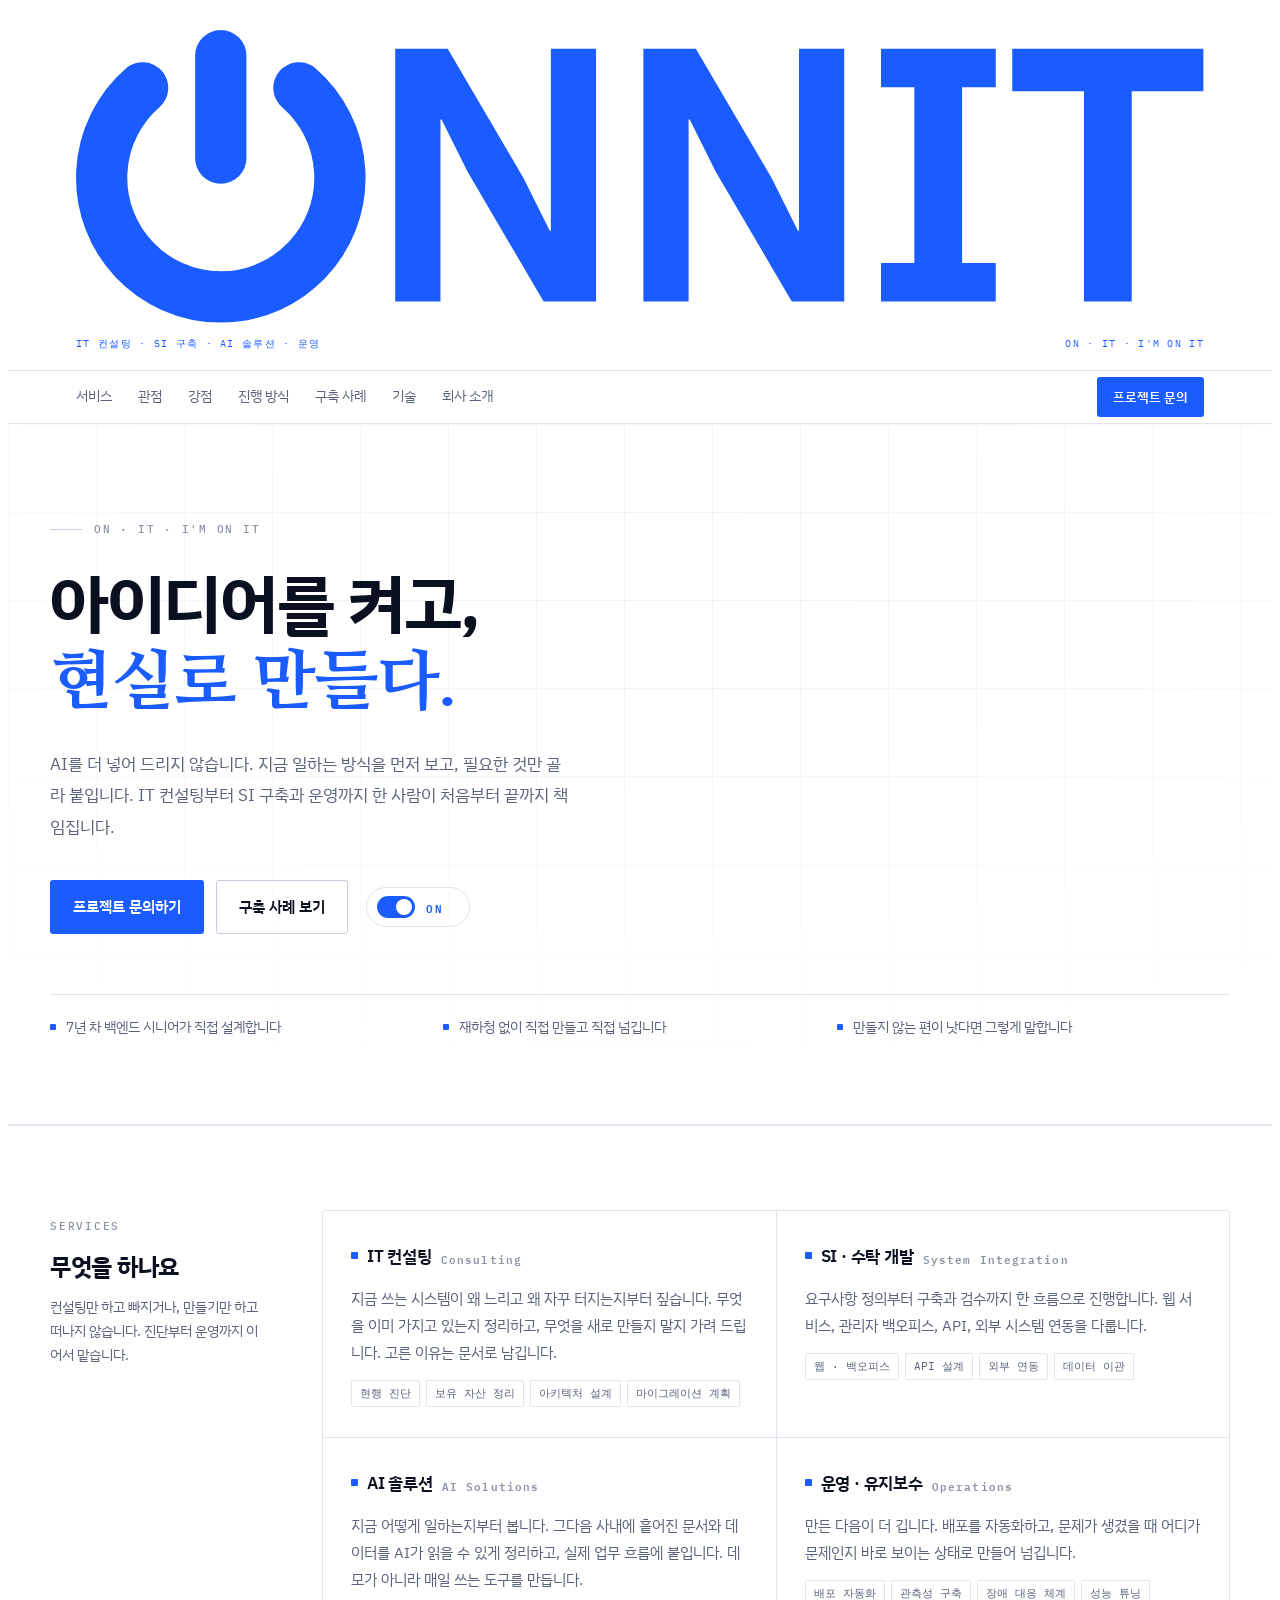
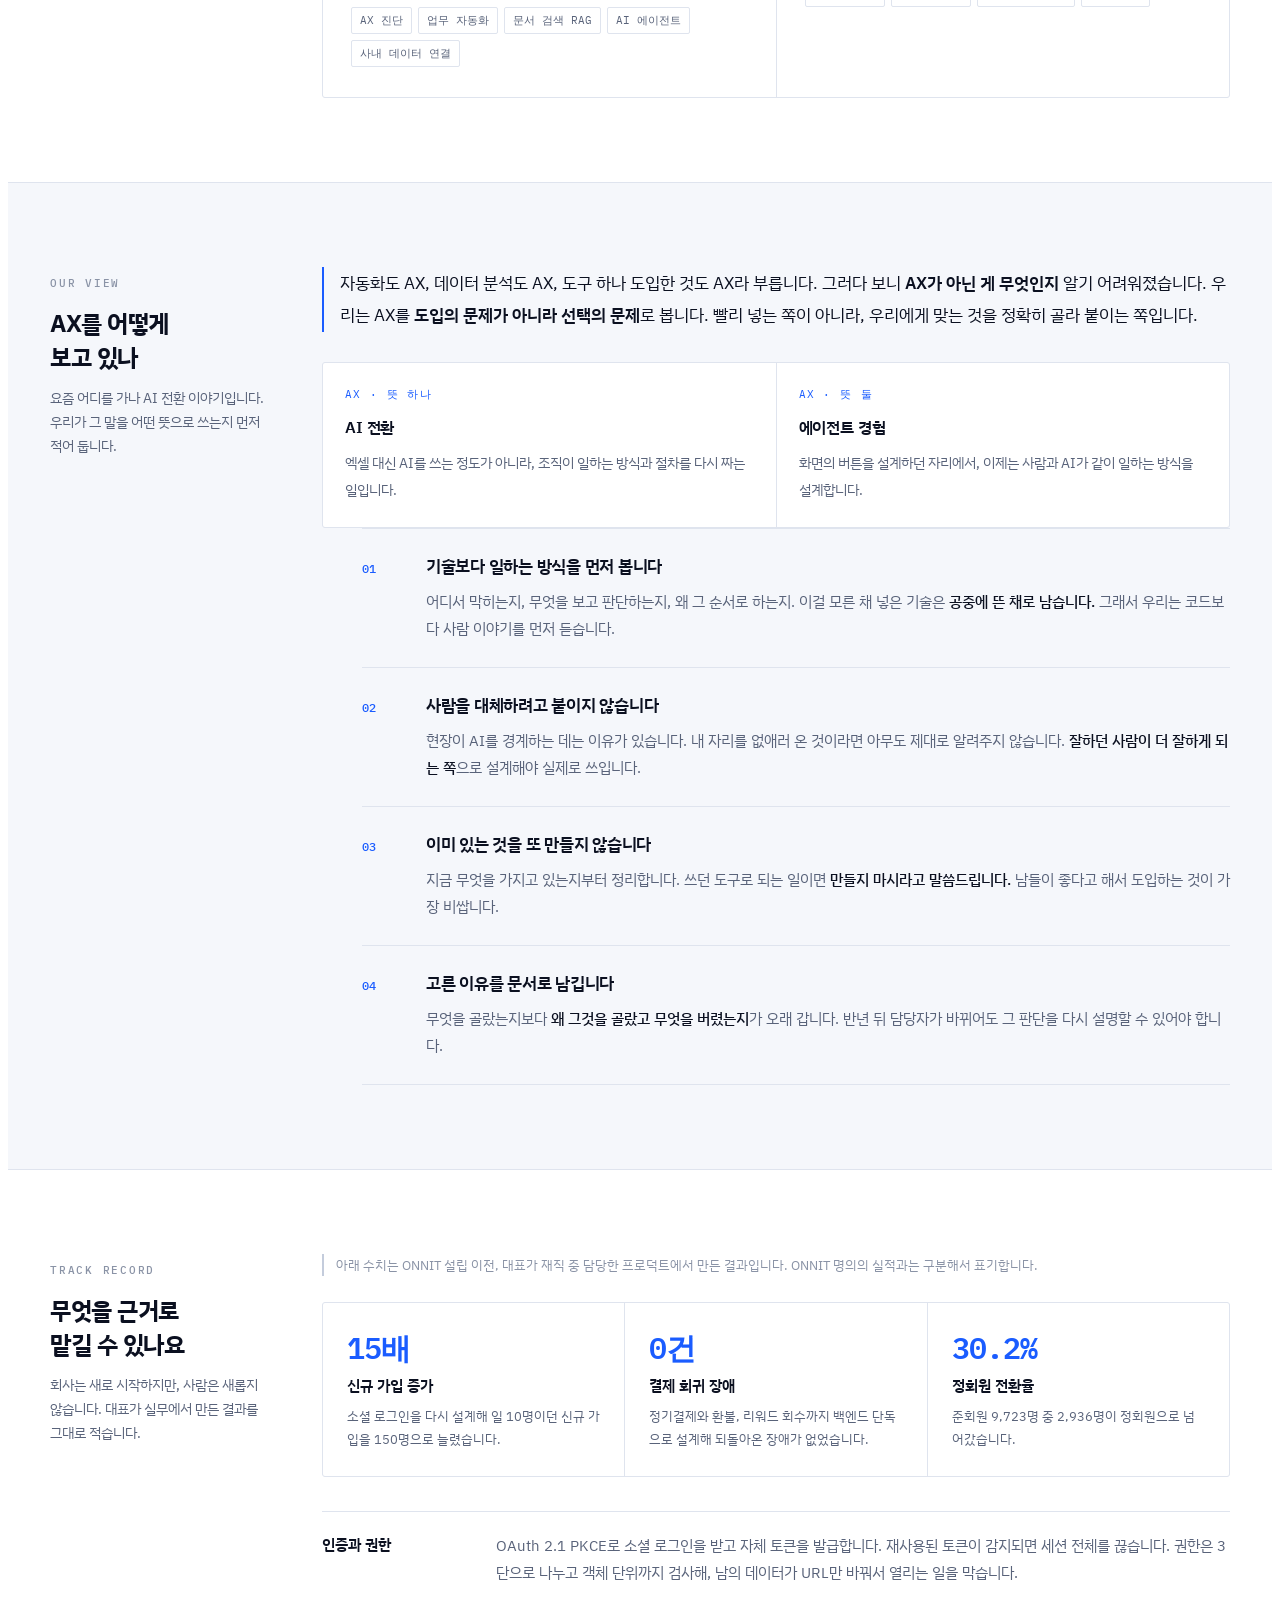
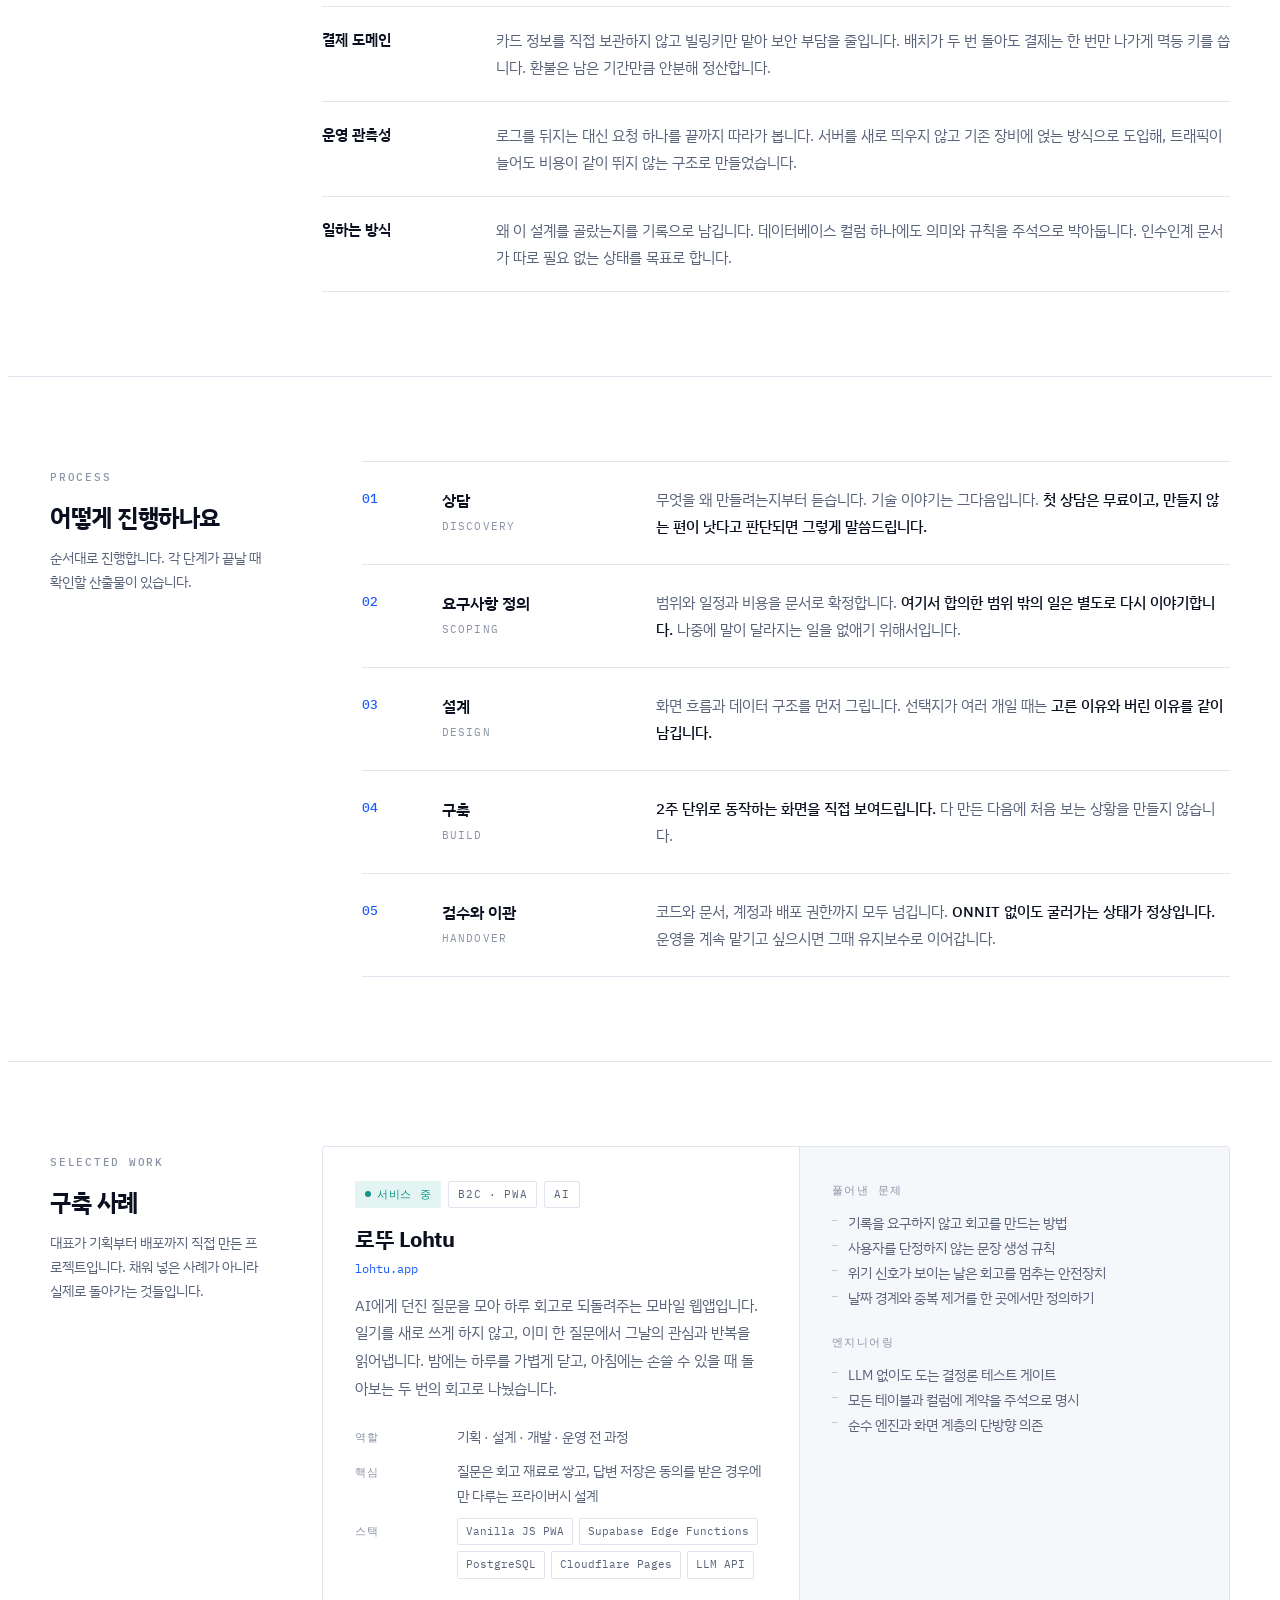
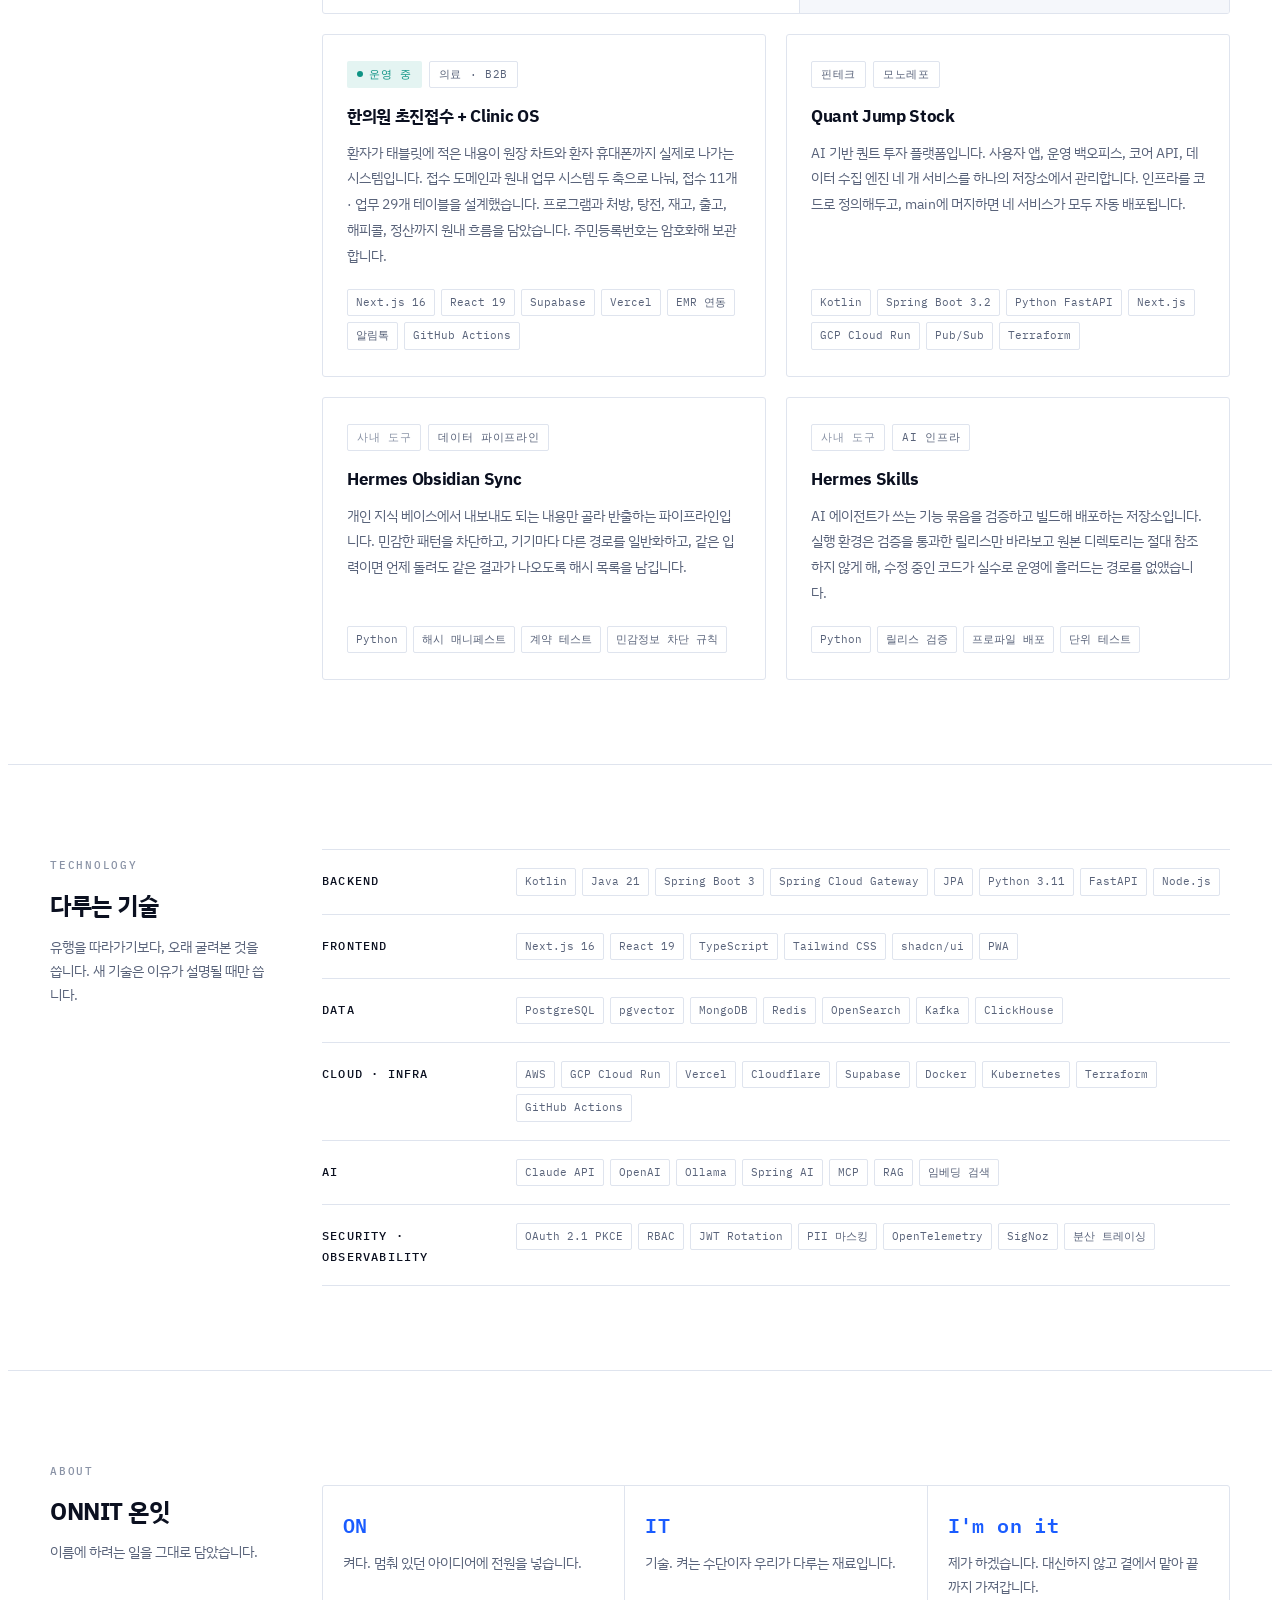
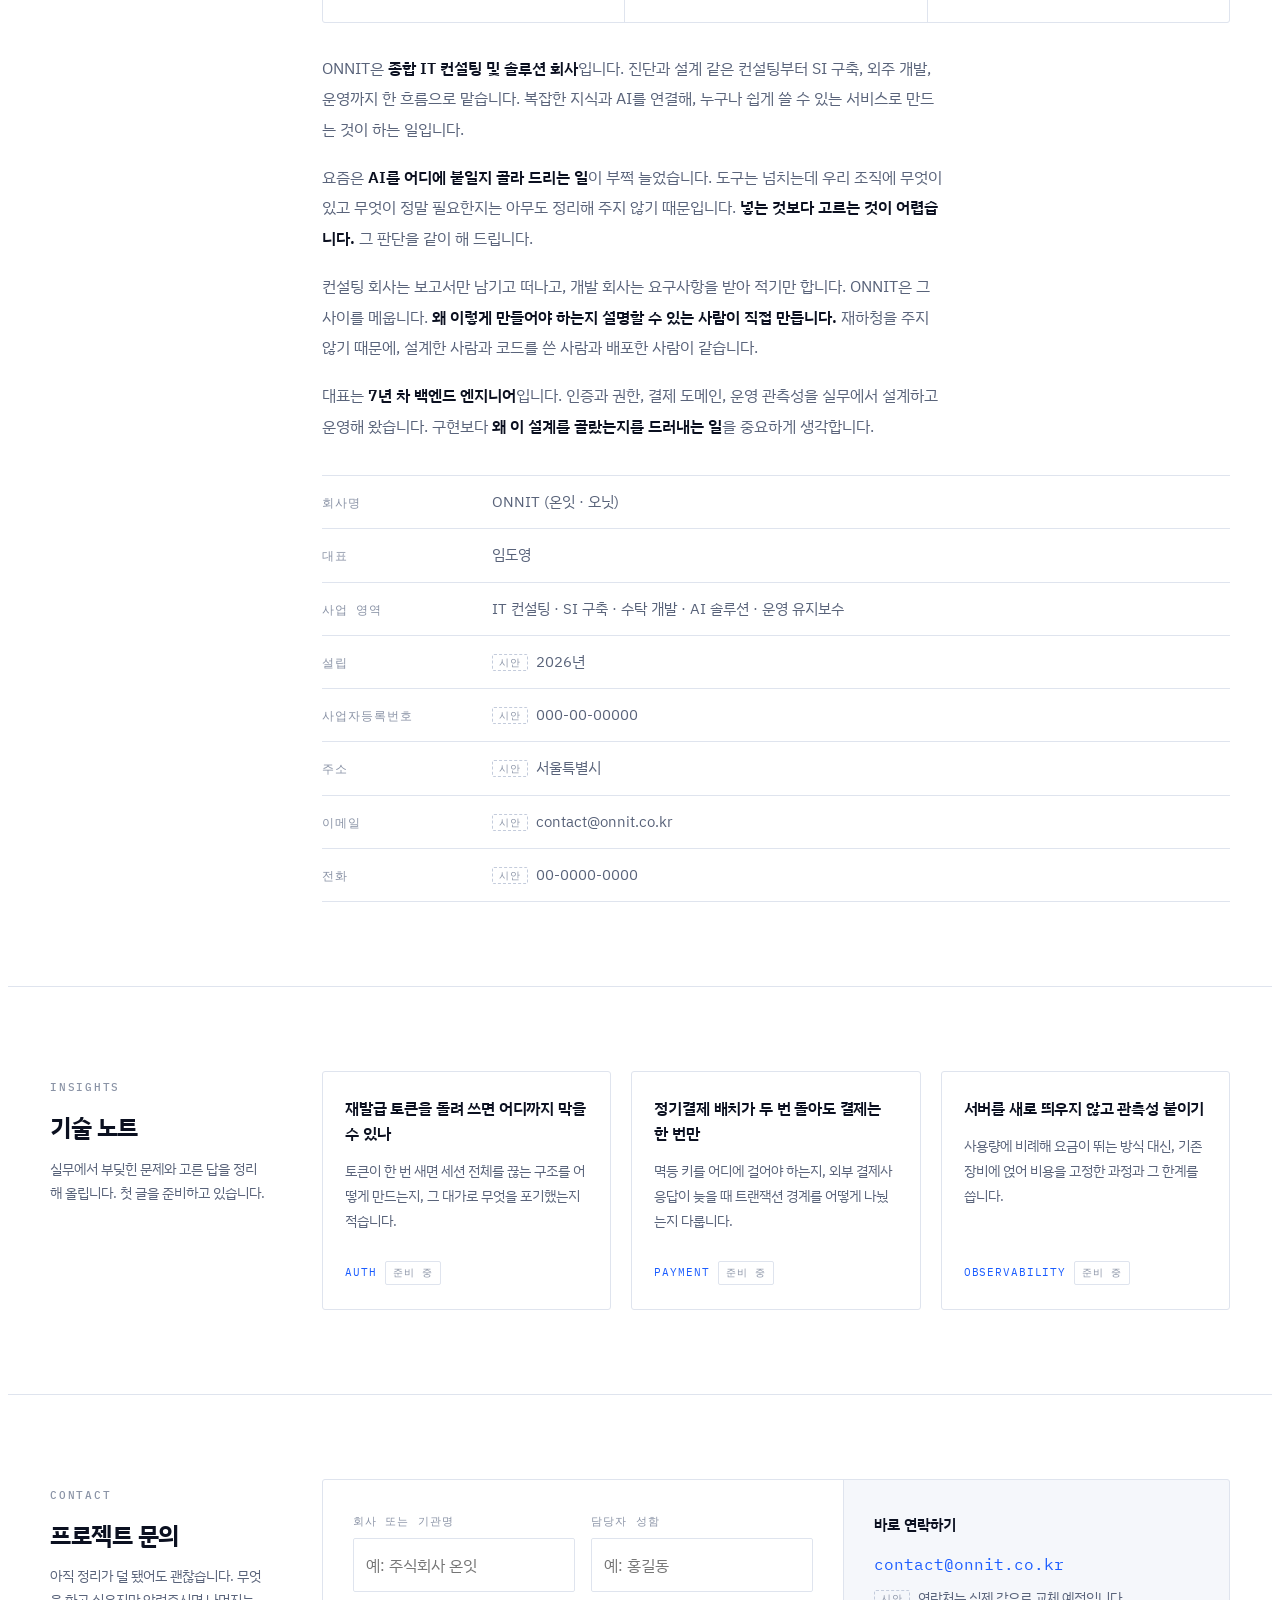
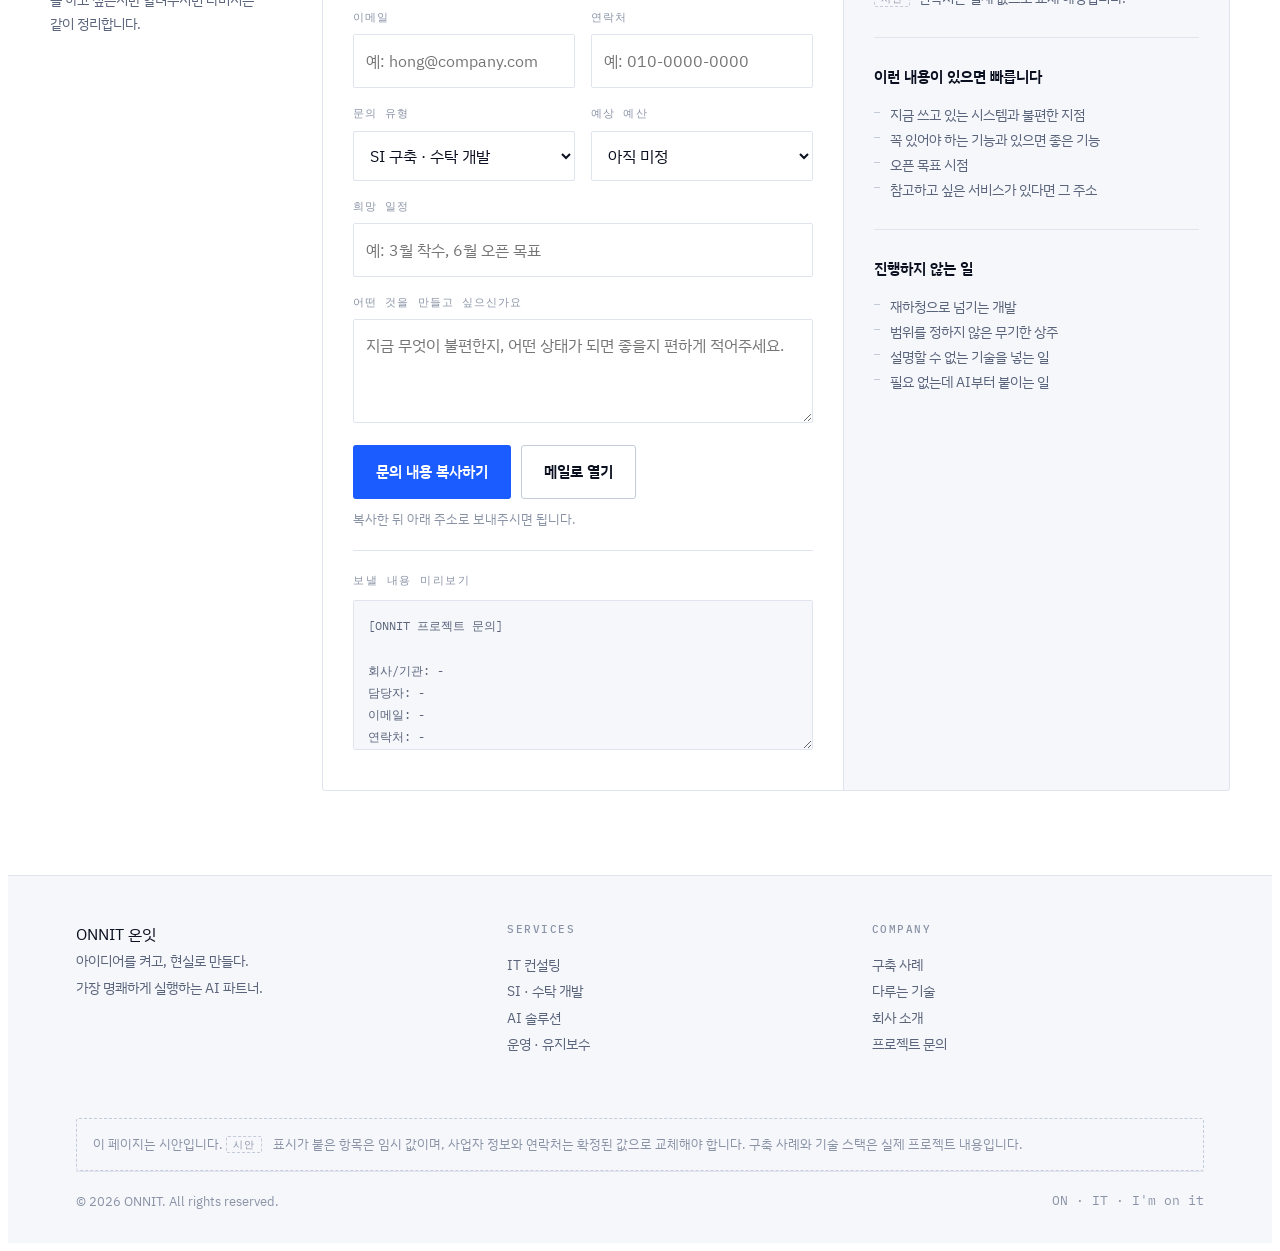
==== docs/index.html @ 269ace99 "feat: 로고를 만들고 홈페이지 간판에 적용 ONNIT 의 첫 글자 O 를 전원 기호로 대체한 로고. ON + IT + I'm on it 이라는 이름의 뜻이 형태 하나로 맞물린다" ====
<!doctype html>
<html lang="ko">
<meta charset="utf-8">
<meta name="viewport" content="width=device-width, initial-scale=1">
<meta name="color-scheme" content="light dark">
<title>ONNIT 온잇 — IT 컨설팅 · SI 구축 · AI 솔루션</title>
<meta name="description" content="IT 컨설팅부터 SI 구축, AI 솔루션, 운영까지 재하청 없이 한 사람이 끝까지 맡습니다. AI를 더 넣어 드리지 않고, 지금 일하는 방식을 먼저 봅니다.">
<link rel="canonical" href="https://lian220.github.io/onnit/">
<meta property="og:type" content="website">
<meta property="og:site_name" content="ONNIT 온잇">
<meta property="og:locale" content="ko_KR">
<meta property="og:title" content="ONNIT 온잇 — IT 컨설팅 · SI 구축 · AI 솔루션">
<meta property="og:description" content="IT 컨설팅부터 SI 구축, AI 솔루션, 운영까지 재하청 없이 한 사람이 끝까지 맡습니다. AI를 더 넣어 드리지 않고, 지금 일하는 방식을 먼저 봅니다.">
<meta property="og:url" content="https://lian220.github.io/onnit/">
<meta property="og:image" content="https://lian220.github.io/onnit/og.png">
<meta property="og:image:width" content="1200">
<meta property="og:image:height" content="630">
<meta property="og:image:alt" content="ONNIT — 아이디어를 켜고, 현실로 만들다">
<meta name="twitter:card" content="summary_large_image">
<link rel="icon" href="favicon.svg" type="image/svg+xml">
<link rel="preconnect" href="https://fonts.googleapis.com">
<link rel="preconnect" href="https://fonts.gstatic.com" crossorigin>
<link rel="stylesheet" href="https://fonts.googleapis.com/css2?family=IBM+Plex+Mono:wght@400;500;600&family=IBM+Plex+Sans+KR:wght@300;400;500;600;700&family=Nanum+Myeongjo:wght@800&display=swap">
<style>
/* ============================================================
   ONNIT — tokens
   ============================================================ */
:root{
  --bg:#FFFFFF;
  --surface:#F5F7FB;
  --ink:#0B1020;
  --ink-muted:#59637A;
  --ink-faint:#8A93A6;
  --line:#DFE4EE;
  --line-strong:#C4CCDC;
  --accent:#1A5CFF;
  --accent-hover:#0F3FCB;
  --accent-wash:#EBF1FF;
  --on-ink:#FFFFFF;
  --signal:#0E9384;
  --signal-wash:#E4F4F2;
  --grid-line:rgba(11,16,32,.055);
  --focus:#1A5CFF;
}
@media (prefers-color-scheme: dark){
  :root:not([data-theme="light"]){
    --bg:#080C14;
    --surface:#0D131F;
    --ink:#ECEFF6;
    --ink-muted:#96A0B6;
    --ink-faint:#69738C;
    --line:#1C2434;
    --line-strong:#2B3549;
    --accent:#7099FF;
    --accent-hover:#8FAFFF;
    --accent-wash:#141F3D;
    --on-ink:#070C16;
    --signal:#3FC7B4;
    --signal-wash:#0E2A28;
    --grid-line:rgba(238,241,247,.05);
    --focus:#8FAFFF;
  }
}
:root[data-theme="dark"]{
  --bg:#080C14;
  --surface:#0D131F;
  --ink:#ECEFF6;
  --ink-muted:#96A0B6;
  --ink-faint:#69738C;
  --line:#1C2434;
  --line-strong:#2B3549;
  --accent:#7099FF;
  --accent-hover:#8FAFFF;
  --accent-wash:#141F3D;
  --on-ink:#070C16;
  --signal:#3FC7B4;
  --signal-wash:#0E2A28;
  --grid-line:rgba(238,241,247,.05);
  --focus:#8FAFFF;
}

/* ============================================================
   base
   ============================================================ */
*{box-sizing:border-box}
body{
  background:var(--bg);
  color:var(--ink);
  font-family:"IBM Plex Sans KR","Apple SD Gothic Neo","Malgun Gothic",system-ui,sans-serif;
  font-size:16px;
  line-height:1.75;
  font-weight:400;
  -webkit-font-smoothing:antialiased;
  overflow-x:hidden;
}
/* .nav 가 sticky 64px 라 앵커 착지점이 헤더에 가린다. 여유 12px 더. */
html{scroll-padding-top:64px}
h1,h2,h3,h4,p,ul,ol,figure,dl,dd{margin:0}
ul{padding:0;list-style:none}
a{color:inherit;text-decoration:none}
img{max-width:100%}
button,input,select,textarea{font:inherit;color:inherit}
:focus-visible{outline:2px solid var(--focus);outline-offset:3px;border-radius:2px}

.mono{
  font-family:"IBM Plex Mono",ui-monospace,SFMono-Regular,Menlo,monospace;
  font-variant-numeric:tabular-nums;
}
.eyebrow{
  font-family:"IBM Plex Mono",ui-monospace,Menlo,monospace;
  font-size:.6875rem;
  font-weight:500;
  letter-spacing:.16em;
  color:var(--ink-faint);
  text-transform:uppercase;
}
.wrap{max-width:1180px;margin:0 auto;padding:0 26px}

/* skip link */
.skip{
  position:absolute;left:-9999px;top:0;z-index:100;
  background:var(--accent);color:var(--on-ink);
  padding:10px 16px;border-radius:2px;
}
.skip:focus{left:12px;top:12px}

/* ============================================================
   masthead + nav
   basics.html · onboarding.html 과 같은 간판 구조.
   워드마크는 흐르고, 그 아래 얇은 줄만 sticky 로 남는다.
   ============================================================ */
.mast{padding-top:22px}
.wm{display:block;width:100%;height:auto;overflow:visible;color:var(--accent)}
.mast-rule{
  display:flex;justify-content:space-between;gap:14px;flex-wrap:wrap;
  font-family:"IBM Plex Mono",ui-monospace,Menlo,monospace;
  font-size:.625rem;letter-spacing:.13em;color:var(--accent);
  padding:12px 0 18px;
}
.navbar{
  position:sticky;top:0;z-index:50;
  background:color-mix(in srgb,var(--bg) 88%,transparent);
  backdrop-filter:blur(12px);
  border-top:1px solid var(--line);
  border-bottom:1px solid var(--line);
}
.nav-in{display:flex;align-items:center;gap:26px;min-height:52px}
.nav-links{display:flex;gap:26px;font-size:.875rem;color:var(--ink-muted)}
.nav-links a{
  display:flex;align-items:center;min-height:44px;
  border-bottom:1px solid transparent;
  transition:color .15s,border-color .15s;
}
.nav-links a:hover{color:var(--ink);border-color:var(--accent)}
.nav-cta{
  display:inline-flex;align-items:center;gap:8px;min-height:40px;
  margin-left:auto;flex:none;
  background:var(--accent);color:var(--on-ink);
  padding:0 16px;border-radius:3px;
  font-size:.8125rem;font-weight:600;
  transition:background .15s;
}
.nav-cta:hover{background:var(--accent-hover)}
@media (max-width:960px){
  /* 링크 7개를 숨기지 않고 가로로 스크롤시킨다. 햄버거 없음, JS 없음. */
  .nav-in{gap:14px}
  .nav-links{
    flex:1 1 0;min-width:0;gap:20px;
    overflow-x:auto;overscroll-behavior-x:contain;
    scroll-snap-type:x proximity;
    -webkit-overflow-scrolling:touch;scrollbar-width:none;
    mask-image:linear-gradient(to right,#000 92%,transparent);
  }
  .nav-links::-webkit-scrollbar{display:none}
  .nav-links a{white-space:nowrap;scroll-snap-align:start}
  html{scroll-padding-top:64px}
}

/* ============================================================
   hero
   ============================================================ */
.hero{
  position:relative;
  border-bottom:1px solid var(--line);
  overflow:hidden;
}
.hero-grid{
  position:absolute;inset:0;
  background-image:
    repeating-linear-gradient(to right,var(--grid-line) 0 1px,transparent 1px 88px),
    repeating-linear-gradient(to bottom,var(--grid-line) 0 1px,transparent 1px 88px);
  -webkit-mask-image:radial-gradient(125% 95% at 50% 24%,#000 0%,transparent 76%);
  mask-image:radial-gradient(125% 95% at 50% 24%,#000 0%,transparent 76%);
  opacity:1;
  transition:opacity .5s ease;
  pointer-events:none;
}
.hero-in{position:relative;padding:96px 0 84px}
.hero-eyebrow{display:flex;align-items:center;gap:12px;margin-bottom:26px}
.hero-eyebrow .bar{width:32px;height:1px;background:var(--line-strong)}
h1{
  font-size:clamp(2.35rem,6.2vw,4.15rem);
  line-height:1.14;
  font-weight:700;
  letter-spacing:-.035em;
  text-wrap:balance;
  max-width:16ch;
}
.line-2{
  font-family:"Nanum Myeongjo",Batang,serif;
  font-weight:800;
  letter-spacing:-.015em;   /* 명조 800 은 -.035em 에서 자간이 눌린다 */
  color:var(--accent);
  transition:color .45s ease,opacity .45s ease;
}
.hero-sub{
  margin-top:26px;
  max-width:52ch;
  font-size:1.0625rem;
  color:var(--ink-muted);
  line-height:1.85;
  transition:opacity .45s ease;
}
.hero-actions{display:flex;flex-wrap:wrap;gap:12px;margin-top:38px;align-items:center}
.btn{
  display:inline-flex;align-items:center;gap:9px;
  padding:13px 22px;border-radius:3px;
  font-size:.9375rem;font-weight:600;
  border:1px solid transparent;
  transition:background .15s,border-color .15s,color .15s;
  cursor:pointer;
}
.btn-primary{background:var(--accent);color:var(--on-ink)}
.btn-primary:hover{background:var(--accent-hover)}
.btn-ghost{border-color:var(--line-strong);color:var(--ink);background:transparent}
.btn-ghost:hover{border-color:var(--accent);color:var(--accent)}

/* the ON switch — brand motif */
.power{
  display:inline-flex;align-items:center;gap:11px;
  margin-left:6px;padding:8px 14px 8px 10px;
  background:transparent;border:1px solid var(--line);
  border-radius:999px;cursor:pointer;
  transition:border-color .2s;
}
.power:hover{border-color:var(--line-strong)}
.power-track{
  width:38px;height:22px;flex:none;
  border-radius:999px;background:var(--accent);
  position:relative;transition:background .35s ease;
}
.power-knob{
  position:absolute;top:3px;left:19px;
  width:16px;height:16px;border-radius:50%;
  background:var(--on-ink);
  transition:left .35s cubic-bezier(.4,1.6,.5,1);
}
.power-text{
  font-family:"IBM Plex Mono",monospace;
  font-size:.6875rem;font-weight:600;letter-spacing:.14em;
  color:var(--accent);transition:color .35s;
  width:2.6em;text-align:left;
}

.hero.is-off .hero-grid{opacity:.25}
.hero.is-off .line-2{color:var(--ink-faint);opacity:.55}
.hero.is-off .hero-sub{opacity:.4}
.hero.is-off .power-track{background:var(--line-strong)}
.hero.is-off .power-knob{left:3px}
.hero.is-off .power-text{color:var(--ink-faint)}

.hero-meta{
  display:flex;flex-wrap:wrap;gap:0;
  margin-top:60px;
  border-top:1px solid var(--line);
}
.hero-meta li{
  flex:1 1 220px;
  padding:20px 22px 0 0;
  font-size:.875rem;
  color:var(--ink-muted);
  display:flex;gap:10px;align-items:flex-start;
}
.hero-meta .dot{
  width:6px;height:6px;border-radius:1px;flex:none;
  background:var(--accent);margin-top:.6em;
}
@media (max-width:640px){
  .hero-in{padding:64px 0 56px}
  .hero-actions{gap:10px}
  .power{margin-left:0}
}

/* ============================================================
   section skeleton — label spine + content
   ============================================================ */
.sec{border-top:1px solid var(--line)}
.sec.tint{background:var(--surface)}
.sec-in{
  display:grid;grid-template-columns:216px 1fr;gap:56px;
  padding:84px 0;
}
.spine{position:sticky;top:96px;align-self:start}
.spine h2{
  font-size:1.5rem;font-weight:700;letter-spacing:-.02em;
  margin-top:12px;line-height:1.4;
}
.spine p{margin-top:12px;font-size:.875rem;color:var(--ink-muted);line-height:1.7}
@media (max-width:960px){
  .sec-in{grid-template-columns:1fr;gap:28px;padding:60px 0}
  .spine{position:static}
}

/* ============================================================
   services — hairline switchboard
   ============================================================ */
.svc{
  display:grid;grid-template-columns:1fr 1fr;
  gap:1px;background:var(--line);
  border:1px solid var(--line);border-radius:3px;overflow:hidden;
}
.svc-item{background:var(--bg);padding:30px 28px;transition:background .18s}
.svc-item:hover{background:var(--surface)}
.svc-item h3{
  font-size:1.0625rem;font-weight:600;letter-spacing:-.01em;
  display:flex;align-items:center;gap:9px;
}
.svc-item h3 .sq{width:7px;height:7px;border-radius:1px;background:var(--accent);flex:none}
.svc-item .en{
  display:block;margin-top:5px;
  font-family:"IBM Plex Mono",monospace;font-size:.6875rem;
  letter-spacing:.1em;color:var(--ink-faint);
}
.svc-item p{margin-top:14px;font-size:.9375rem;color:var(--ink-muted);line-height:1.8}
.svc-item ul{margin-top:14px;display:flex;flex-wrap:wrap;gap:6px}
.svc-item li{
  font-family:"IBM Plex Mono",monospace;font-size:.6875rem;
  color:var(--ink-muted);border:1px solid var(--line);
  padding:3px 8px;border-radius:2px;
}
@media (max-width:640px){.svc{grid-template-columns:1fr}}

/* ============================================================
   관점 (AX)
   ============================================================ */
.view-lead{font-size:1.0625rem;color:var(--ink);line-height:1.9;
  border-left:2px solid var(--accent);padding-left:16px;margin-bottom:28px}
.view-lead b{font-weight:600}
.tenets{display:grid;gap:0}
.tenets li{display:grid;grid-template-columns:44px 1fr;gap:20px;
  padding:24px 0;border-top:1px solid var(--line);align-items:start}
.tenets li:last-child{border-bottom:1px solid var(--line)}
.tenets .n{font-family:"IBM Plex Mono",monospace;font-size:.75rem;font-weight:500;
  color:var(--accent);padding-top:.42em}
.tenets .h{font-size:1.0625rem;font-weight:600;letter-spacing:-.015em;line-height:1.5}
.tenets .b{margin-top:9px;font-size:.9375rem;color:var(--ink-muted);line-height:1.85}
.tenets .b em{font-style:normal;color:var(--ink);font-weight:500}
.ax-def{margin-top:30px;display:grid;grid-template-columns:1fr 1fr;gap:1px;
  background:var(--line);border:1px solid var(--line);border-radius:3px;overflow:hidden}
.ax-def > div{background:var(--bg);padding:22px 22px 24px}
.ax-def .t{font-family:"IBM Plex Mono",monospace;font-size:.6875rem;letter-spacing:.12em;
  color:var(--accent)}
.ax-def .h2{margin-top:9px;font-size:1rem;font-weight:600;letter-spacing:-.01em}
.ax-def .b2{margin-top:9px;font-size:.9rem;color:var(--ink-muted);line-height:1.85}
@media (max-width:640px){
  .ax-def{grid-template-columns:1fr}
  .tenets li{grid-template-columns:34px 1fr;gap:14px}
}

/* ============================================================
   proof / stats
   ============================================================ */
.proof-note{
  font-size:.8125rem;color:var(--ink-faint);
  border-left:2px solid var(--line-strong);padding-left:12px;
  margin-bottom:26px;line-height:1.7;
}
.stats{display:grid;grid-template-columns:repeat(3,1fr);gap:1px;background:var(--line);border:1px solid var(--line);border-radius:3px;overflow:hidden}
.stat{background:var(--bg);padding:26px 24px}
.stat .k{
  font-family:"IBM Plex Mono",monospace;
  font-size:1.875rem;font-weight:600;letter-spacing:-.03em;
  color:var(--accent);line-height:1.2;
}
.stat .t{margin-top:8px;font-size:.9375rem;font-weight:600}
.stat .d{margin-top:6px;font-size:.8125rem;color:var(--ink-muted);line-height:1.7}
@media (max-width:640px){.stats{grid-template-columns:1fr}}

.why{margin-top:34px;display:grid;gap:0}
.why li{
  display:grid;grid-template-columns:150px 1fr;gap:24px;
  padding:20px 0;border-top:1px solid var(--line);
}
.why li:last-child{border-bottom:1px solid var(--line)}
.why .h{font-weight:600;font-size:.9375rem}
.why .b{font-size:.9375rem;color:var(--ink-muted);line-height:1.8}
@media (max-width:640px){.why li{grid-template-columns:1fr;gap:6px}}

/* ============================================================
   process — real sequence, so numbers mean something
   ============================================================ */
.steps{counter-reset:step}
.steps li{
  display:grid;grid-template-columns:56px 190px 1fr;gap:24px;
  padding:24px 0;border-top:1px solid var(--line);align-items:start;
}
.steps li:last-child{border-bottom:1px solid var(--line)}
.steps .n{
  font-family:"IBM Plex Mono",monospace;
  font-size:.8125rem;font-weight:500;color:var(--accent);
  padding-top:2px;
}
.steps .h{font-weight:600;font-size:1rem}
.steps .h span{display:block;font-family:"IBM Plex Mono",monospace;font-size:.6875rem;letter-spacing:.1em;color:var(--ink-faint);font-weight:400;margin-top:3px}
.steps .b{font-size:.9375rem;color:var(--ink-muted);line-height:1.8}
.steps .b em{font-style:normal;color:var(--ink);font-weight:500}
@media (max-width:640px){
  .steps li{grid-template-columns:44px 1fr;gap:16px}
  .steps .b{grid-column:2}
}

/* ============================================================
   portfolio
   ============================================================ */
.feat{
  border:1px solid var(--line);border-radius:3px;
  display:grid;grid-template-columns:1.05fr .95fr;
  overflow:hidden;background:var(--bg);
  transition:border-color .18s;
}
.feat:hover{border-color:var(--line-strong)}
.feat-body{padding:34px 32px}
.feat-side{
  background:var(--surface);
  border-left:1px solid var(--line);
  padding:34px 32px;
  display:flex;flex-direction:column;gap:22px;
}
.chiprow{display:flex;flex-wrap:wrap;gap:7px;align-items:center;margin-bottom:16px}
.chip{
  font-family:"IBM Plex Mono",monospace;font-size:.6875rem;
  letter-spacing:.06em;padding:3px 9px;border-radius:2px;
  border:1px solid var(--line);color:var(--ink-muted);
}
.chip-live{
  color:var(--signal);border-color:transparent;background:var(--signal-wash);
  display:inline-flex;align-items:center;gap:6px;font-weight:500;
}
.chip-live::before{content:"";width:6px;height:6px;border-radius:50%;background:var(--signal)}
.chip-internal{color:var(--ink-faint)}
.pj-title{font-size:1.375rem;font-weight:700;letter-spacing:-.02em;line-height:1.4}
.pj-title .url{
  display:block;margin-top:6px;
  font-family:"IBM Plex Mono",monospace;font-size:.75rem;
  color:var(--accent);font-weight:400;letter-spacing:0;
}
.pj-lead{margin-top:14px;font-size:.9375rem;color:var(--ink-muted);line-height:1.85}
.pj-facts{margin-top:22px;display:grid;gap:10px}
.pj-facts > div{display:grid;grid-template-columns:88px 1fr;gap:14px;font-size:.875rem}
.pj-facts dt{
  font-family:"IBM Plex Mono",monospace;font-size:.6875rem;
  letter-spacing:.1em;color:var(--ink-faint);padding-top:.35em;
}
.pj-facts dd{color:var(--ink-muted);line-height:1.75}
.stackline{display:flex;flex-wrap:wrap;gap:6px}
.stackline span{
  font-family:"IBM Plex Mono",monospace;font-size:.6875rem;
  border:1px solid var(--line);padding:3px 8px;border-radius:2px;
  color:var(--ink-muted);background:var(--bg);
}
.side-h{
  font-family:"IBM Plex Mono",monospace;font-size:.6875rem;
  letter-spacing:.14em;color:var(--ink-faint);margin-bottom:10px;
}
.side-list li{
  font-size:.875rem;color:var(--ink-muted);line-height:1.8;
  padding-left:16px;position:relative;
}
.side-list li::before{
  content:"";position:absolute;left:0;top:.72em;
  width:6px;height:1px;background:var(--line-strong);
}
@media (max-width:960px){
  .feat{grid-template-columns:1fr}
  .feat-side{border-left:0;border-top:1px solid var(--line)}
}

.pgrid{
  margin-top:20px;
  display:grid;grid-template-columns:1fr 1fr;gap:20px;
}
.pcard{
  border:1px solid var(--line);border-radius:3px;
  padding:26px 24px;background:var(--bg);
  display:flex;flex-direction:column;
  transition:border-color .18s;
}
.pcard:hover{border-color:var(--line-strong)}
.pcard .pj-title{font-size:1.0625rem}
.pcard .pj-lead{font-size:.875rem;margin-top:12px}
.pcard .stackline{margin-top:auto;padding-top:20px}
@media (max-width:640px){.pgrid{grid-template-columns:1fr}}

/* ============================================================
   tech stack
   ============================================================ */
.stack li{
  display:grid;grid-template-columns:170px 1fr;gap:24px;
  padding:18px 0;border-top:1px solid var(--line);align-items:baseline;
}
.stack li:last-child{border-bottom:1px solid var(--line)}
.stack .g{
  font-family:"IBM Plex Mono",monospace;font-size:.75rem;
  letter-spacing:.1em;color:var(--ink);font-weight:500;
}
@media (max-width:640px){.stack li{grid-template-columns:1fr;gap:10px}}

/* ============================================================
   about
   ============================================================ */
.about p{font-size:1rem;color:var(--ink-muted);line-height:1.9;max-width:62ch}
.about p+p{margin-top:18px}
.about strong{color:var(--ink);font-weight:600}
.naming{
  margin:30px 0;display:grid;grid-template-columns:repeat(3,1fr);
  gap:1px;background:var(--line);border:1px solid var(--line);border-radius:3px;overflow:hidden;
}
.naming > div{background:var(--bg);padding:22px 20px}
.naming .w{
  font-family:"IBM Plex Mono",monospace;font-size:1.25rem;
  font-weight:600;color:var(--accent);letter-spacing:.02em;
}
.naming .m{margin-top:8px;font-size:.875rem;color:var(--ink-muted);line-height:1.75}
@media (max-width:640px){.naming{grid-template-columns:1fr}}

.info{margin-top:34px;border-top:1px solid var(--line)}
.info > div{
  display:grid;grid-template-columns:150px 1fr;gap:20px;
  padding:13px 0;border-bottom:1px solid var(--line);font-size:.9375rem;
}
.info dt{font-family:"IBM Plex Mono",monospace;font-size:.75rem;letter-spacing:.08em;color:var(--ink-faint);padding-top:.25em}
.info dd{color:var(--ink-muted)}
.ph{
  font-family:"IBM Plex Mono",monospace;font-size:.625rem;
  letter-spacing:.1em;color:var(--ink-faint);
  border:1px dashed var(--line-strong);border-radius:2px;
  padding:1px 6px;margin-right:8px;vertical-align:1px;
}
@media (max-width:640px){.info div{grid-template-columns:1fr;gap:2px}}

/* ============================================================
   insights
   ============================================================ */
.posts{display:grid;grid-template-columns:repeat(3,1fr);gap:20px}
.post{
  border:1px solid var(--line);border-radius:3px;
  padding:24px 22px;background:var(--bg);
  display:flex;flex-direction:column;gap:12px;
}
.post h3{font-size:1rem;font-weight:600;line-height:1.55;letter-spacing:-.01em}
.post .meta{margin-top:auto;display:flex;align-items:center;gap:8px;padding-top:16px}
.post .cat{font-family:"IBM Plex Mono",monospace;font-size:.6875rem;letter-spacing:.08em;color:var(--accent)}
.post .soon{font-family:"IBM Plex Mono",monospace;font-size:.625rem;letter-spacing:.1em;color:var(--ink-faint);border:1px solid var(--line);padding:2px 7px;border-radius:2px}
.post p{font-size:.875rem;color:var(--ink-muted);line-height:1.8}
@media (max-width:960px){.posts{grid-template-columns:1fr}}

/* ============================================================
   contact
   ============================================================ */
.contact-grid{display:grid;grid-template-columns:1.15fr .85fr;gap:1px;background:var(--line);border:1px solid var(--line);border-radius:3px;overflow:hidden}
.form{background:var(--bg);padding:32px 30px}
.aside{background:var(--surface);padding:32px 30px}
.fields{display:grid;grid-template-columns:1fr 1fr;gap:16px}
.field{display:flex;flex-direction:column;gap:7px}
.field.full{grid-column:1/-1}
.field label{
  font-family:"IBM Plex Mono",monospace;font-size:.6875rem;
  letter-spacing:.1em;color:var(--ink-faint);
}
.field input,.field select,.field textarea{
  background:var(--bg);
  border:1px solid var(--line);border-radius:2px;
  padding:12px 12px;font-size:16px;
  transition:border-color .15s;
  width:100%;
}
.field input:hover,.field select:hover,.field textarea:hover{border-color:var(--line-strong)}
.field input:focus,.field select:focus,.field textarea:focus{border-color:var(--accent);outline:none}
.field textarea{resize:vertical;min-height:104px;line-height:1.7}
.form-foot{margin-top:22px;display:flex;flex-wrap:wrap;gap:10px;align-items:center}
.form-hint{font-size:.8125rem;color:var(--ink-faint);flex:1 1 200px;line-height:1.6}
.preview{
  margin-top:20px;border-top:1px solid var(--line);padding-top:20px;
}
.preview .side-h{margin-bottom:10px}
.preview textarea{
  width:100%;min-height:150px;resize:vertical;
  font-family:"IBM Plex Mono",monospace;font-size:.75rem;line-height:1.85;
  background:var(--surface);border:1px solid var(--line);
  border-radius:2px;padding:14px;color:var(--ink-muted);
}
.aside h3{font-size:.9375rem;font-weight:600;margin-bottom:12px}
.aside + .aside{margin-top:0}
.aside-block+.aside-block{margin-top:26px;padding-top:26px;border-top:1px solid var(--line)}
.aside a{color:var(--accent);border-bottom:1px solid transparent}
.aside a:hover{border-color:var(--accent)}
.big-mail{
  font-family:"IBM Plex Mono",monospace;font-size:1rem;
  color:var(--accent);word-break:break-all;
}
@media (max-width:960px){
  .contact-grid{grid-template-columns:1fr}
  .fields{grid-template-columns:1fr}
}

/* ============================================================
   footer
   ============================================================ */
.foot{border-top:1px solid var(--line);background:var(--surface)}
.foot-in{padding:44px 0 34px;display:grid;grid-template-columns:1.2fr 1fr 1fr;gap:32px}
.foot h4{
  font-family:"IBM Plex Mono",monospace;font-size:.6875rem;
  letter-spacing:.14em;color:var(--ink-faint);margin-bottom:12px;font-weight:500;
}
.foot li,.foot p{font-size:.875rem;color:var(--ink-muted);line-height:1.9}
.foot a:hover{color:var(--accent)}
.foot-bar{
  border-top:1px solid var(--line);
  padding:18px 0 30px;
  display:flex;flex-wrap:wrap;gap:12px;justify-content:space-between;
  font-size:.8125rem;color:var(--ink-faint);
}
.draft{
  border:1px dashed var(--line-strong);border-radius:3px;
  padding:14px 16px;margin:26px 0 0;
  font-size:.8125rem;color:var(--ink-faint);line-height:1.75;
}
@media (max-width:640px){.foot-in{grid-template-columns:1fr;gap:24px}}

@media (prefers-reduced-motion:reduce){
  *,*::before,*::after{transition-duration:.01ms !important;animation-duration:.01ms !important}
}
</style>

<a class="skip" href="#main">본문으로 건너뛰기</a>

<header class="mast"><div class="wrap">
  <a href="#top" aria-label="ONNIT 홈">
    <!-- 로고. 글자는 IBM Plex Sans KR 600 을 도형으로 굳힌 것이라 폰트 로딩과 무관하다.
         원본 파일은 docs/logo.svg. 고칠 일이 있으면 양쪽을 같이 고친다. -->
    <svg class="wm" viewBox="0 30 374 97" role="img" aria-label="ONNIT">
      <g fill="none" stroke="currentColor" stroke-width="17" stroke-linecap="round">
        <path d="M22.09 49.19 A 39.5 39.5 0 1 0 73.91 49.19"/>
        <path d="M48 38.5 V 72.5"/>
      </g>
      <path fill="currentColor" d="M129.84 77.04 121.20 59.64H120.84V120.00H105.84V36.24H123.24L148.44 79.20L157.08 96.60H157.44V36.24H172.44V120.00H155.04ZM212.12 77.04 203.48 59.64H203.12V120.00H188.12V36.24H205.52L230.72 79.20L239.36 96.60H239.72V36.24H254.72V120.00H237.32ZM266.92 120.00V107.28H277.96V48.96H266.92V36.24H304.96V48.96H293.80V107.28H304.96V120.00ZM350.04 50.28V120.00H334.20V50.28H310.44V36.24H373.80V50.28Z"/>
    </svg>
  </a>
  <div class="mast-rule">
    <span>IT 컨설팅 · SI 구축 · AI 솔루션 · 운영</span>
    <span>ON · IT · I'M ON IT</span>
  </div>
</div></header>

<div class="navbar">
  <div class="wrap nav-in">
    <nav class="nav-links" aria-label="주요 메뉴">
      <a href="#services">서비스</a>
      <a href="#view">관점</a>
      <a href="#proof">강점</a>
      <a href="#process">진행 방식</a>
      <a href="#work">구축 사례</a>
      <a href="#stack">기술</a>
      <a href="#about">회사 소개</a>
    </nav>
    <a class="nav-cta" href="#contact">프로젝트 문의</a>
  </div>
</div>

<main id="main">

<!-- ══════════════════ HERO ══════════════════ -->
<section class="hero" id="top">
  <div class="hero-grid" aria-hidden="true"></div>
  <div class="wrap hero-in">
    <div class="hero-eyebrow">
      <span class="bar" aria-hidden="true"></span>
      <span class="eyebrow">ON · IT · I'm on it</span>
    </div>

    <h1>아이디어를 켜고,<br><span class="line-2">현실로 만들다.</span></h1>

    <p class="hero-sub">
      AI를 더 넣어 드리지 않습니다. 지금 일하는 방식을 먼저 보고,
      필요한 것만 골라 붙입니다. IT 컨설팅부터 SI 구축과 운영까지
      한 사람이 처음부터 끝까지 책임집니다.
    </p>

    <div class="hero-actions">
      <a class="btn btn-primary" href="#contact">프로젝트 문의하기</a>
      <a class="btn btn-ghost" href="#work">구축 사례 보기</a>
      <button class="power" id="power" type="button" role="switch" aria-checked="true" aria-label="브랜드 전원 스위치">
        <span class="power-track" aria-hidden="true"><span class="power-knob"></span></span>
        <span class="power-text" id="powerText" aria-hidden="true">ON</span>
      </button>
    </div>

    <ul class="hero-meta">
      <li><span class="dot" aria-hidden="true"></span>7년 차 백엔드 시니어가 직접 설계합니다</li>
      <li><span class="dot" aria-hidden="true"></span>재하청 없이 직접 만들고 직접 넘깁니다</li>
      <li><span class="dot" aria-hidden="true"></span>만들지 않는 편이 낫다면 그렇게 말합니다</li>
    </ul>
  </div>
</section>

<!-- ══════════════════ SERVICES ══════════════════ -->
<section class="sec" id="services">
  <div class="wrap sec-in">
    <div class="spine">
      <span class="eyebrow">Services</span>
      <h2>무엇을 하나요</h2>
      <p>컨설팅만 하고 빠지거나, 만들기만 하고 떠나지 않습니다. 진단부터 운영까지 이어서 맡습니다.</p>
    </div>
    <div class="svc">
      <article class="svc-item">
        <h3><span class="sq" aria-hidden="true"></span>IT 컨설팅<span class="en">Consulting</span></h3>
        <p>지금 쓰는 시스템이 왜 느리고 왜 자꾸 터지는지부터 짚습니다. 무엇을 이미 가지고 있는지 정리하고, 무엇을 새로 만들지 말지 가려 드립니다. 고른 이유는 문서로 남깁니다.</p>
        <ul><li>현행 진단</li><li>보유 자산 정리</li><li>아키텍처 설계</li><li>마이그레이션 계획</li></ul>
      </article>
      <article class="svc-item">
        <h3><span class="sq" aria-hidden="true"></span>SI · 수탁 개발<span class="en">System Integration</span></h3>
        <p>요구사항 정의부터 구축과 검수까지 한 흐름으로 진행합니다. 웹 서비스, 관리자 백오피스, API, 외부 시스템 연동을 다룹니다.</p>
        <ul><li>웹 · 백오피스</li><li>API 설계</li><li>외부 연동</li><li>데이터 이관</li></ul>
      </article>
      <article class="svc-item">
        <h3><span class="sq" aria-hidden="true"></span>AI 솔루션<span class="en">AI Solutions</span></h3>
        <p>지금 어떻게 일하는지부터 봅니다. 그다음 사내에 흩어진 문서와 데이터를 AI가 읽을 수 있게 정리하고, 실제 업무 흐름에 붙입니다. 데모가 아니라 매일 쓰는 도구를 만듭니다.</p>
        <ul><li>AX 진단</li><li>업무 자동화</li><li>문서 검색 RAG</li><li>AI 에이전트</li><li>사내 데이터 연결</li></ul>
      </article>
      <article class="svc-item">
        <h3><span class="sq" aria-hidden="true"></span>운영 · 유지보수<span class="en">Operations</span></h3>
        <p>만든 다음이 더 깁니다. 배포를 자동화하고, 문제가 생겼을 때 어디가 문제인지 바로 보이는 상태로 만들어 넘깁니다.</p>
        <ul><li>배포 자동화</li><li>관측성 구축</li><li>장애 대응 체계</li><li>성능 튜닝</li></ul>
      </article>
    </div>
  </div>
</section>

<!-- ══════════════════ VIEW · AX ══════════════════ -->
<section class="sec tint" id="view">
  <div class="wrap sec-in">
    <div class="spine">
      <span class="eyebrow">Our view</span>
      <h2>AX를 어떻게<br>보고 있나</h2>
      <p>요즘 어디를 가나 AI 전환 이야기입니다. 우리가 그 말을 어떤 뜻으로 쓰는지 먼저 적어 둡니다.</p>
    </div>
    <div>
      <p class="view-lead">
        자동화도 AX, 데이터 분석도 AX, 도구 하나 도입한 것도 AX라 부릅니다.
        그러다 보니 <b>AX가 아닌 게 무엇인지</b> 알기 어려워졌습니다.
        우리는 AX를 <b>도입의 문제가 아니라 선택의 문제</b>로 봅니다.
        빨리 넣는 쪽이 아니라, 우리에게 맞는 것을 정확히 골라 붙이는 쪽입니다.
      </p>

      <div class="ax-def">
        <div>
          <div class="t">AX &#183; 뜻 하나</div>
          <div class="h2">AI 전환</div>
          <div class="b2">엑셀 대신 AI를 쓰는 정도가 아니라,
            조직이 일하는 방식과 절차를 다시 짜는 일입니다.</div>
        </div>
        <div>
          <div class="t">AX &#183; 뜻 둘</div>
          <div class="h2">에이전트 경험</div>
          <div class="b2">화면의 버튼을 설계하던 자리에서,
            이제는 사람과 AI가 같이 일하는 방식을 설계합니다.</div>
        </div>
      </div>

      <ol class="tenets">
        <li>
          <div class="n">01</div>
          <div>
            <div class="h">기술보다 일하는 방식을 먼저 봅니다</div>
            <div class="b">어디서 막히는지, 무엇을 보고 판단하는지, 왜 그 순서로 하는지.
              이걸 모른 채 넣은 기술은 <em>공중에 뜬 채로 남습니다.</em>
              그래서 우리는 코드보다 사람 이야기를 먼저 듣습니다.</div>
          </div>
        </li>
        <li>
          <div class="n">02</div>
          <div>
            <div class="h">사람을 대체하려고 붙이지 않습니다</div>
            <div class="b">현장이 AI를 경계하는 데는 이유가 있습니다.
              내 자리를 없애러 온 것이라면 아무도 제대로 알려주지 않습니다.
              <em>잘하던 사람이 더 잘하게 되는 쪽</em>으로 설계해야 실제로 쓰입니다.</div>
          </div>
        </li>
        <li>
          <div class="n">03</div>
          <div>
            <div class="h">이미 있는 것을 또 만들지 않습니다</div>
            <div class="b">지금 무엇을 가지고 있는지부터 정리합니다.
              쓰던 도구로 되는 일이면 <em>만들지 마시라고 말씀드립니다.</em>
              남들이 좋다고 해서 도입하는 것이 가장 비쌉니다.</div>
          </div>
        </li>
        <li>
          <div class="n">04</div>
          <div>
            <div class="h">고른 이유를 문서로 남깁니다</div>
            <div class="b">무엇을 골랐는지보다 <em>왜 그것을 골랐고 무엇을 버렸는지</em>가 오래 갑니다.
              반년 뒤 담당자가 바뀌어도 그 판단을 다시 설명할 수 있어야 합니다.</div>
          </div>
        </li>
      </ol>
    </div>
  </div>
</section>

<!-- ══════════════════ PROOF ══════════════════ -->
<section class="sec" id="proof">
  <div class="wrap sec-in">
    <div class="spine">
      <span class="eyebrow">Track record</span>
      <h2>무엇을 근거로<br>맡길 수 있나요</h2>
      <p>회사는 새로 시작하지만, 사람은 새롭지 않습니다. 대표가 실무에서 만든 결과를 그대로 적습니다.</p>
    </div>
    <div>
      <p class="proof-note">
        아래 수치는 ONNIT 설립 이전, 대표가 재직 중 담당한 프로덕트에서 만든 결과입니다.
        ONNIT 명의의 실적과는 구분해서 표기합니다.
      </p>

      <div class="stats">
        <div class="stat">
          <div class="k">15배</div>
          <div class="t">신규 가입 증가</div>
          <div class="d">소셜 로그인을 다시 설계해 일 10명이던 신규 가입을 150명으로 늘렸습니다.</div>
        </div>
        <div class="stat">
          <div class="k">0건</div>
          <div class="t">결제 회귀 장애</div>
          <div class="d">정기결제와 환불, 리워드 회수까지 백엔드 단독으로 설계해 되돌아온 장애가 없었습니다.</div>
        </div>
        <div class="stat">
          <div class="k">30.2%</div>
          <div class="t">정회원 전환율</div>
          <div class="d">준회원 9,723명 중 2,936명이 정회원으로 넘어갔습니다.</div>
        </div>
      </div>

      <ul class="why">
        <li>
          <div class="h">인증과 권한</div>
          <div class="b">OAuth 2.1 PKCE로 소셜 로그인을 받고 자체 토큰을 발급합니다. 재사용된 토큰이 감지되면 세션 전체를 끊습니다. 권한은 3단으로 나누고 객체 단위까지 검사해, 남의 데이터가 URL만 바꿔서 열리는 일을 막습니다.</div>
        </li>
        <li>
          <div class="h">결제 도메인</div>
          <div class="b">카드 정보를 직접 보관하지 않고 빌링키만 맡아 보안 부담을 줄입니다. 배치가 두 번 돌아도 결제는 한 번만 나가게 멱등 키를 씁니다. 환불은 남은 기간만큼 안분해 정산합니다.</div>
        </li>
        <li>
          <div class="h">운영 관측성</div>
          <div class="b">로그를 뒤지는 대신 요청 하나를 끝까지 따라가 봅니다. 서버를 새로 띄우지 않고 기존 장비에 얹는 방식으로 도입해, 트래픽이 늘어도 비용이 같이 뛰지 않는 구조로 만들었습니다.</div>
        </li>
        <li>
          <div class="h">일하는 방식</div>
          <div class="b">왜 이 설계를 골랐는지를 기록으로 남깁니다. 데이터베이스 컬럼 하나에도 의미와 규칙을 주석으로 박아둡니다. 인수인계 문서가 따로 필요 없는 상태를 목표로 합니다.</div>
        </li>
      </ul>
    </div>
  </div>
</section>

<!-- ══════════════════ PROCESS ══════════════════ -->
<section class="sec" id="process">
  <div class="wrap sec-in">
    <div class="spine">
      <span class="eyebrow">Process</span>
      <h2>어떻게 진행하나요</h2>
      <p>순서대로 진행합니다. 각 단계가 끝날 때 확인할 산출물이 있습니다.</p>
    </div>
    <ol class="steps">
      <li>
        <div class="n">01</div>
        <div class="h">상담<span>DISCOVERY</span></div>
        <div class="b">무엇을 왜 만들려는지부터 듣습니다. 기술 이야기는 그다음입니다. <em>첫 상담은 무료이고, 만들지 않는 편이 낫다고 판단되면 그렇게 말씀드립니다.</em></div>
      </li>
      <li>
        <div class="n">02</div>
        <div class="h">요구사항 정의<span>SCOPING</span></div>
        <div class="b">범위와 일정과 비용을 문서로 확정합니다. <em>여기서 합의한 범위 밖의 일은 별도로 다시 이야기합니다.</em> 나중에 말이 달라지는 일을 없애기 위해서입니다.</div>
      </li>
      <li>
        <div class="n">03</div>
        <div class="h">설계<span>DESIGN</span></div>
        <div class="b">화면 흐름과 데이터 구조를 먼저 그립니다. 선택지가 여러 개일 때는 <em>고른 이유와 버린 이유를 같이 남깁니다.</em></div>
      </li>
      <li>
        <div class="n">04</div>
        <div class="h">구축<span>BUILD</span></div>
        <div class="b"><em>2주 단위로 동작하는 화면을 직접 보여드립니다.</em> 다 만든 다음에 처음 보는 상황을 만들지 않습니다.</div>
      </li>
      <li>
        <div class="n">05</div>
        <div class="h">검수와 이관<span>HANDOVER</span></div>
        <div class="b">코드와 문서, 계정과 배포 권한까지 모두 넘깁니다. <em>ONNIT 없이도 굴러가는 상태가 정상입니다.</em> 운영을 계속 맡기고 싶으시면 그때 유지보수로 이어갑니다.</div>
      </li>
    </ol>
  </div>
</section>

<!-- ══════════════════ WORK ══════════════════ -->
<section class="sec" id="work">
  <div class="wrap sec-in">
    <div class="spine">
      <span class="eyebrow">Selected work</span>
      <h2>구축 사례</h2>
      <p>대표가 기획부터 배포까지 직접 만든 프로젝트입니다. 채워 넣은 사례가 아니라 실제로 돌아가는 것들입니다.</p>
    </div>
    <div>

      <!-- featured -->
      <article class="feat">
        <div class="feat-body">
          <div class="chiprow">
            <span class="chip chip-live">서비스 중</span>
            <span class="chip">B2C · PWA</span>
            <span class="chip">AI</span>
          </div>
          <h3 class="pj-title">로뚜 Lohtu<span class="url">lohtu.app</span></h3>
          <p class="pj-lead">
            AI에게 던진 질문을 모아 하루 회고로 되돌려주는 모바일 웹앱입니다.
            일기를 새로 쓰게 하지 않고, 이미 한 질문에서 그날의 관심과 반복을 읽어냅니다.
            밤에는 하루를 가볍게 닫고, 아침에는 손쓸 수 있을 때 돌아보는 두 번의 회고로 나눴습니다.
          </p>
          <dl class="pj-facts">
            <div><dt>역할</dt><dd>기획 · 설계 · 개발 · 운영 전 과정</dd></div>
            <div><dt>핵심</dt><dd>질문은 회고 재료로 쌓고, 답변 저장은 동의를 받은 경우에만 다루는 프라이버시 설계</dd></div>
            <div><dt>스택</dt><dd class="stackline">
              <span>Vanilla JS PWA</span><span>Supabase Edge Functions</span><span>PostgreSQL</span><span>Cloudflare Pages</span><span>LLM API</span>
            </dd></div>
          </dl>
        </div>
        <div class="feat-side">
          <div>
            <div class="side-h">풀어낸 문제</div>
            <ul class="side-list">
              <li>기록을 요구하지 않고 회고를 만드는 방법</li>
              <li>사용자를 단정하지 않는 문장 생성 규칙</li>
              <li>위기 신호가 보이는 날은 회고를 멈추는 안전장치</li>
              <li>날짜 경계와 중복 제거를 한 곳에서만 정의하기</li>
            </ul>
          </div>
          <div>
            <div class="side-h">엔지니어링</div>
            <ul class="side-list">
              <li>LLM 없이도 도는 결정론 테스트 게이트</li>
              <li>모든 테이블과 컬럼에 계약을 주석으로 명시</li>
              <li>순수 엔진과 화면 계층의 단방향 의존</li>
            </ul>
          </div>
        </div>
      </article>

      <!-- grid -->
      <div class="pgrid">

        <article class="pcard">
          <div class="chiprow">
            <span class="chip chip-live">운영 중</span>
            <span class="chip">의료 · B2B</span>
          </div>
          <h3 class="pj-title">한의원 초진접수 + Clinic OS</h3>
          <p class="pj-lead">
            환자가 태블릿에 적은 내용이 원장 차트와 환자 휴대폰까지 실제로 나가는 시스템입니다.
            접수 도메인과 원내 업무 시스템 두 축으로 나눠, 접수 11개 · 업무 29개 테이블을 설계했습니다.
            프로그램과 처방, 탕전, 재고, 출고, 해피콜, 정산까지 원내 흐름을 담았습니다.
            주민등록번호는 암호화해 보관합니다.
          </p>
          <div class="stackline">
            <span>Next.js 16</span><span>React 19</span><span>Supabase</span><span>Vercel</span><span>EMR 연동</span><span>알림톡</span><span>GitHub Actions</span>
          </div>
        </article>

        <article class="pcard">
          <div class="chiprow">
            <span class="chip">핀테크</span>
            <span class="chip">모노레포</span>
          </div>
          <h3 class="pj-title">Quant Jump Stock</h3>
          <p class="pj-lead">
            AI 기반 퀀트 투자 플랫폼입니다. 사용자 앱, 운영 백오피스, 코어 API, 데이터 수집 엔진
            네 개 서비스를 하나의 저장소에서 관리합니다.
            인프라를 코드로 정의해두고, main에 머지하면 네 서비스가 모두 자동 배포됩니다.
          </p>
          <div class="stackline">
            <span>Kotlin</span><span>Spring Boot 3.2</span><span>Python FastAPI</span><span>Next.js</span><span>GCP Cloud Run</span><span>Pub/Sub</span><span>Terraform</span>
          </div>
        </article>

        <article class="pcard">
          <div class="chiprow">
            <span class="chip chip-internal">사내 도구</span>
            <span class="chip">데이터 파이프라인</span>
          </div>
          <h3 class="pj-title">Hermes Obsidian Sync</h3>
          <p class="pj-lead">
            개인 지식 베이스에서 내보내도 되는 내용만 골라 반출하는 파이프라인입니다.
            민감한 패턴을 차단하고, 기기마다 다른 경로를 일반화하고,
            같은 입력이면 언제 돌려도 같은 결과가 나오도록 해시 목록을 남깁니다.
          </p>
          <div class="stackline">
            <span>Python</span><span>해시 매니페스트</span><span>계약 테스트</span><span>민감정보 차단 규칙</span>
          </div>
        </article>

        <article class="pcard">
          <div class="chiprow">
            <span class="chip chip-internal">사내 도구</span>
            <span class="chip">AI 인프라</span>
          </div>
          <h3 class="pj-title">Hermes Skills</h3>
          <p class="pj-lead">
            AI 에이전트가 쓰는 기능 묶음을 검증하고 빌드해 배포하는 저장소입니다.
            실행 환경은 검증을 통과한 릴리스만 바라보고 원본 디렉토리는 절대 참조하지 않게 해,
            수정 중인 코드가 실수로 운영에 흘러드는 경로를 없앴습니다.
          </p>
          <div class="stackline">
            <span>Python</span><span>릴리스 검증</span><span>프로파일 배포</span><span>단위 테스트</span>
          </div>
        </article>

      </div>
    </div>
  </div>
</section>

<!-- ══════════════════ STACK ══════════════════ -->
<section class="sec" id="stack">
  <div class="wrap sec-in">
    <div class="spine">
      <span class="eyebrow">Technology</span>
      <h2>다루는 기술</h2>
      <p>유행을 따라가기보다, 오래 굴려본 것을 씁니다. 새 기술은 이유가 설명될 때만 씁니다.</p>
    </div>
    <ul class="stack">
      <li>
        <div class="g">BACKEND</div>
        <div class="stackline">
          <span>Kotlin</span><span>Java 21</span><span>Spring Boot 3</span><span>Spring Cloud Gateway</span><span>JPA</span><span>Python 3.11</span><span>FastAPI</span><span>Node.js</span>
        </div>
      </li>
      <li>
        <div class="g">FRONTEND</div>
        <div class="stackline">
          <span>Next.js 16</span><span>React 19</span><span>TypeScript</span><span>Tailwind CSS</span><span>shadcn/ui</span><span>PWA</span>
        </div>
      </li>
      <li>
        <div class="g">DATA</div>
        <div class="stackline">
          <span>PostgreSQL</span><span>pgvector</span><span>MongoDB</span><span>Redis</span><span>OpenSearch</span><span>Kafka</span><span>ClickHouse</span>
        </div>
      </li>
      <li>
        <div class="g">CLOUD · INFRA</div>
        <div class="stackline">
          <span>AWS</span><span>GCP Cloud Run</span><span>Vercel</span><span>Cloudflare</span><span>Supabase</span><span>Docker</span><span>Kubernetes</span><span>Terraform</span><span>GitHub Actions</span>
        </div>
      </li>
      <li>
        <div class="g">AI</div>
        <div class="stackline">
          <span>Claude API</span><span>OpenAI</span><span>Ollama</span><span>Spring AI</span><span>MCP</span><span>RAG</span><span>임베딩 검색</span>
        </div>
      </li>
      <li>
        <div class="g">SECURITY · OBSERVABILITY</div>
        <div class="stackline">
          <span>OAuth 2.1 PKCE</span><span>RBAC</span><span>JWT Rotation</span><span>PII 마스킹</span><span>OpenTelemetry</span><span>SigNoz</span><span>분산 트레이싱</span>
        </div>
      </li>
    </ul>
  </div>
</section>

<!-- ══════════════════ ABOUT ══════════════════ -->
<section class="sec" id="about">
  <div class="wrap sec-in">
    <div class="spine">
      <span class="eyebrow">About</span>
      <h2>ONNIT 온잇</h2>
      <p>이름에 하려는 일을 그대로 담았습니다.</p>
    </div>
    <div class="about">
      <div class="naming">
        <div>
          <div class="w">ON</div>
          <div class="m">켜다. 멈춰 있던 아이디어에 전원을 넣습니다.</div>
        </div>
        <div>
          <div class="w">IT</div>
          <div class="m">기술. 켜는 수단이자 우리가 다루는 재료입니다.</div>
        </div>
        <div>
          <div class="w">I'm on it</div>
          <div class="m">제가 하겠습니다. 대신하지 않고 곁에서 맡아 끝까지 가져갑니다.</div>
        </div>
      </div>

      <p>
        ONNIT은 <strong>종합 IT 컨설팅 및 솔루션 회사</strong>입니다.
        진단과 설계 같은 컨설팅부터 SI 구축, 외주 개발, 운영까지 한 흐름으로 맡습니다.
        복잡한 지식과 AI를 연결해, 누구나 쉽게 쓸 수 있는 서비스로 만드는 것이 하는 일입니다.
      </p>
      <p>
        요즘은 <strong>AI를 어디에 붙일지 골라 드리는 일</strong>이 부쩍 늘었습니다.
        도구는 넘치는데 우리 조직에 무엇이 있고 무엇이 정말 필요한지는 아무도 정리해 주지 않기 때문입니다.
        <strong>넣는 것보다 고르는 것이 어렵습니다.</strong> 그 판단을 같이 해 드립니다.
      </p>
      <p>
        컨설팅 회사는 보고서만 남기고 떠나고, 개발 회사는 요구사항을 받아 적기만 합니다.
        ONNIT은 그 사이를 메웁니다. <strong>왜 이렇게 만들어야 하는지 설명할 수 있는 사람이 직접 만듭니다.</strong>
        재하청을 주지 않기 때문에, 설계한 사람과 코드를 쓴 사람과 배포한 사람이 같습니다.
      </p>
      <p>
        대표는 <strong>7년 차 백엔드 엔지니어</strong>입니다.
        인증과 권한, 결제 도메인, 운영 관측성을 실무에서 설계하고 운영해 왔습니다.
        구현보다 <strong>왜 이 설계를 골랐는지를 드러내는 일</strong>을 중요하게 생각합니다.
      </p>

      <dl class="info">
        <div><dt>회사명</dt><dd>ONNIT (온잇 · 오닛)</dd></div>
        <div><dt>대표</dt><dd>임도영</dd></div>
        <div><dt>사업 영역</dt><dd>IT 컨설팅 · SI 구축 · 수탁 개발 · AI 솔루션 · 운영 유지보수</dd></div>
        <div><dt>설립</dt><dd><span class="ph">시안</span>2026년</dd></div>
        <div><dt>사업자등록번호</dt><dd><span class="ph">시안</span>000-00-00000</dd></div>
        <div><dt>주소</dt><dd><span class="ph">시안</span>서울특별시</dd></div>
        <div><dt>이메일</dt><dd><span class="ph">시안</span>contact@onnit.co.kr</dd></div>
        <div><dt>전화</dt><dd><span class="ph">시안</span>00-0000-0000</dd></div>
      </dl>
    </div>
  </div>
</section>

<!-- ══════════════════ INSIGHTS ══════════════════ -->
<section class="sec" id="insights">
  <div class="wrap sec-in">
    <div class="spine">
      <span class="eyebrow">Insights</span>
      <h2>기술 노트</h2>
      <p>실무에서 부딪힌 문제와 고른 답을 정리해 올립니다. 첫 글을 준비하고 있습니다.</p>
    </div>
    <div class="posts">
      <article class="post" aria-disabled="true">
        <h3>재발급 토큰을 돌려 쓰면 어디까지 막을 수 있나</h3>
        <p>토큰이 한 번 새면 세션 전체를 끊는 구조를 어떻게 만드는지, 그 대가로 무엇을 포기했는지 적습니다.</p>
        <div class="meta"><span class="cat">AUTH</span><span class="soon">준비 중</span></div>
      </article>
      <article class="post" aria-disabled="true">
        <h3>정기결제 배치가 두 번 돌아도 결제는 한 번만</h3>
        <p>멱등 키를 어디에 걸어야 하는지, 외부 결제사 응답이 늦을 때 트랜잭션 경계를 어떻게 나눴는지 다룹니다.</p>
        <div class="meta"><span class="cat">PAYMENT</span><span class="soon">준비 중</span></div>
      </article>
      <article class="post" aria-disabled="true">
        <h3>서버를 새로 띄우지 않고 관측성 붙이기</h3>
        <p>사용량에 비례해 요금이 뛰는 방식 대신, 기존 장비에 얹어 비용을 고정한 과정과 그 한계를 씁니다.</p>
        <div class="meta"><span class="cat">OBSERVABILITY</span><span class="soon">준비 중</span></div>
      </article>
    </div>
  </div>
</section>

<!-- ══════════════════ CONTACT ══════════════════ -->
<section class="sec" id="contact">
  <div class="wrap sec-in">
    <div class="spine">
      <span class="eyebrow">Contact</span>
      <h2>프로젝트 문의</h2>
      <p>아직 정리가 덜 됐어도 괜찮습니다. 무엇을 하고 싶은지만 알려주시면 나머지는 같이 정리합니다.</p>
    </div>
    <div class="contact-grid">
      <div class="form">
        <div class="fields">
          <div class="field">
            <label for="f-org">회사 또는 기관명</label>
            <input id="f-org" type="text" placeholder="예: 주식회사 온잇">
          </div>
          <div class="field">
            <label for="f-name">담당자 성함</label>
            <input id="f-name" type="text" placeholder="예: 홍길동">
          </div>
          <div class="field">
            <label for="f-email">이메일</label>
            <input id="f-email" type="email" placeholder="예: hong@company.com">
          </div>
          <div class="field">
            <label for="f-phone">연락처</label>
            <input id="f-phone" type="tel" placeholder="예: 010-0000-0000">
          </div>
          <div class="field">
            <label for="f-type">문의 유형</label>
            <select id="f-type">
              <option>SI 구축 · 수탁 개발</option>
              <option>IT 컨설팅</option>
              <option>AI 솔루션</option>
              <option>운영 · 유지보수</option>
              <option>기타</option>
            </select>
          </div>
          <div class="field">
            <label for="f-budget">예상 예산</label>
            <select id="f-budget">
              <option>아직 미정</option>
              <option>1천만원 이하</option>
              <option>1천만원 ~ 3천만원</option>
              <option>3천만원 ~ 1억원</option>
              <option>1억원 이상</option>
            </select>
          </div>
          <div class="field full">
            <label for="f-when">희망 일정</label>
            <input id="f-when" type="text" placeholder="예: 3월 착수, 6월 오픈 목표">
          </div>
          <div class="field full">
            <label for="f-body">어떤 것을 만들고 싶으신가요</label>
            <textarea id="f-body" placeholder="지금 무엇이 불편한지, 어떤 상태가 되면 좋을지 편하게 적어주세요."></textarea>
          </div>
        </div>

        <div class="form-foot">
          <button class="btn btn-primary" id="copyBtn" type="button">문의 내용 복사하기</button>
          <a class="btn btn-ghost" id="mailBtn" href="mailto:contact@onnit.co.kr">메일로 열기</a>
          <p class="form-hint" id="hint">복사한 뒤 아래 주소로 보내주시면 됩니다.</p>
        </div>

        <div class="preview">
          <div class="side-h">보낼 내용 미리보기</div>
          <textarea id="preview" readonly aria-label="작성한 문의 내용 미리보기"></textarea>
        </div>
      </div>

      <div class="aside">
        <div class="aside-block">
          <h3>바로 연락하기</h3>
          <p class="big-mail"><a href="mailto:contact@onnit.co.kr">contact@onnit.co.kr</a></p>
          <p style="font-size:.875rem;color:var(--ink-muted);margin-top:8px">
            <span class="ph">시안</span>연락처는 실제 값으로 교체 예정입니다.
          </p>
        </div>
        <div class="aside-block">
          <h3>이런 내용이 있으면 빠릅니다</h3>
          <ul class="side-list">
            <li>지금 쓰고 있는 시스템과 불편한 지점</li>
            <li>꼭 있어야 하는 기능과 있으면 좋은 기능</li>
            <li>오픈 목표 시점</li>
            <li>참고하고 싶은 서비스가 있다면 그 주소</li>
          </ul>
        </div>
        <div class="aside-block">
          <h3>진행하지 않는 일</h3>
          <ul class="side-list">
            <li>재하청으로 넘기는 개발</li>
            <li>범위를 정하지 않은 무기한 상주</li>
            <li>설명할 수 없는 기술을 넣는 일</li>
            <li>필요 없는데 AI부터 붙이는 일</li>
          </ul>
        </div>
      </div>
    </div>
  </div>
</section>

</main>

<footer class="foot">
  <div class="wrap">
    <div class="foot-in">
      <div>
        <a class="brand" href="#top" style="margin-bottom:12px">
          <span class="mark"><i></i></span>ONNIT <span class="brand-ko">온잇</span>
        </a>
        <p>아이디어를 켜고, 현실로 만들다.<br>가장 명쾌하게 실행하는 AI 파트너.</p>
      </div>
      <div>
        <h4>SERVICES</h4>
        <ul>
          <li><a href="#services">IT 컨설팅</a></li>
          <li><a href="#services">SI · 수탁 개발</a></li>
          <li><a href="#services">AI 솔루션</a></li>
          <li><a href="#services">운영 · 유지보수</a></li>
        </ul>
      </div>
      <div>
        <h4>COMPANY</h4>
        <ul>
          <li><a href="#work">구축 사례</a></li>
          <li><a href="#stack">다루는 기술</a></li>
          <li><a href="#about">회사 소개</a></li>
          <li><a href="#contact">프로젝트 문의</a></li>
        </ul>
      </div>
    </div>
    <div class="draft">
      이 페이지는 시안입니다. <span class="ph">시안</span> 표시가 붙은 항목은 임시 값이며,
      사업자 정보와 연락처는 확정된 값으로 교체해야 합니다.
      구축 사례와 기술 스택은 실제 프로젝트 내용입니다.
    </div>
    <div class="foot-bar">
      <span>© 2026 ONNIT. All rights reserved.</span>
      <span class="mono">ON · IT · I'm on it</span>
    </div>
  </div>
</footer>

<script>
(function(){
  /* ---- brand power switch ---- */
  var hero = document.getElementById('top');
  var power = document.getElementById('power');
  var powerText = document.getElementById('powerText');
  if (power && hero) {
    power.addEventListener('click', function(){
      var off = hero.classList.toggle('is-off');
      power.setAttribute('aria-checked', off ? 'false' : 'true');
      powerText.textContent = off ? 'OFF' : 'ON';
    });
  }

  /* ---- contact draft composer ---- */
  var ids = ['f-org','f-name','f-email','f-phone','f-type','f-budget','f-when','f-body'];
  var labels = ['회사/기관','담당자','이메일','연락처','문의 유형','예상 예산','희망 일정'];
  var preview = document.getElementById('preview');
  var hint = document.getElementById('hint');
  var mailBtn = document.getElementById('mailBtn');

  function val(id){
    var el = document.getElementById(id);
    return el ? String(el.value || '').trim() : '';
  }

  function compose(){
    var lines = ['[ONNIT 프로젝트 문의]', ''];
    for (var i = 0; i < labels.length; i++) {
      lines.push(labels[i] + ': ' + (val(ids[i]) || '-'));
    }
    lines.push('', '── 문의 내용 ──', val('f-body') || '-');
    return lines.join('\n');
  }

  function refresh(){
    if (!preview) return;
    var text = compose();
    preview.value = text;
    if (mailBtn) {
      var subject = 'ONNIT 프로젝트 문의' + (val('f-org') ? ' - ' + val('f-org') : '');
      mailBtn.href = 'mailto:contact@onnit.co.kr?subject=' +
        encodeURIComponent(subject) + '&body=' + encodeURIComponent(text);
    }
  }

  ids.forEach(function(id){
    var el = document.getElementById(id);
    if (el) { el.addEventListener('input', refresh); el.addEventListener('change', refresh); }
  });
  refresh();

  var copyBtn = document.getElementById('copyBtn');
  if (copyBtn) {
    copyBtn.addEventListener('click', function(){
      var text = compose();
      function done(ok){
        if (!hint) return;
        hint.textContent = ok
          ? '복사했습니다. contact@onnit.co.kr 로 붙여넣어 보내주세요.'
          : '복사가 막혔습니다. 아래 미리보기 내용을 직접 선택해 복사해 주세요.';
      }
      if (navigator.clipboard && navigator.clipboard.writeText) {
        navigator.clipboard.writeText(text).then(function(){ done(true); }, function(){ fallback(); });
      } else {
        fallback();
      }
      function fallback(){
        try {
          preview.removeAttribute('readonly');
          preview.select();
          var ok = document.execCommand('copy');
          preview.setAttribute('readonly','');
          done(ok);
        } catch (e) {
          done(false);
        }
      }
    });
  }
})();
</script>
</html>
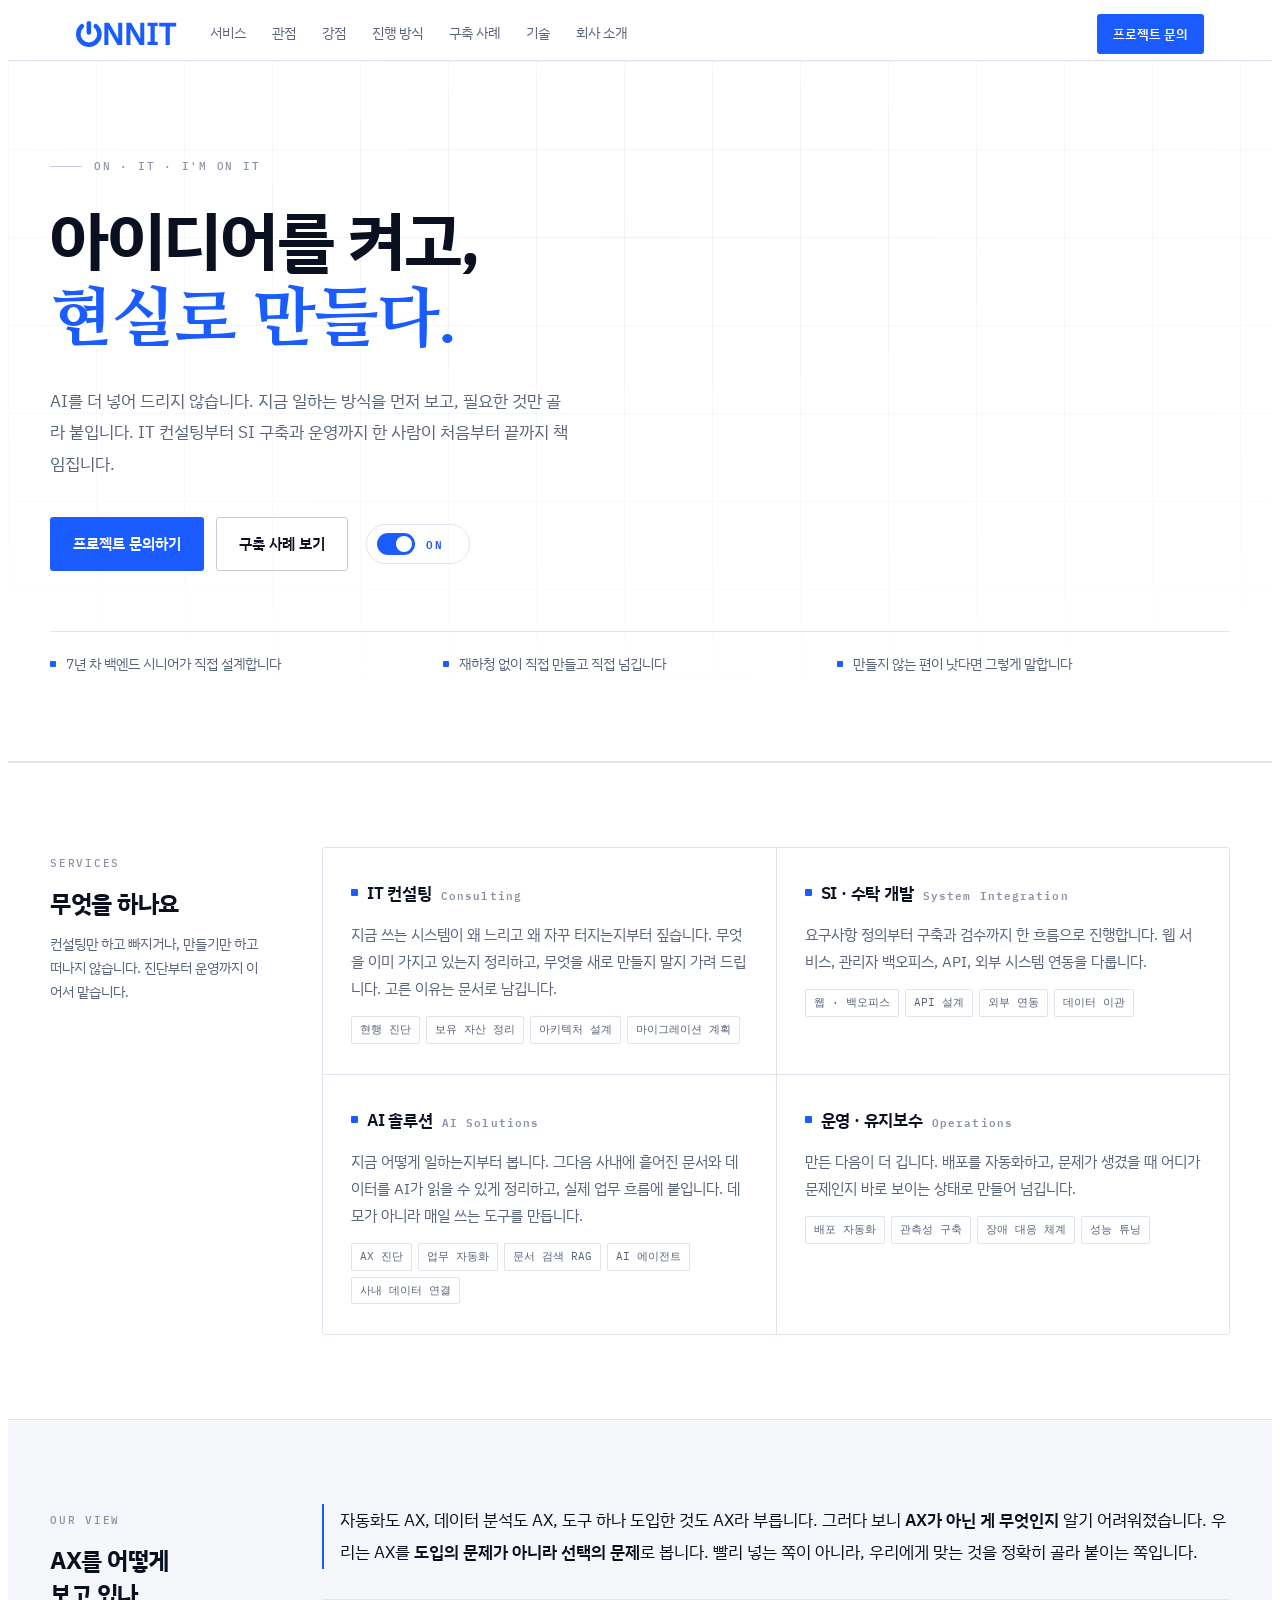
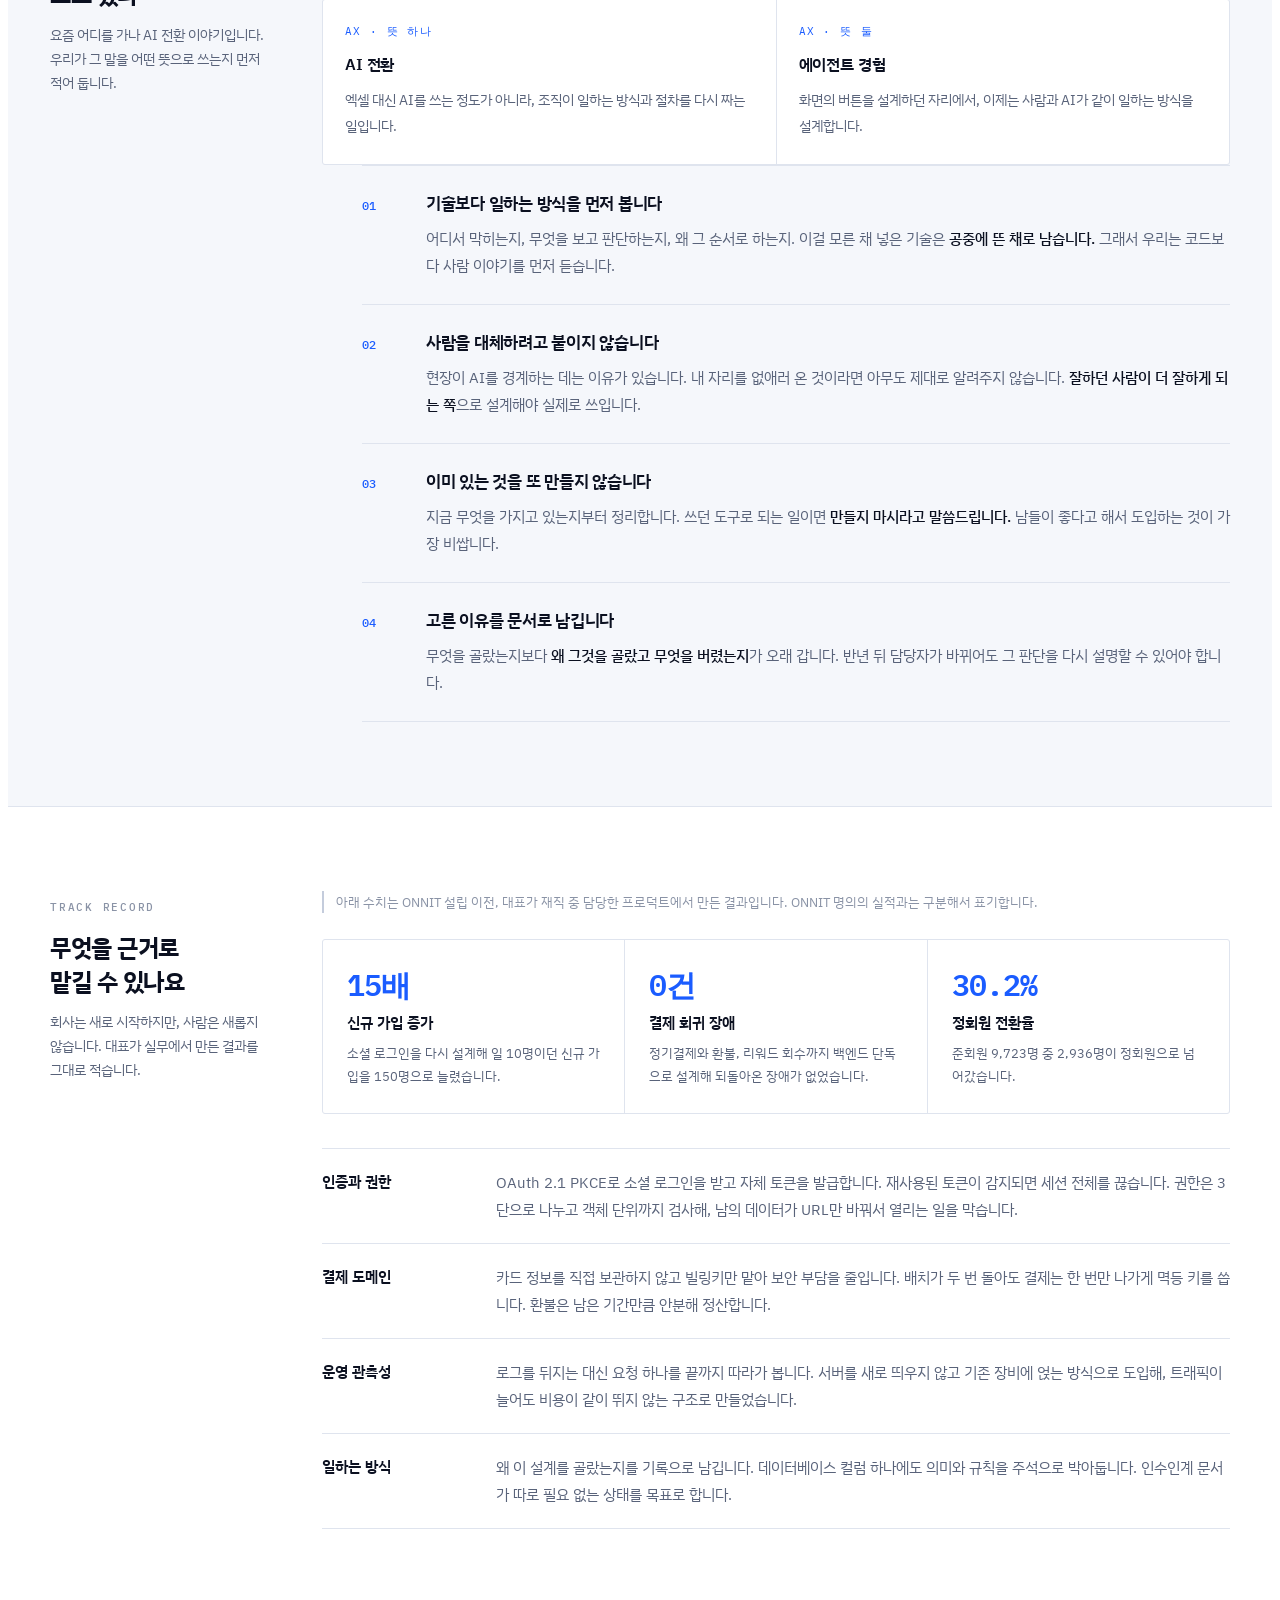
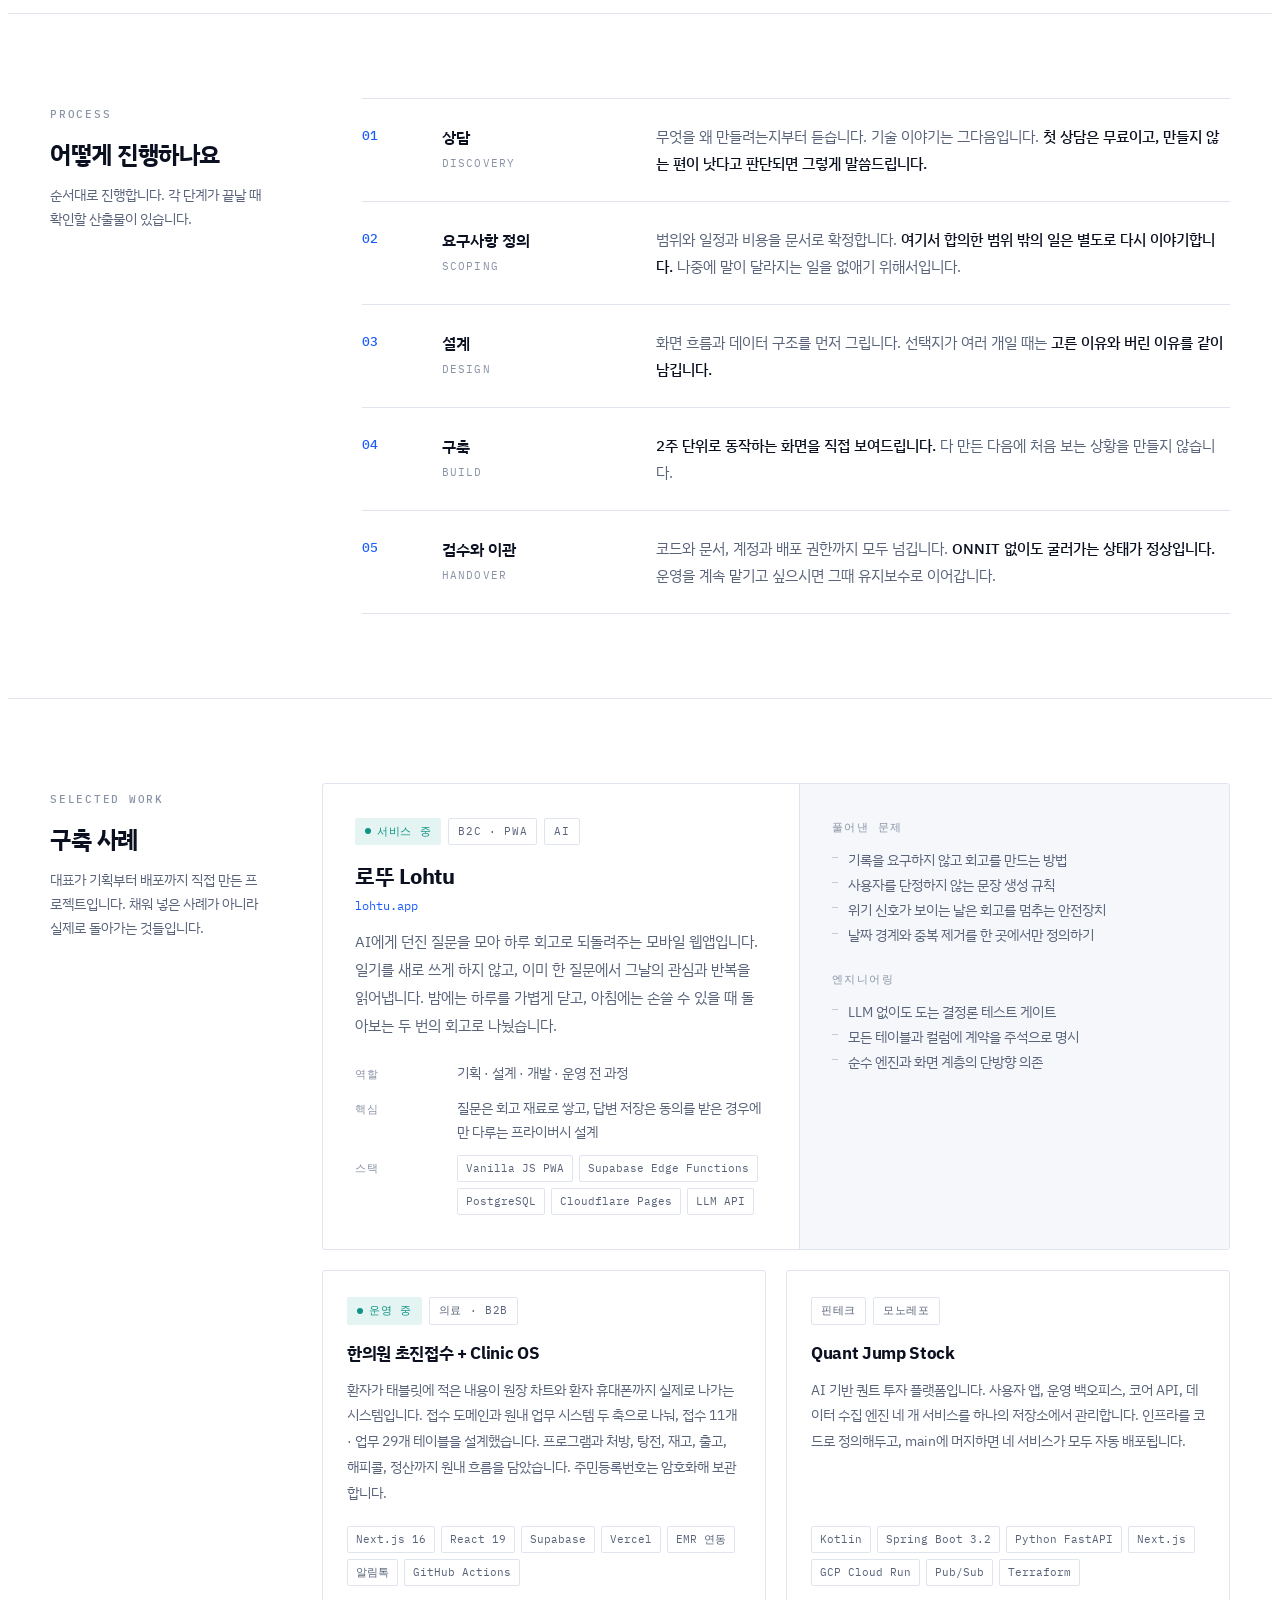
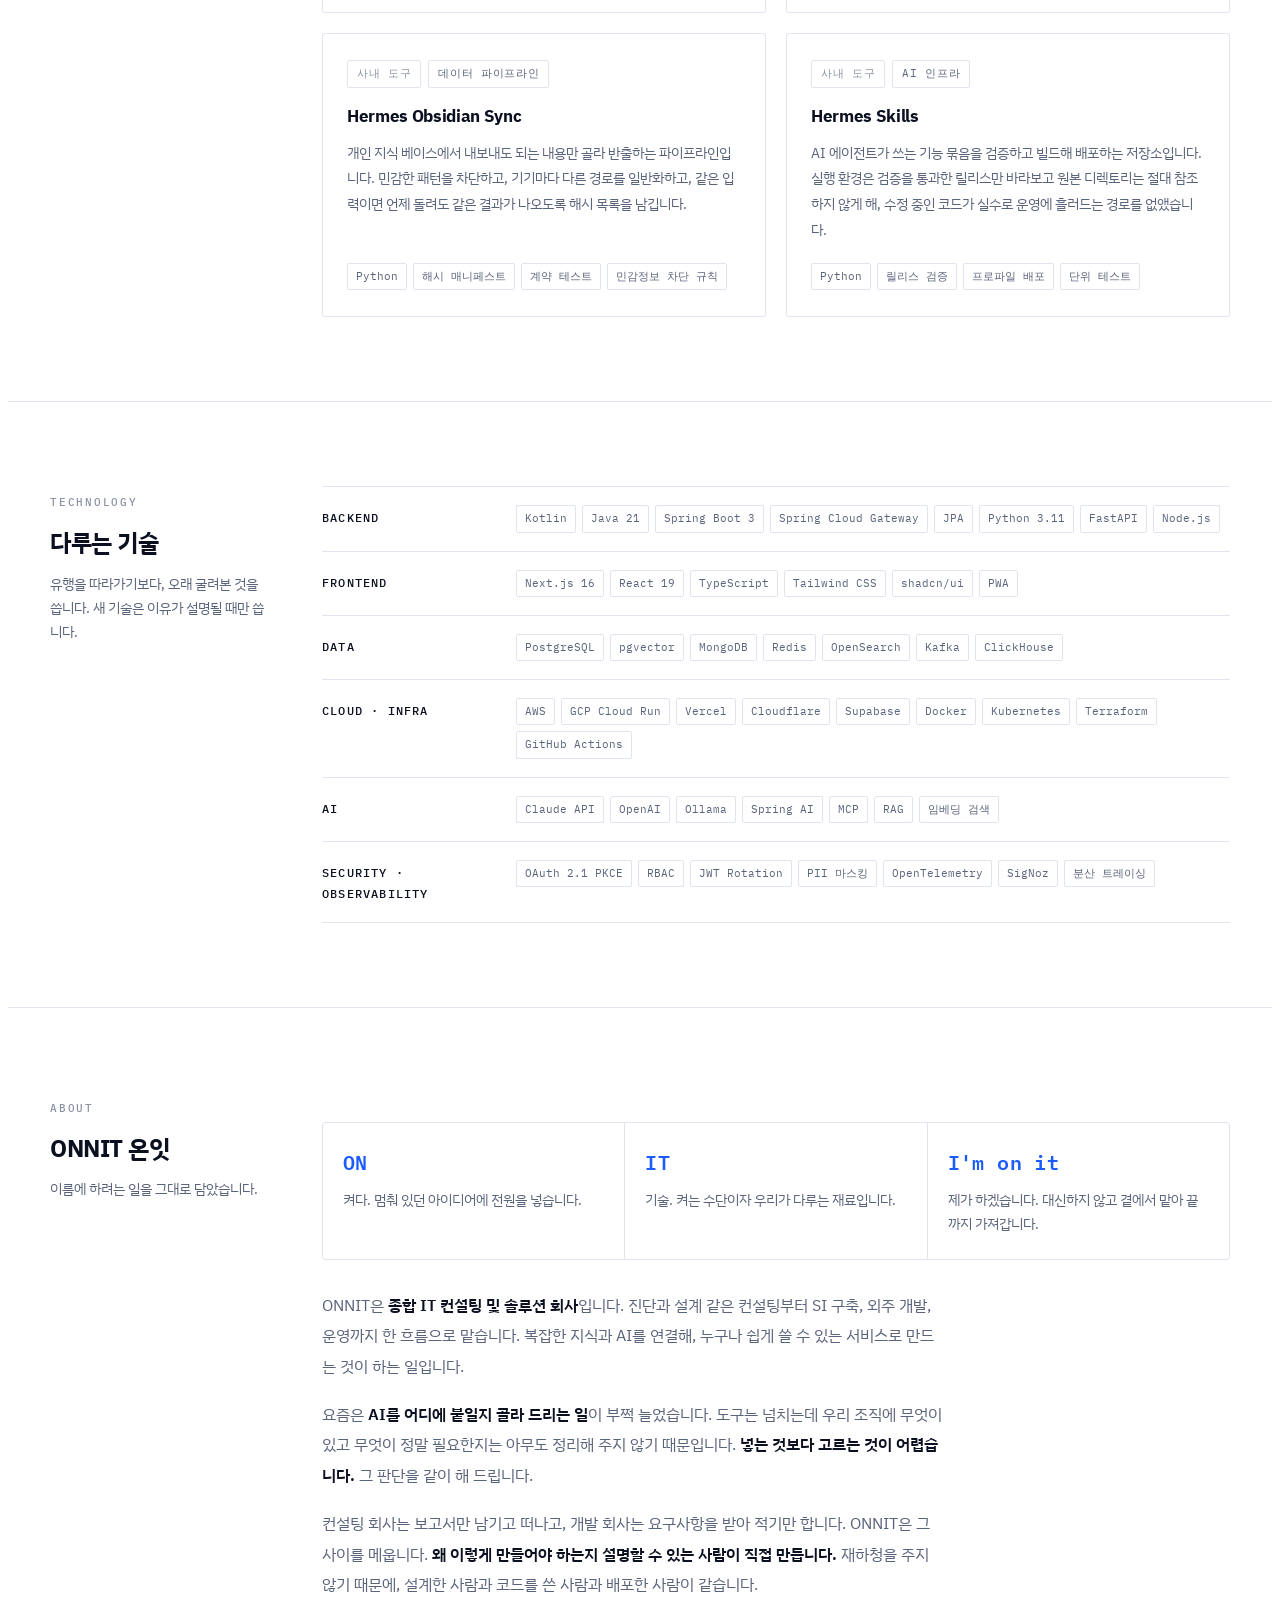
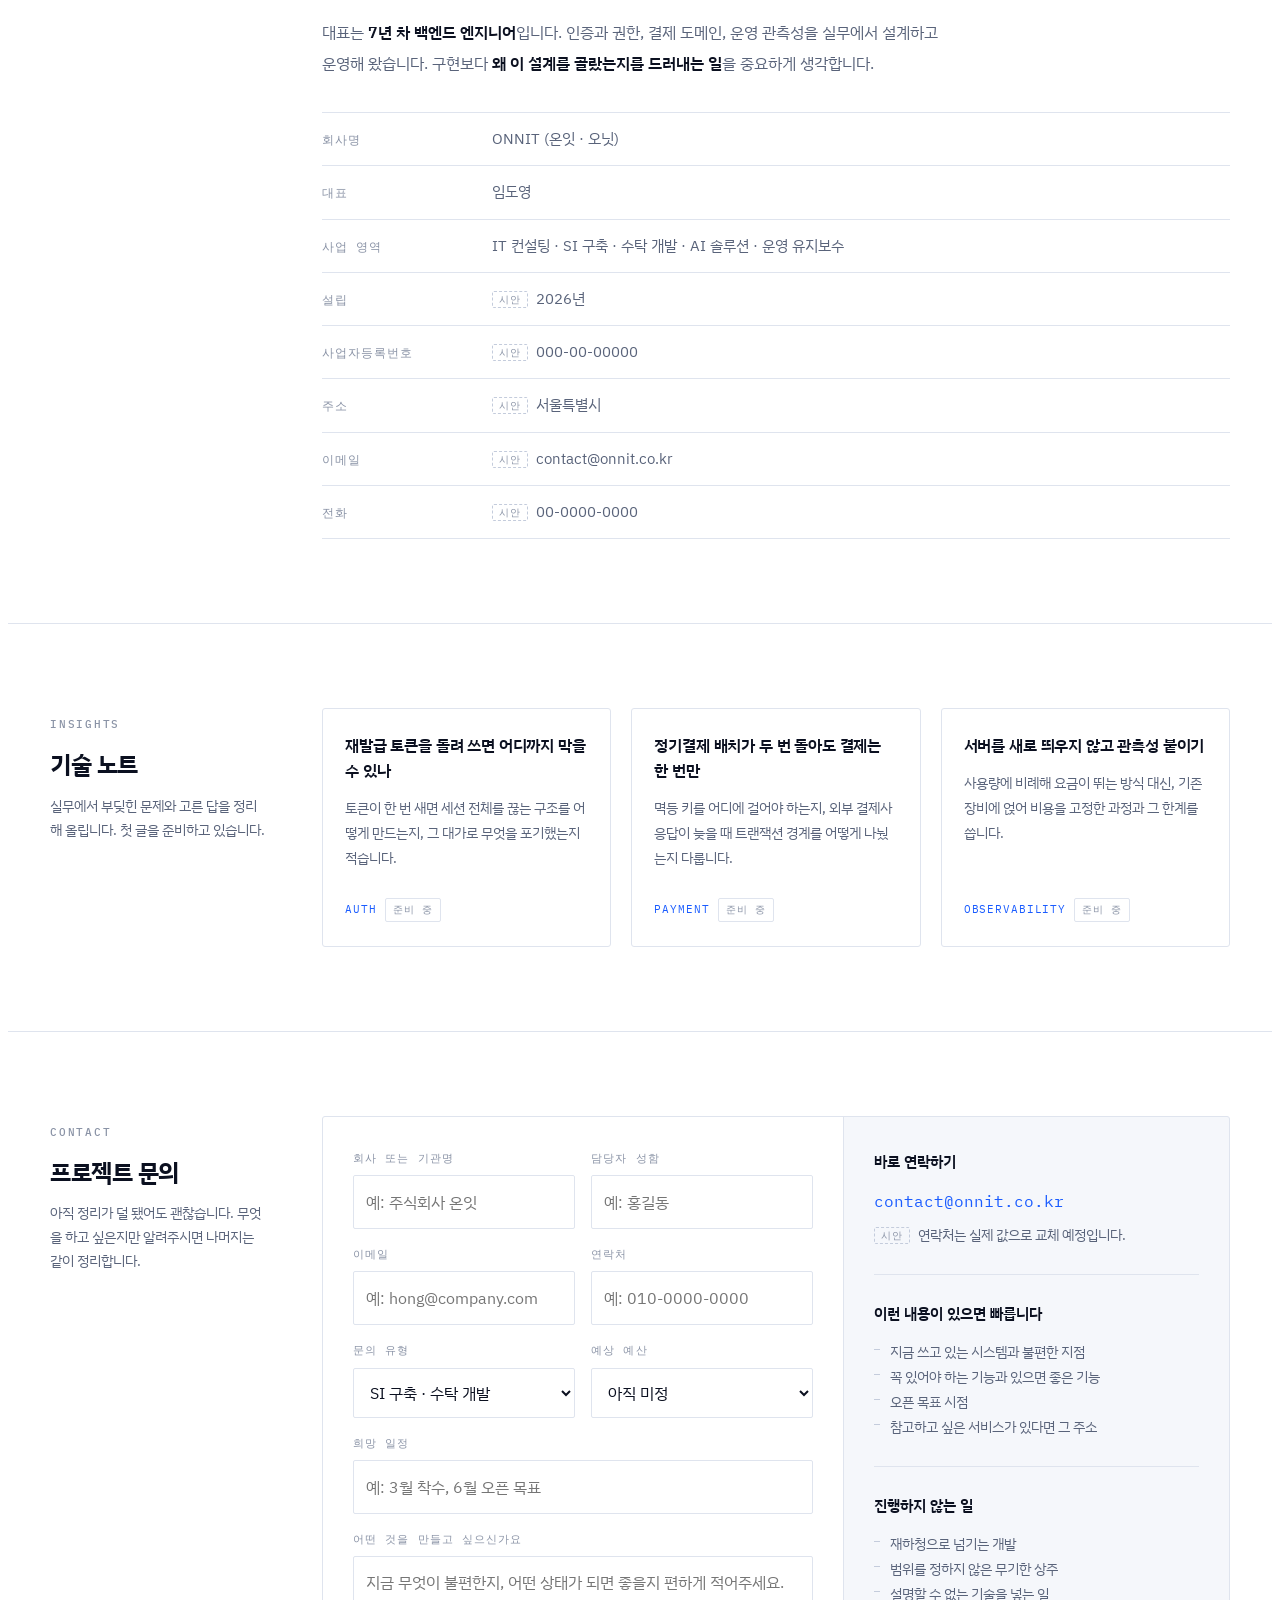
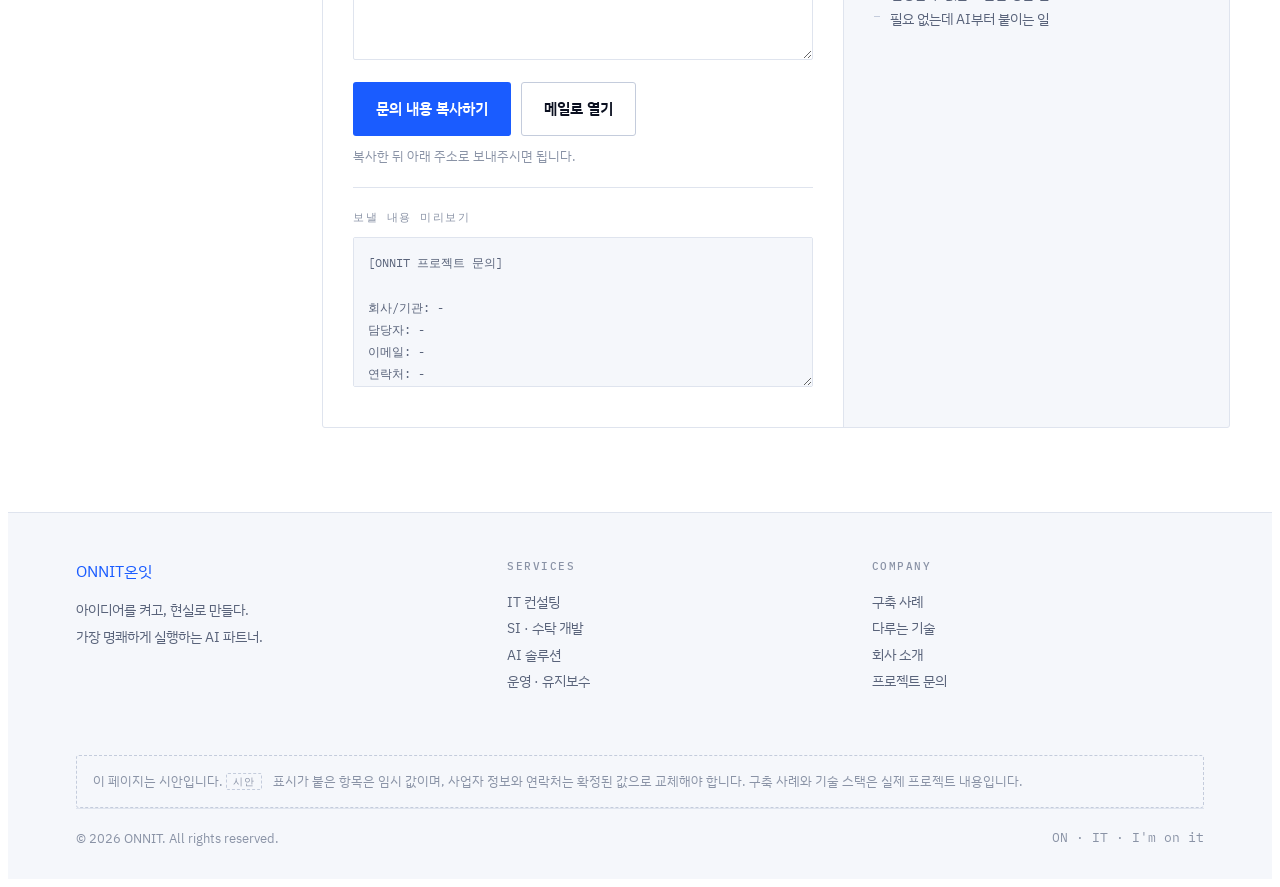
==== commit fc923eff: "Merge: 도메인 연결 결과를 문서에 반영" ====
--- a/docs/index.html
+++ b/docs/index.html
@@ -5,14 +5,14 @@
 <meta name="color-scheme" content="light dark">
 <title>ONNIT 온잇 — IT 컨설팅 · SI 구축 · AI 솔루션</title>
 <meta name="description" content="IT 컨설팅부터 SI 구축, AI 솔루션, 운영까지 재하청 없이 한 사람이 끝까지 맡습니다. AI를 더 넣어 드리지 않고, 지금 일하는 방식을 먼저 봅니다.">
-<link rel="canonical" href="https://lian220.github.io/onnit/">
+<link rel="canonical" href="https://onnit.co.kr/">
 <meta property="og:type" content="website">
 <meta property="og:site_name" content="ONNIT 온잇">
 <meta property="og:locale" content="ko_KR">
 <meta property="og:title" content="ONNIT 온잇 — IT 컨설팅 · SI 구축 · AI 솔루션">
 <meta property="og:description" content="IT 컨설팅부터 SI 구축, AI 솔루션, 운영까지 재하청 없이 한 사람이 끝까지 맡습니다. AI를 더 넣어 드리지 않고, 지금 일하는 방식을 먼저 봅니다.">
-<meta property="og:url" content="https://lian220.github.io/onnit/">
-<meta property="og:image" content="https://lian220.github.io/onnit/og.png">
+<meta property="og:url" content="https://onnit.co.kr/">
+<meta property="og:image" content="https://onnit.co.kr/og.png">
 <meta property="og:image:width" content="1200">
 <meta property="og:image:height" content="630">
 <meta property="og:image:alt" content="ONNIT — 아이디어를 켜고, 현실로 만들다">
@@ -26,6 +26,7 @@
    ONNIT — tokens
    ============================================================ */
 :root{
+  color-scheme:light;
   --bg:#FFFFFF;
   --surface:#F5F7FB;
   --ink:#0B1020;
@@ -41,25 +42,6 @@
   --signal-wash:#E4F4F2;
   --grid-line:rgba(11,16,32,.055);
   --focus:#1A5CFF;
-}
-@media (prefers-color-scheme: dark){
-  :root:not([data-theme="light"]){
-    --bg:#080C14;
-    --surface:#0D131F;
-    --ink:#ECEFF6;
-    --ink-muted:#96A0B6;
-    --ink-faint:#69738C;
-    --line:#1C2434;
-    --line-strong:#2B3549;
-    --accent:#7099FF;
-    --accent-hover:#8FAFFF;
-    --accent-wash:#141F3D;
-    --on-ink:#070C16;
-    --signal:#3FC7B4;
-    --signal-wash:#0E2A28;
-    --grid-line:rgba(238,241,247,.05);
-    --focus:#8FAFFF;
-  }
 }
 :root[data-theme="dark"]{
   --bg:#080C14;
@@ -125,23 +107,15 @@
 .skip:focus{left:12px;top:12px}
 
 /* ============================================================
-   masthead + nav
-   basics.html · onboarding.html 과 같은 간판 구조.
-   워드마크는 흐르고, 그 아래 얇은 줄만 sticky 로 남는다.
+   nav
+   로고와 링크를 한 줄에 둔다. 헤더 전체가 sticky 로 따라온다.
    ============================================================ */
-.mast{padding-top:22px}
-.wm{display:block;width:100%;height:auto;overflow:visible;color:var(--accent)}
-.mast-rule{
-  display:flex;justify-content:space-between;gap:14px;flex-wrap:wrap;
-  font-family:"IBM Plex Mono",ui-monospace,Menlo,monospace;
-  font-size:.625rem;letter-spacing:.13em;color:var(--accent);
-  padding:12px 0 18px;
-}
+.brand{display:flex;align-items:center;flex:none;margin-right:8px;color:var(--accent)}
+.wm{display:block;height:26px;width:auto;overflow:visible;color:var(--accent)}
 .navbar{
   position:sticky;top:0;z-index:50;
   background:color-mix(in srgb,var(--bg) 88%,transparent);
   backdrop-filter:blur(12px);
-  border-top:1px solid var(--line);
   border-bottom:1px solid var(--line);
 }
 .nav-in{display:flex;align-items:center;gap:26px;min-height:52px}
@@ -161,18 +135,50 @@
   transition:background .15s;
 }
 .nav-cta:hover{background:var(--accent-hover)}
+
+/* 데스크톱에서는 래퍼가 없는 것처럼 동작한다 — 링크와 CTA 가 그대로 nav-in 의 flex 아이템이 된다. */
+.nav-panel{display:contents}
+.nav-toggle{
+  display:none;margin-left:auto;flex:none;
+  width:44px;height:44px;align-items:center;justify-content:center;
+  background:none;border:0;padding:0;cursor:pointer;color:var(--ink);
+}
+.nav-burger{position:relative}
+.nav-burger,.nav-burger::before,.nav-burger::after{
+  display:block;width:20px;height:2px;background:currentColor;border-radius:2px;
+  transition:transform .18s,background-color .18s;
+}
+.nav-burger::before,.nav-burger::after{content:"";position:absolute;left:0}
+.nav-burger::before{top:-6px}
+.nav-burger::after{top:6px}
+.nav-toggle[aria-expanded="true"] .nav-burger{background:transparent}
+.nav-toggle[aria-expanded="true"] .nav-burger::before{transform:translateY(6px) rotate(45deg)}
+.nav-toggle[aria-expanded="true"] .nav-burger::after{transform:translateY(-6px) rotate(-45deg)}
 @media (max-width:960px){
-  /* 링크 7개를 숨기지 않고 가로로 스크롤시킨다. 햄버거 없음, JS 없음. */
-  .nav-in{gap:14px}
-  .nav-links{
-    flex:1 1 0;min-width:0;gap:20px;
-    overflow-x:auto;overscroll-behavior-x:contain;
-    scroll-snap-type:x proximity;
-    -webkit-overflow-scrolling:touch;scrollbar-width:none;
-    mask-image:linear-gradient(to right,#000 92%,transparent);
+  /* 링크 7개를 한 줄에 욱여넣지 않는다. 햄버거로 접고 패널로 편다. */
+  .nav-in{gap:0}
+  .wm{height:22px}
+  .brand{margin-right:0}
+  .nav-toggle{display:flex}
+  .nav-panel{
+    display:block;
+    position:absolute;top:100%;left:0;right:0;
+    background:var(--bg);
+    border-bottom:1px solid var(--line);
+    padding:6px 26px 20px;
+    box-shadow:0 14px 28px rgba(11,16,32,.10);
   }
-  .nav-links::-webkit-scrollbar{display:none}
-  .nav-links a{white-space:nowrap;scroll-snap-align:start}
+  .nav-panel:not(.is-open){display:none}
+  .nav-links{flex-direction:column;gap:0;font-size:1rem;color:var(--ink)}
+  .nav-links a{
+    min-height:52px;border-bottom:1px solid var(--line);
+    border-left:2px solid transparent;padding-left:2px;
+  }
+  .nav-links a:hover{border-color:var(--line);border-left-color:var(--accent)}
+  .nav-cta{
+    margin-left:0;margin-top:18px;
+    width:100%;justify-content:center;min-height:50px;font-size:.9375rem;
+  }
   html{scroll-padding-top:64px}
 }
 
@@ -644,26 +650,24 @@
 
 <a class="skip" href="#main">본문으로 건너뛰기</a>
 
-<header class="mast"><div class="wrap">
-  <a href="#top" aria-label="ONNIT 홈">
-    <!-- 로고. 글자는 IBM Plex Sans KR 600 을 도형으로 굳힌 것이라 폰트 로딩과 무관하다.
-         원본 파일은 docs/logo.svg. 고칠 일이 있으면 양쪽을 같이 고친다. -->
-    <svg class="wm" viewBox="0 30 374 97" role="img" aria-label="ONNIT">
-      <g fill="none" stroke="currentColor" stroke-width="17" stroke-linecap="round">
-        <path d="M22.09 49.19 A 39.5 39.5 0 1 0 73.91 49.19"/>
-        <path d="M48 38.5 V 72.5"/>
-      </g>
-      <path fill="currentColor" d="M129.84 77.04 121.20 59.64H120.84V120.00H105.84V36.24H123.24L148.44 79.20L157.08 96.60H157.44V36.24H172.44V120.00H155.04ZM212.12 77.04 203.48 59.64H203.12V120.00H188.12V36.24H205.52L230.72 79.20L239.36 96.60H239.72V36.24H254.72V120.00H237.32ZM266.92 120.00V107.28H277.96V48.96H266.92V36.24H304.96V48.96H293.80V107.28H304.96V120.00ZM350.04 50.28V120.00H334.20V50.28H310.44V36.24H373.80V50.28Z"/>
-    </svg>
-  </a>
-  <div class="mast-rule">
-    <span>IT 컨설팅 · SI 구축 · AI 솔루션 · 운영</span>
-    <span>ON · IT · I'M ON IT</span>
-  </div>
-</div></header>
-
-<div class="navbar">
+<header class="navbar">
   <div class="wrap nav-in">
+    <a class="brand" href="#top" aria-label="ONNIT 홈">
+      <!-- 로고. 글자는 IBM Plex Sans KR 600 을 도형으로 굳힌 것이라 폰트 로딩과 무관하다.
+           원본 파일은 docs/logo.svg. 고칠 일이 있으면 양쪽을 같이 고친다. -->
+      <svg class="wm" viewBox="0 30 374 97" role="img" aria-label="ONNIT">
+        <g fill="none" stroke="currentColor" stroke-width="17" stroke-linecap="round">
+          <path d="M22.09 49.19 A 39.5 39.5 0 1 0 73.91 49.19"/>
+          <path d="M48 38.5 V 72.5"/>
+        </g>
+        <path fill="currentColor" d="M129.84 77.04 121.20 59.64H120.84V120.00H105.84V36.24H123.24L148.44 79.20L157.08 96.60H157.44V36.24H172.44V120.00H155.04ZM212.12 77.04 203.48 59.64H203.12V120.00H188.12V36.24H205.52L230.72 79.20L239.36 96.60H239.72V36.24H254.72V120.00H237.32ZM266.92 120.00V107.28H277.96V48.96H266.92V36.24H304.96V48.96H293.80V107.28H304.96V120.00ZM350.04 50.28V120.00H334.20V50.28H310.44V36.24H373.80V50.28Z"/>
+      </svg>
+    </a>
+    <button class="nav-toggle" id="navToggle" type="button"
+            aria-expanded="false" aria-controls="navPanel" aria-label="메뉴 열기">
+      <span class="nav-burger" aria-hidden="true"></span>
+    </button>
+    <div class="nav-panel" id="navPanel">
     <nav class="nav-links" aria-label="주요 메뉴">
       <a href="#services">서비스</a>
       <a href="#view">관점</a>
@@ -674,8 +678,9 @@
       <a href="#about">회사 소개</a>
     </nav>
     <a class="nav-cta" href="#contact">프로젝트 문의</a>
+    </div>
   </div>
-</div>
+</header>
 
 <main id="main">
 
@@ -1316,6 +1321,36 @@
 
 <script>
 (function(){
+  /* ---- mobile nav (햄버거) ---- */
+  var navToggle = document.getElementById('navToggle');
+  var navPanel = document.getElementById('navPanel');
+  if (navToggle && navPanel) {
+    var setNav = function(open){
+      navPanel.classList.toggle('is-open', open);
+      navToggle.setAttribute('aria-expanded', open ? 'true' : 'false');
+      navToggle.setAttribute('aria-label', open ? '메뉴 닫기' : '메뉴 열기');
+    };
+    navToggle.addEventListener('click', function(){
+      setNav(navToggle.getAttribute('aria-expanded') !== 'true');
+    });
+    /* 링크를 고르면 닫는다 */
+    navPanel.addEventListener('click', function(e){
+      if (e.target.closest('a')) setNav(false);
+    });
+    /* Esc 로 닫고 버튼으로 포커스를 되돌린다 */
+    document.addEventListener('keydown', function(e){
+      if (e.key === 'Escape' && navToggle.getAttribute('aria-expanded') === 'true') {
+        setNav(false);
+        navToggle.focus();
+      }
+    });
+    /* 데스크톱 폭으로 넓어지면 열린 상태를 지운다 */
+    var wide = window.matchMedia('(min-width:961px)');
+    var onWide = function(e){ if (e.matches) setNav(false); };
+    if (wide.addEventListener) wide.addEventListener('change', onWide);
+    else if (wide.addListener) wide.addListener(onWide);
+  }
+
   /* ---- brand power switch ---- */
   var hero = document.getElementById('top');
   var power = document.getElementById('power');
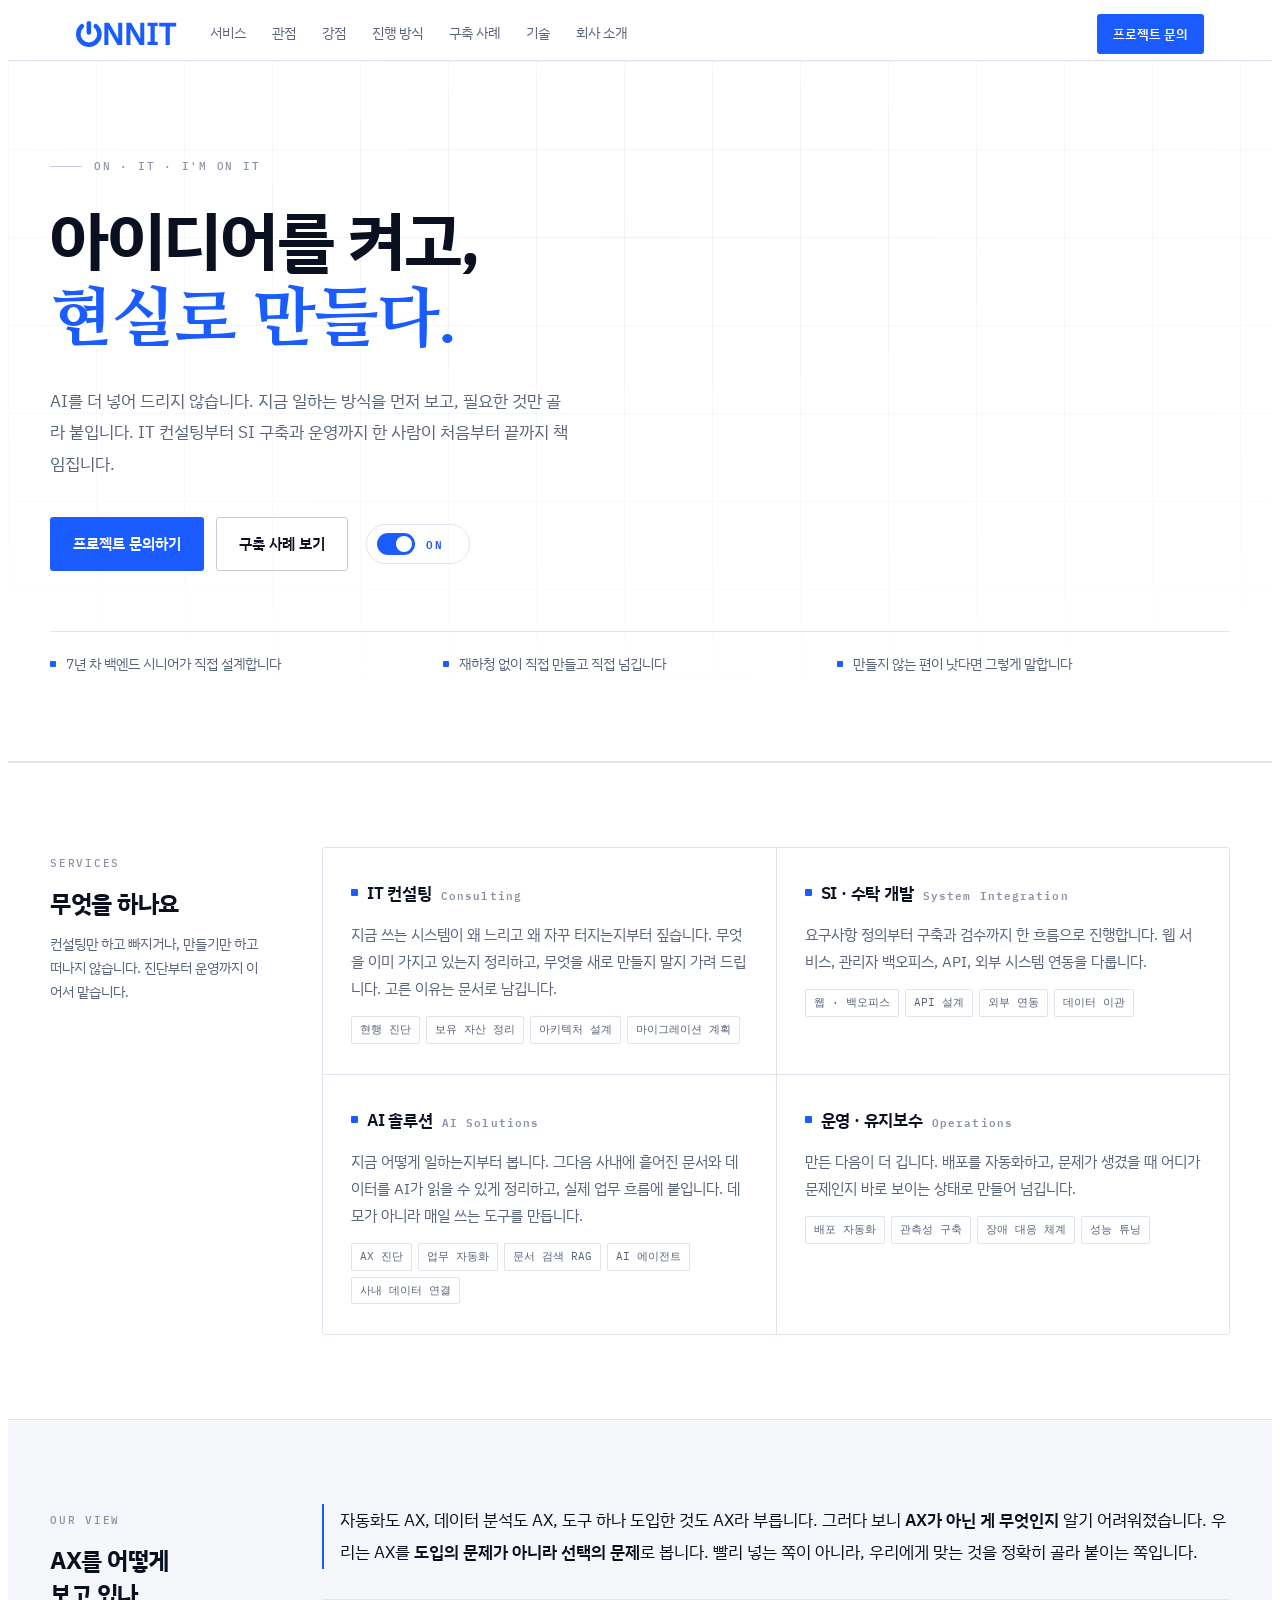
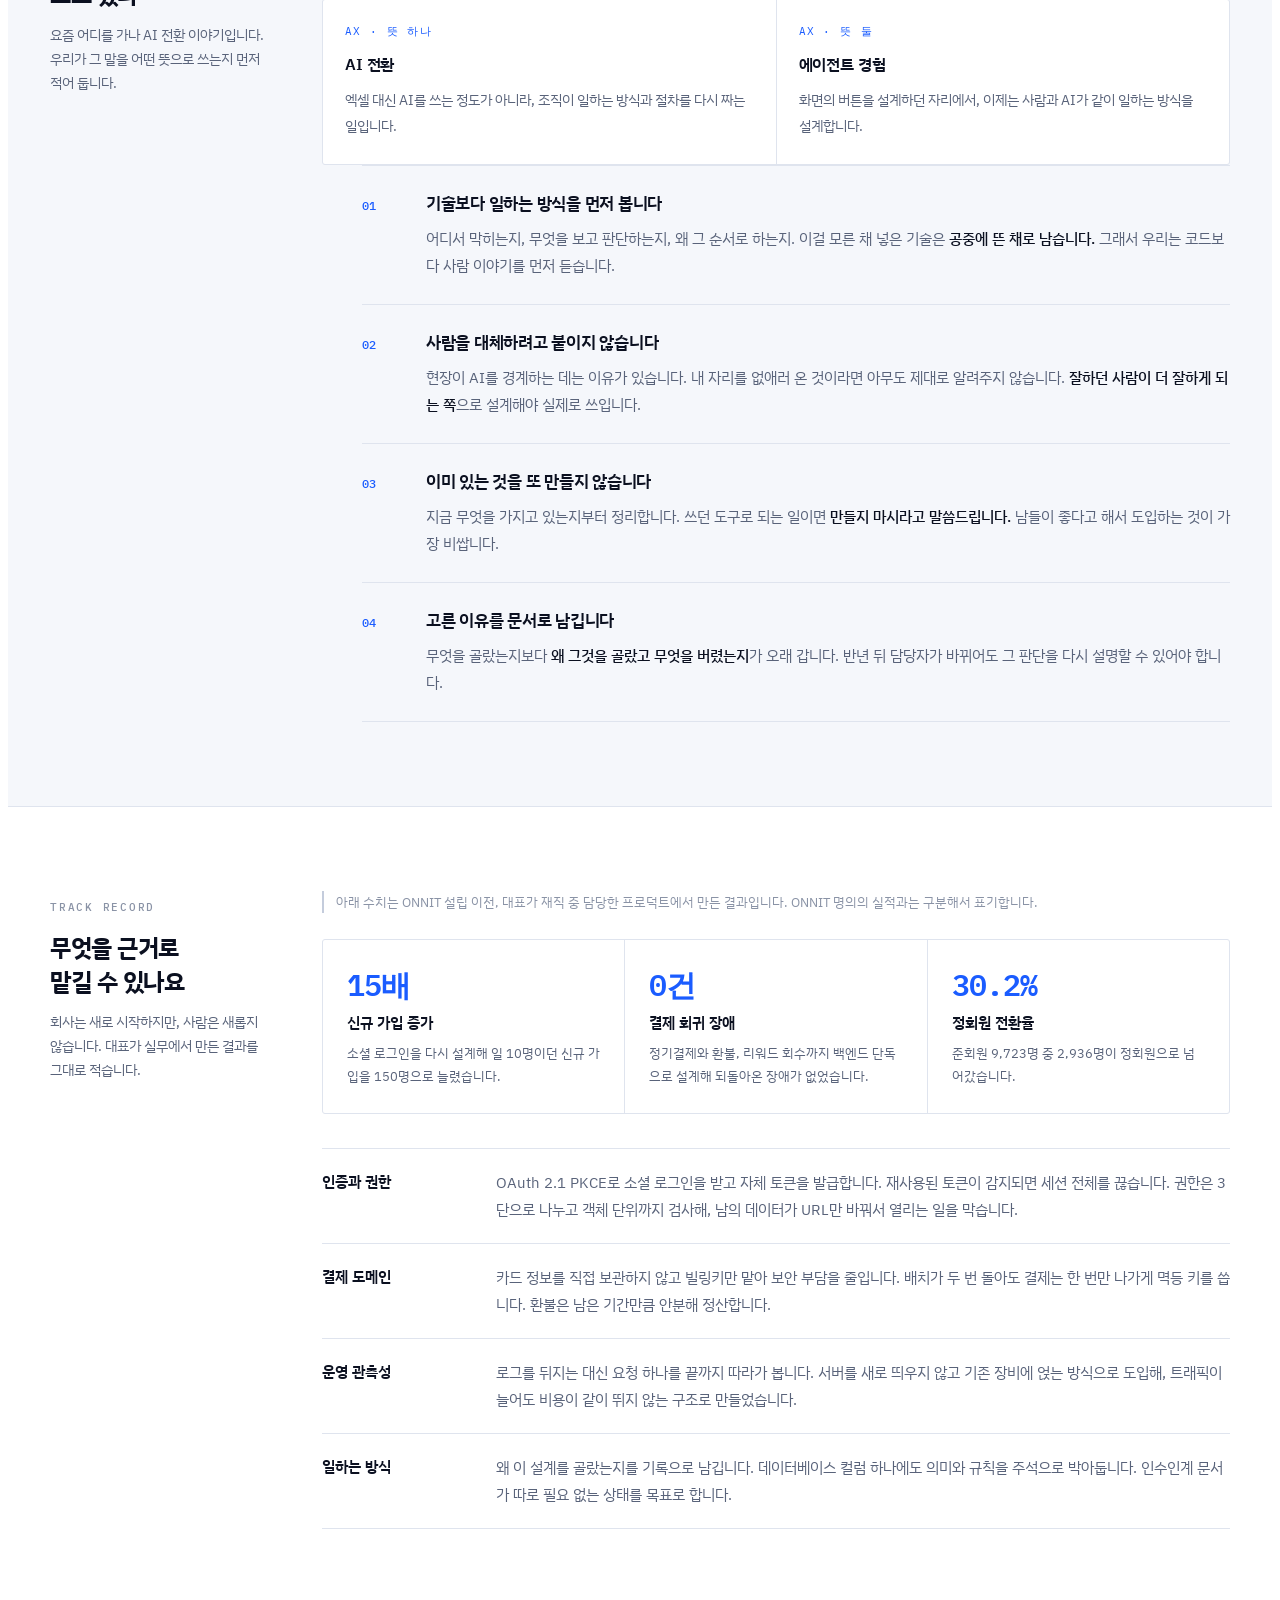
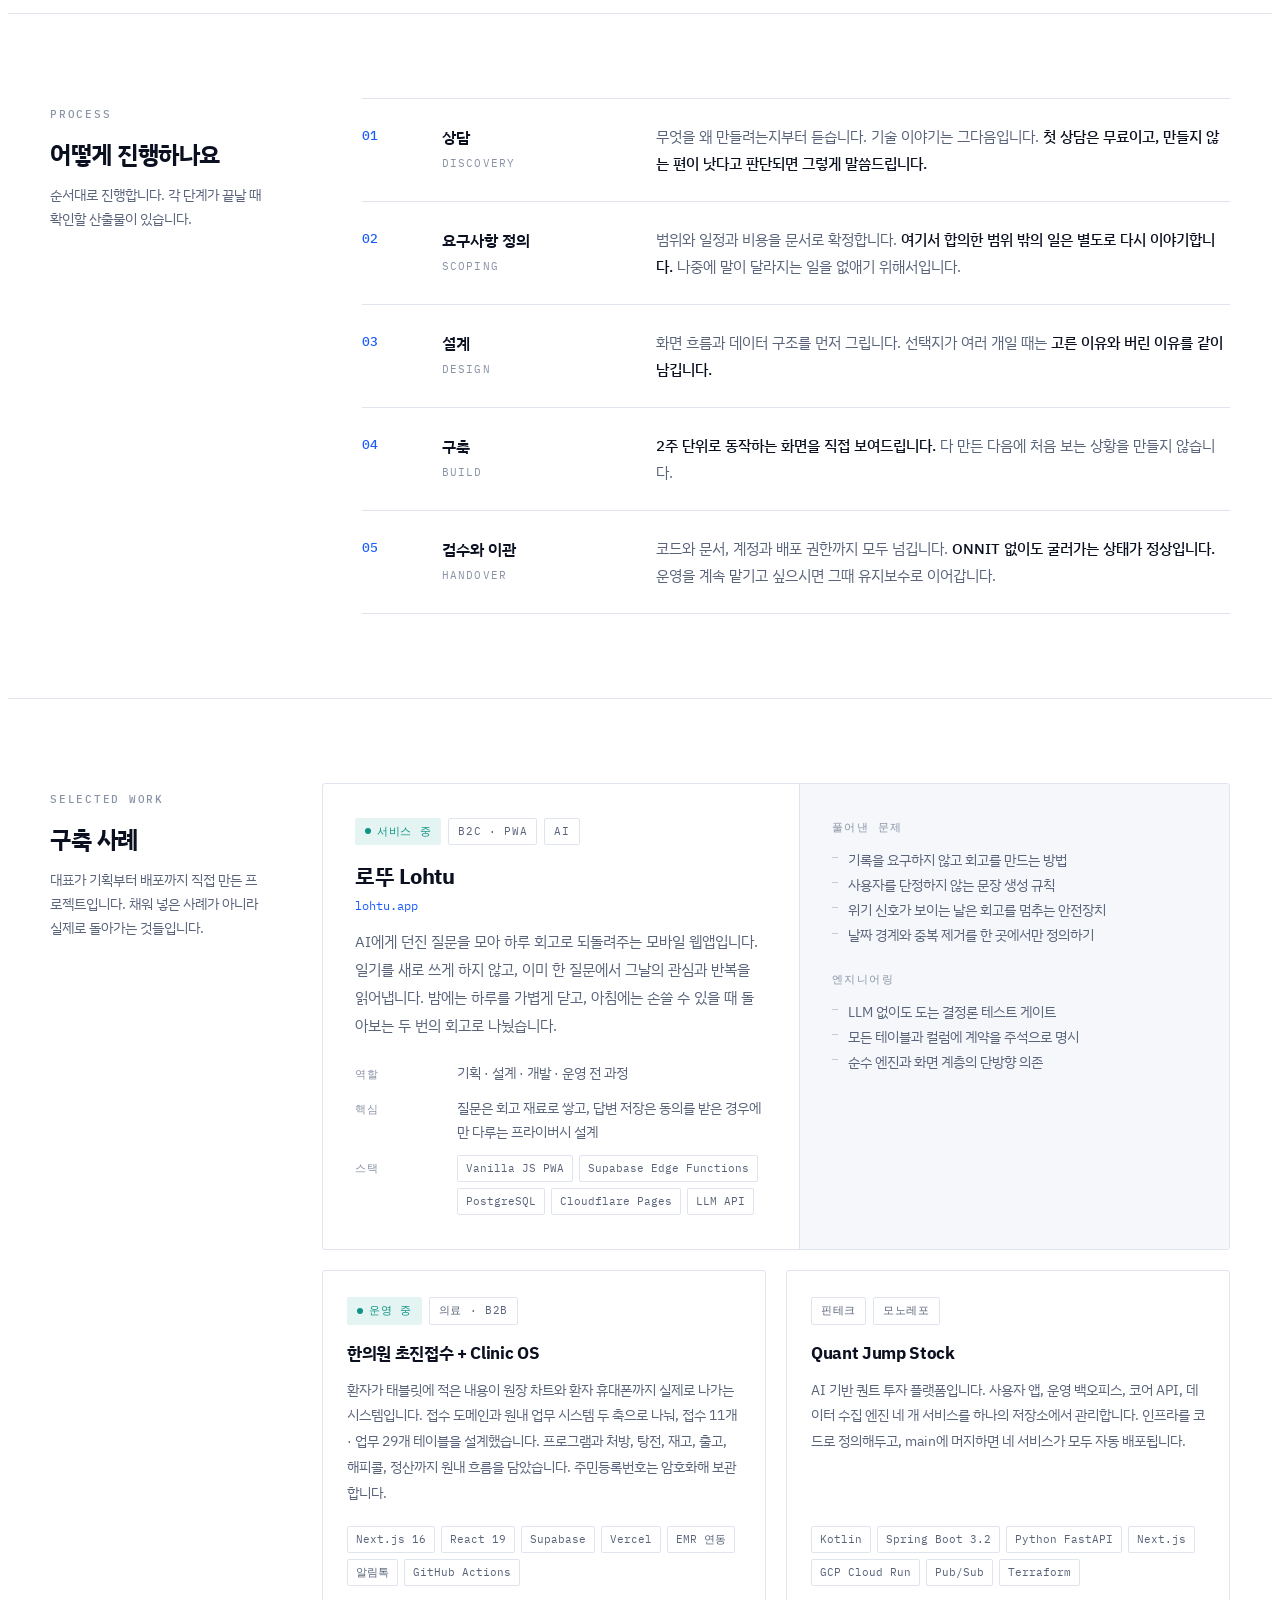
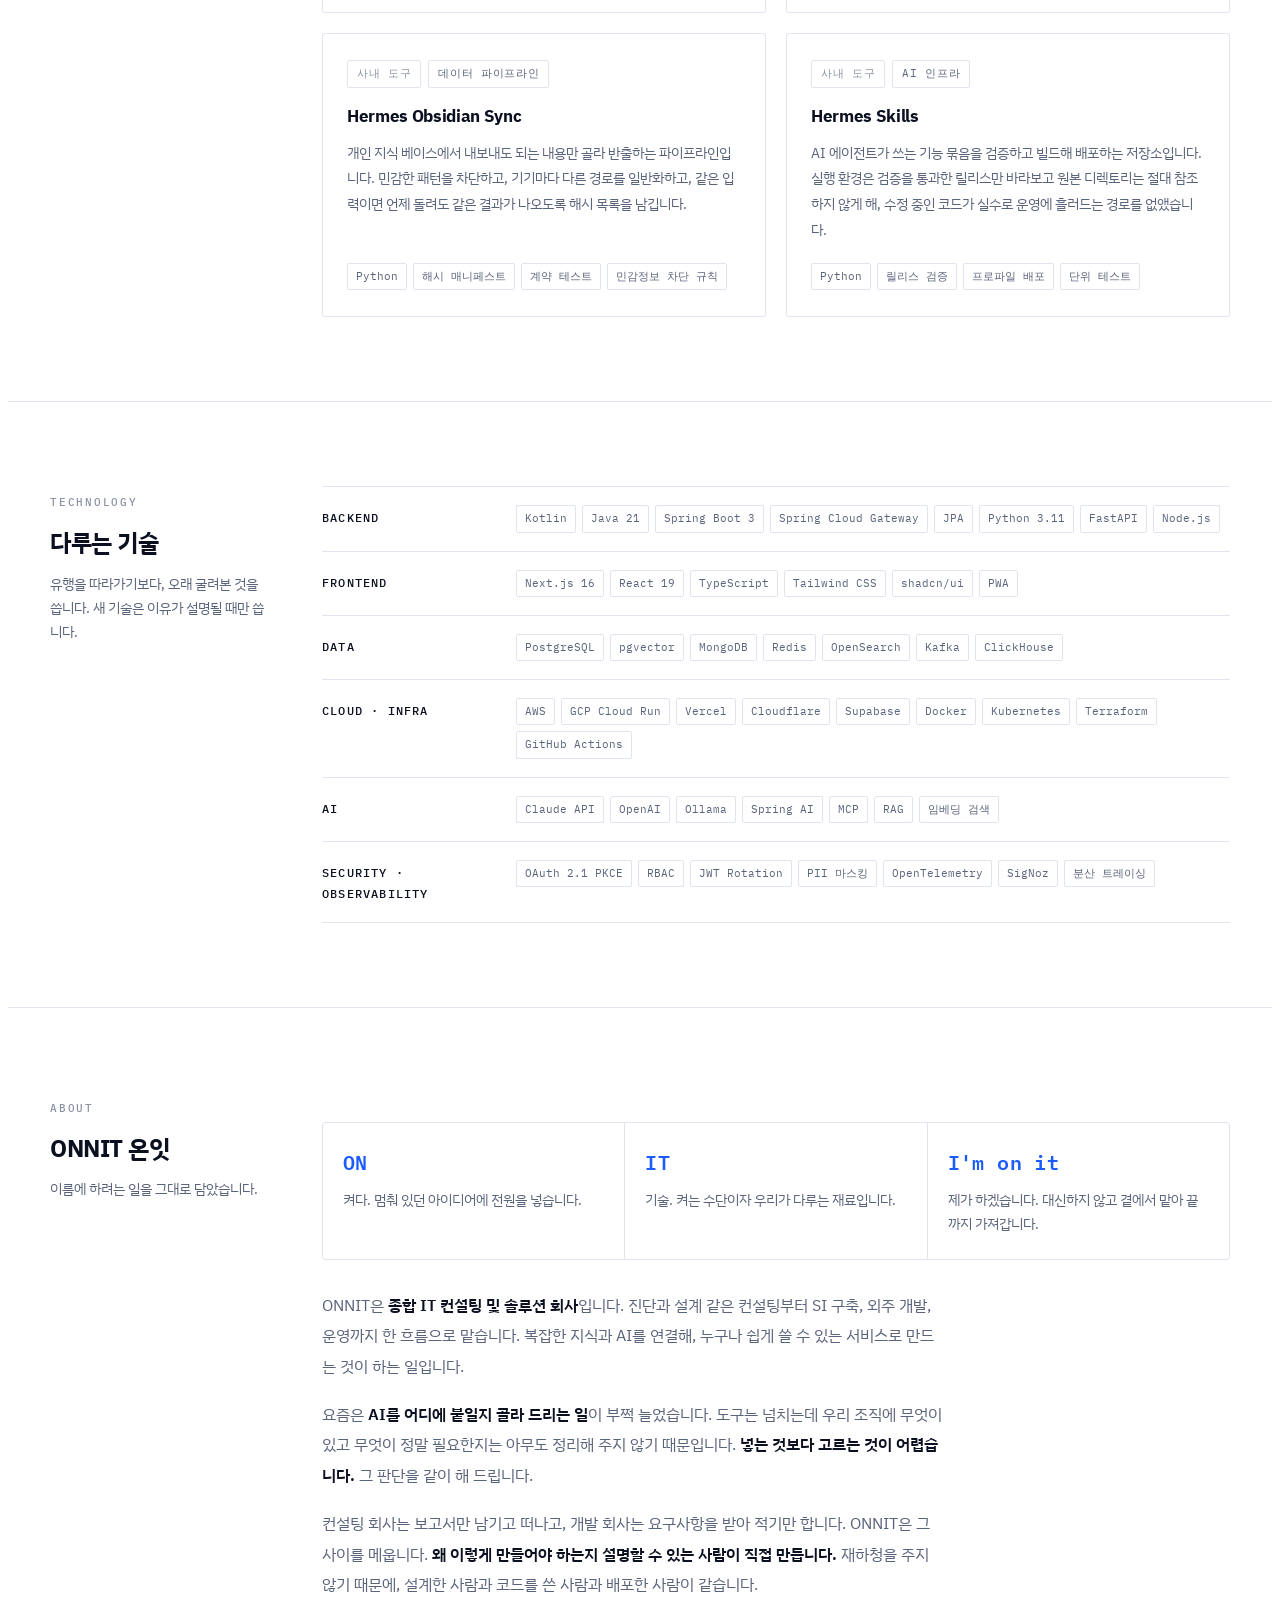
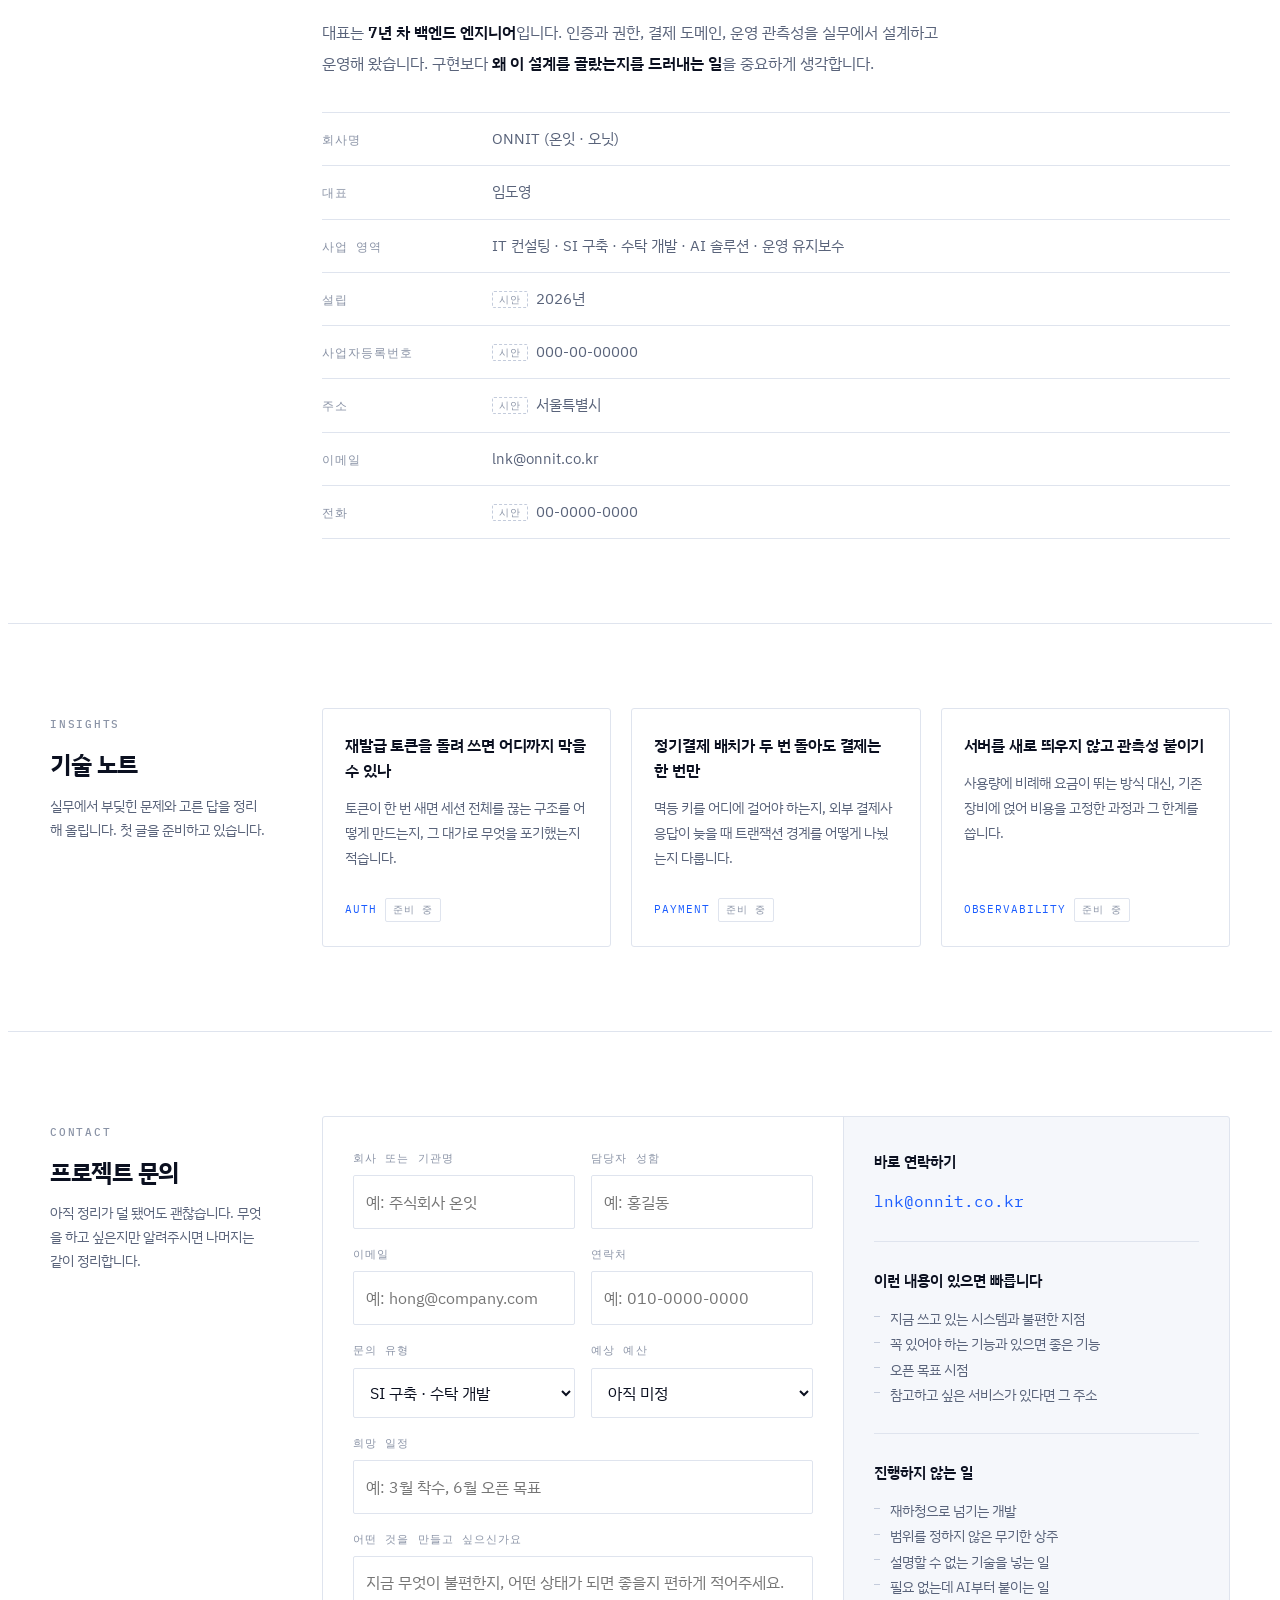
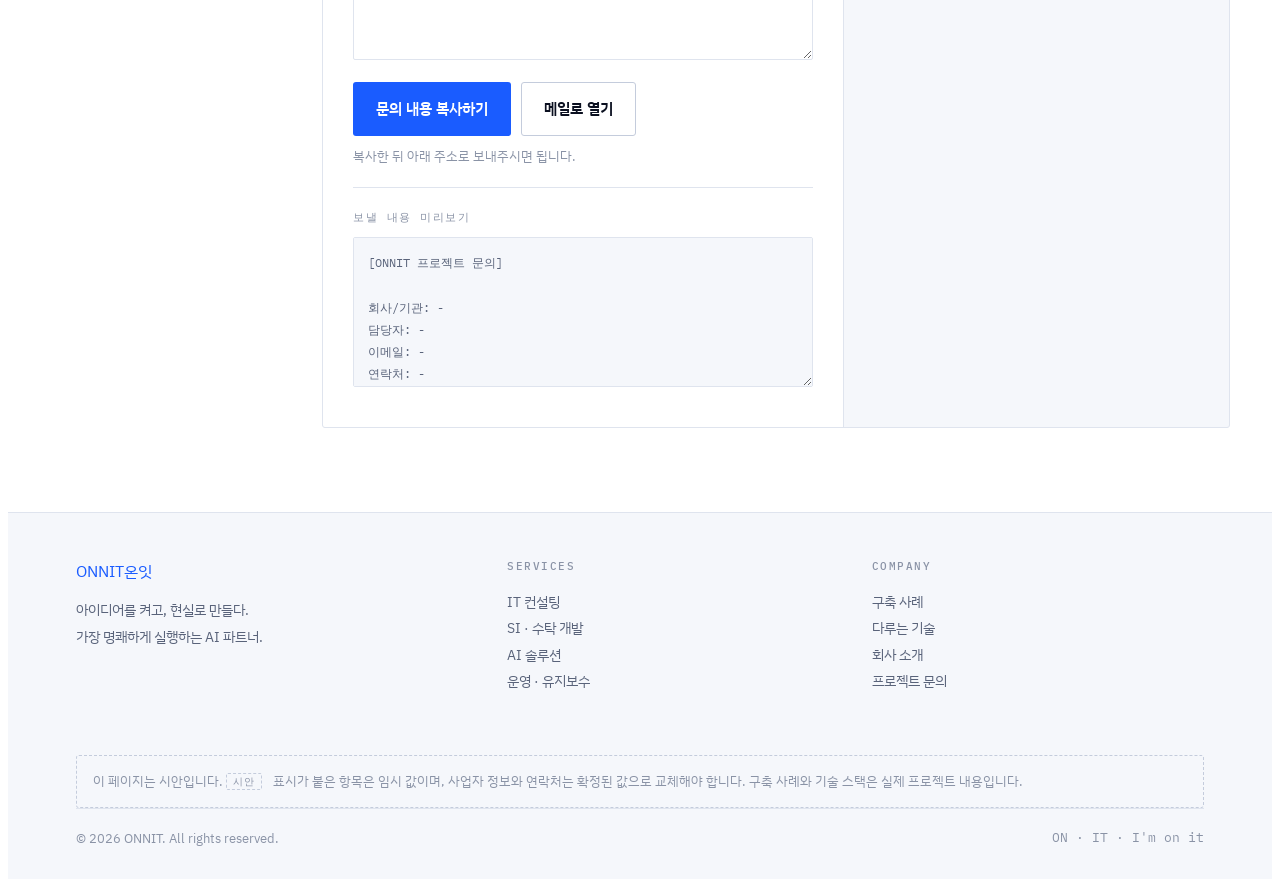
==== commit 7d0581c3: "feat: 회사 메일을 lnk@onnit.co.kr 로 확정 문의 경로 다섯 곳을 모두 새 주소로 바꿨다. 회사 정보 dl · mailto 버튼 · "바로 연락하기" 표시 · 복사" ====
--- a/docs/index.html
+++ b/docs/index.html
@@ -21,46 +21,11 @@
 <link rel="preconnect" href="https://fonts.googleapis.com">
 <link rel="preconnect" href="https://fonts.gstatic.com" crossorigin>
 <link rel="stylesheet" href="https://fonts.googleapis.com/css2?family=IBM+Plex+Mono:wght@400;500;600&family=IBM+Plex+Sans+KR:wght@300;400;500;600;700&family=Nanum+Myeongjo:wght@800&display=swap">
+<link rel="stylesheet" href="css/tokens.css">
 <style>
 /* ============================================================
    ONNIT — tokens
    ============================================================ */
-:root{
-  color-scheme:light;
-  --bg:#FFFFFF;
-  --surface:#F5F7FB;
-  --ink:#0B1020;
-  --ink-muted:#59637A;
-  --ink-faint:#8A93A6;
-  --line:#DFE4EE;
-  --line-strong:#C4CCDC;
-  --accent:#1A5CFF;
-  --accent-hover:#0F3FCB;
-  --accent-wash:#EBF1FF;
-  --on-ink:#FFFFFF;
-  --signal:#0E9384;
-  --signal-wash:#E4F4F2;
-  --grid-line:rgba(11,16,32,.055);
-  --focus:#1A5CFF;
-}
-:root[data-theme="dark"]{
-  --bg:#080C14;
-  --surface:#0D131F;
-  --ink:#ECEFF6;
-  --ink-muted:#96A0B6;
-  --ink-faint:#69738C;
-  --line:#1C2434;
-  --line-strong:#2B3549;
-  --accent:#7099FF;
-  --accent-hover:#8FAFFF;
-  --accent-wash:#141F3D;
-  --on-ink:#070C16;
-  --signal:#3FC7B4;
-  --signal-wash:#0E2A28;
-  --grid-line:rgba(238,241,247,.05);
-  --focus:#8FAFFF;
-}
-
 /* ============================================================
    base
    ============================================================ */
@@ -1142,7 +1107,7 @@
         <div><dt>설립</dt><dd><span class="ph">시안</span>2026년</dd></div>
         <div><dt>사업자등록번호</dt><dd><span class="ph">시안</span>000-00-00000</dd></div>
         <div><dt>주소</dt><dd><span class="ph">시안</span>서울특별시</dd></div>
-        <div><dt>이메일</dt><dd><span class="ph">시안</span>contact@onnit.co.kr</dd></div>
+        <div><dt>이메일</dt><dd>lnk@onnit.co.kr</dd></div>
         <div><dt>전화</dt><dd><span class="ph">시안</span>00-0000-0000</dd></div>
       </dl>
     </div>
@@ -1236,7 +1201,7 @@
 
         <div class="form-foot">
           <button class="btn btn-primary" id="copyBtn" type="button">문의 내용 복사하기</button>
-          <a class="btn btn-ghost" id="mailBtn" href="mailto:contact@onnit.co.kr">메일로 열기</a>
+          <a class="btn btn-ghost" id="mailBtn" href="mailto:lnk@onnit.co.kr">메일로 열기</a>
           <p class="form-hint" id="hint">복사한 뒤 아래 주소로 보내주시면 됩니다.</p>
         </div>
 
@@ -1249,10 +1214,7 @@
       <div class="aside">
         <div class="aside-block">
           <h3>바로 연락하기</h3>
-          <p class="big-mail"><a href="mailto:contact@onnit.co.kr">contact@onnit.co.kr</a></p>
-          <p style="font-size:.875rem;color:var(--ink-muted);margin-top:8px">
-            <span class="ph">시안</span>연락처는 실제 값으로 교체 예정입니다.
-          </p>
+          <p class="big-mail"><a href="mailto:lnk@onnit.co.kr">lnk@onnit.co.kr</a></p>
         </div>
         <div class="aside-block">
           <h3>이런 내용이 있으면 빠릅니다</h3>
@@ -1390,7 +1352,7 @@
     preview.value = text;
     if (mailBtn) {
       var subject = 'ONNIT 프로젝트 문의' + (val('f-org') ? ' - ' + val('f-org') : '');
-      mailBtn.href = 'mailto:contact@onnit.co.kr?subject=' +
+      mailBtn.href = 'mailto:lnk@onnit.co.kr?subject=' +
         encodeURIComponent(subject) + '&body=' + encodeURIComponent(text);
     }
   }
@@ -1408,7 +1370,7 @@
       function done(ok){
         if (!hint) return;
         hint.textContent = ok
-          ? '복사했습니다. contact@onnit.co.kr 로 붙여넣어 보내주세요.'
+          ? '복사했습니다. lnk@onnit.co.kr 로 붙여넣어 보내주세요.'
           : '복사가 막혔습니다. 아래 미리보기 내용을 직접 선택해 복사해 주세요.';
       }
       if (navigator.clipboard && navigator.clipboard.writeText) {
--- a/docs/css/tokens.css
+++ b/docs/css/tokens.css
@@ -0,0 +1,86 @@
+/* ============================================================
+   ONNIT — 색 토큰 한 벌
+   index.html · basics.html · onboarding.html 이 모두 이 파일을 문다.
+   색을 바꿀 일이 있으면 여기만 고친다. 세 파일을 따로 고치지 않는다.
+
+   빌드는 없다. 링크 한 줄로 끝난다:
+     <link rel="stylesheet" href="css/tokens.css">
+   ============================================================ */
+
+:root{
+  color-scheme:light;
+
+  /* 바탕 */
+  --bg:#FFFFFF;
+  --card:#FFFFFF;          /* 카드 배경. 라이트에서는 바탕과 같고 다크에서 갈라진다 */
+  --surface:#F5F7FB;       /* 섹션 배경 리듬 */
+
+  /* 글자 */
+  --ink:#0B1020;
+  --ink-muted:#59637A;
+  --ink-faint:#8A93A6;
+
+  /* 선 */
+  --line:#DFE4EE;
+  --line-strong:#C4CCDC;
+
+  /* 브랜드 */
+  --accent:#1A5CFF;
+  --accent-hover:#0F3FCB;
+  --accent-wash:#EBF1FF;
+  --on-ink:#FFFFFF;        /* 파랑 위에 얹는 글자색 */
+  --focus:#1A5CFF;
+
+  /* 판정 색 — 문서 두 장의 "이렇게 한다 / 조심 / 하지 않는다" */
+  --signal:#0E9384;
+  --signal-wash:#E4F4F2;
+  --warn:#9A5B08;
+  --warn-wash:#FCF1E1;
+  --danger:#B3524F;
+  --danger-wash:#FBEDEC;
+
+  /* 코드 블록 — 라이트에서도 어둡다 */
+  --code-bg:#0E1424;
+  --code-ink:#DDE4F2;
+
+  /* 히어로 격자 */
+  --grid-line:rgba(11,16,32,.055);
+}
+
+/* ------------------------------------------------------------
+   다크 팔레트.
+   자동 전환(prefers-color-scheme)은 2026-09-04 에 걷어냈다.
+   토글을 붙일 때를 위해 값만 남겨 둔다 — 켜려면 <html data-theme="dark">.
+   ------------------------------------------------------------ */
+:root[data-theme="dark"]{
+  color-scheme:dark;
+
+  --bg:#080C14;
+  --card:#101623;
+  --surface:#0D131F;
+
+  --ink:#ECEFF6;
+  --ink-muted:#96A0B6;
+  --ink-faint:#69738C;
+
+  --line:#1C2434;
+  --line-strong:#2B3549;
+
+  --accent:#7099FF;
+  --accent-hover:#8FAFFF;
+  --accent-wash:#141F3D;
+  --on-ink:#070C16;
+  --focus:#8FAFFF;
+
+  --signal:#3FC7B4;
+  --signal-wash:#0E2A28;
+  --warn:#E0A661;
+  --warn-wash:#2A1D0C;
+  --danger:#E08A86;
+  --danger-wash:#2C1615;
+
+  --code-bg:#060A12;
+  --code-ink:#C9D3E6;
+
+  --grid-line:rgba(238,241,247,.05);
+}
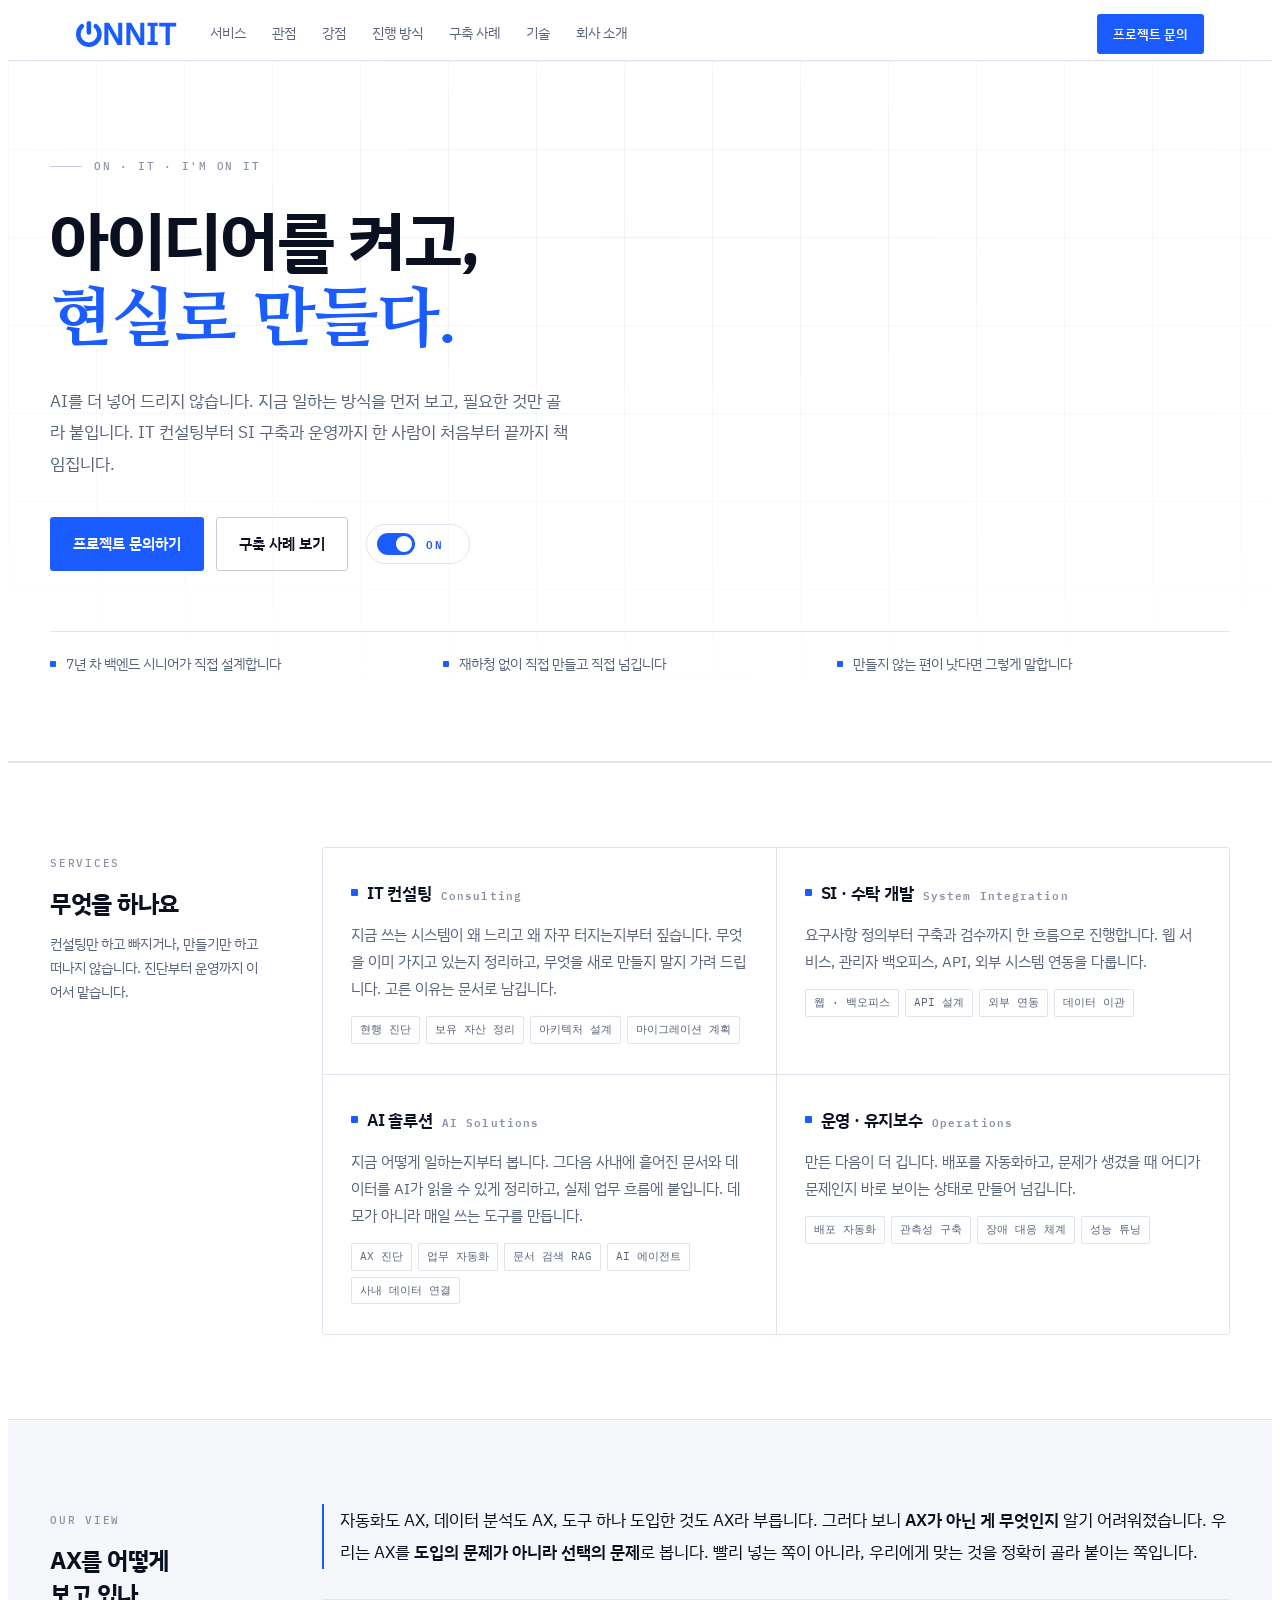
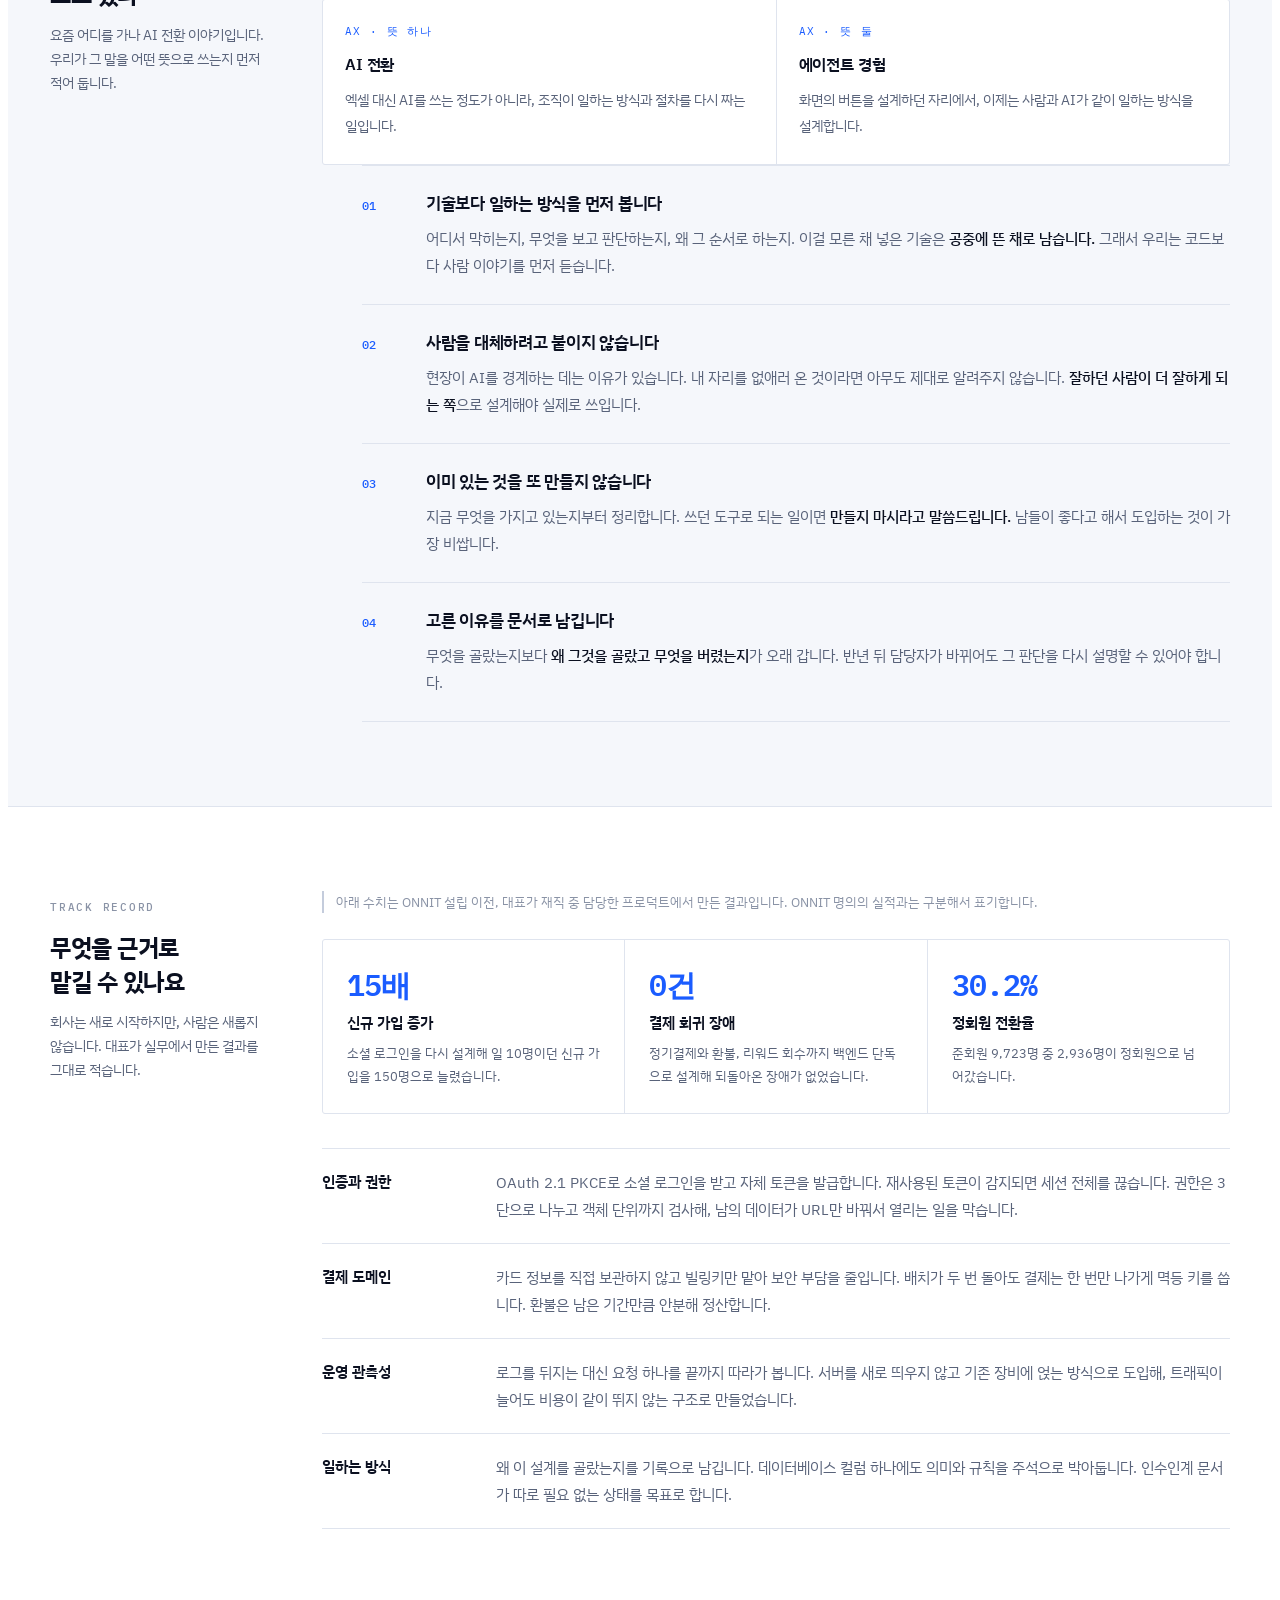
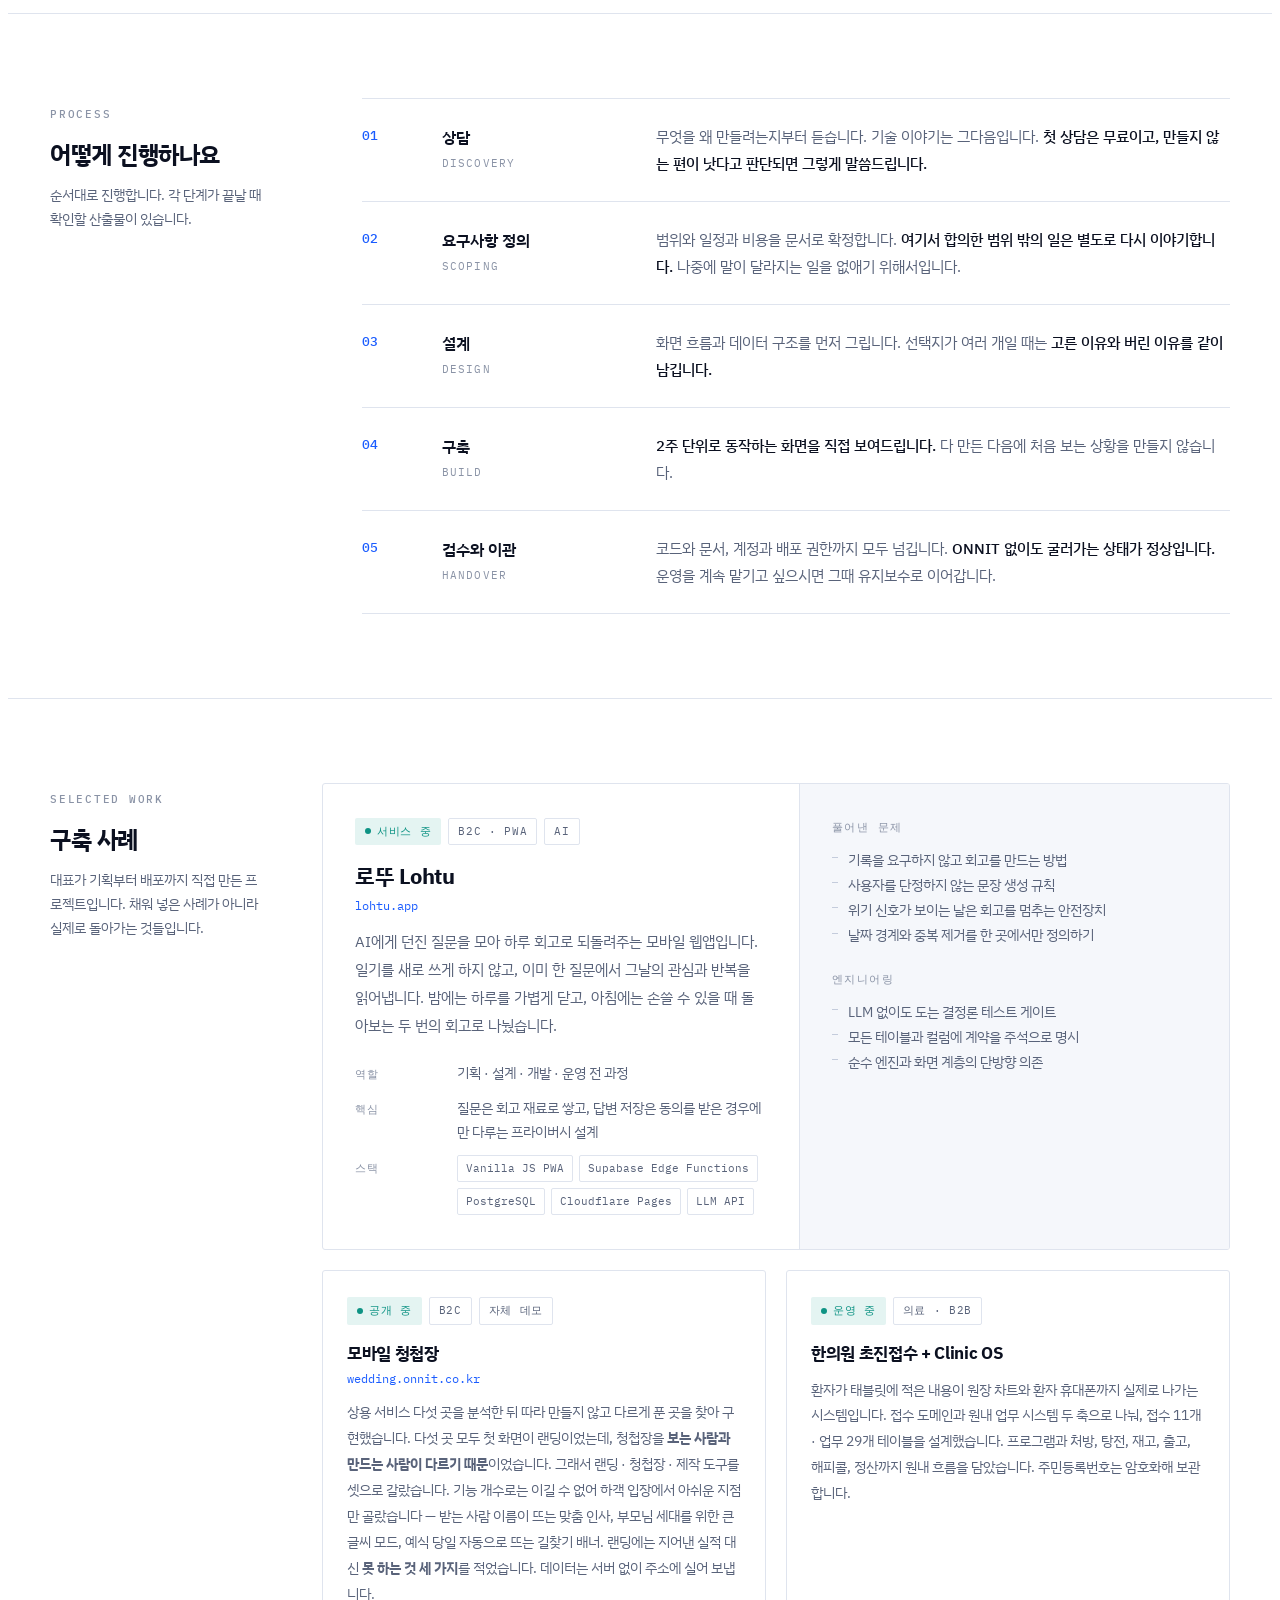
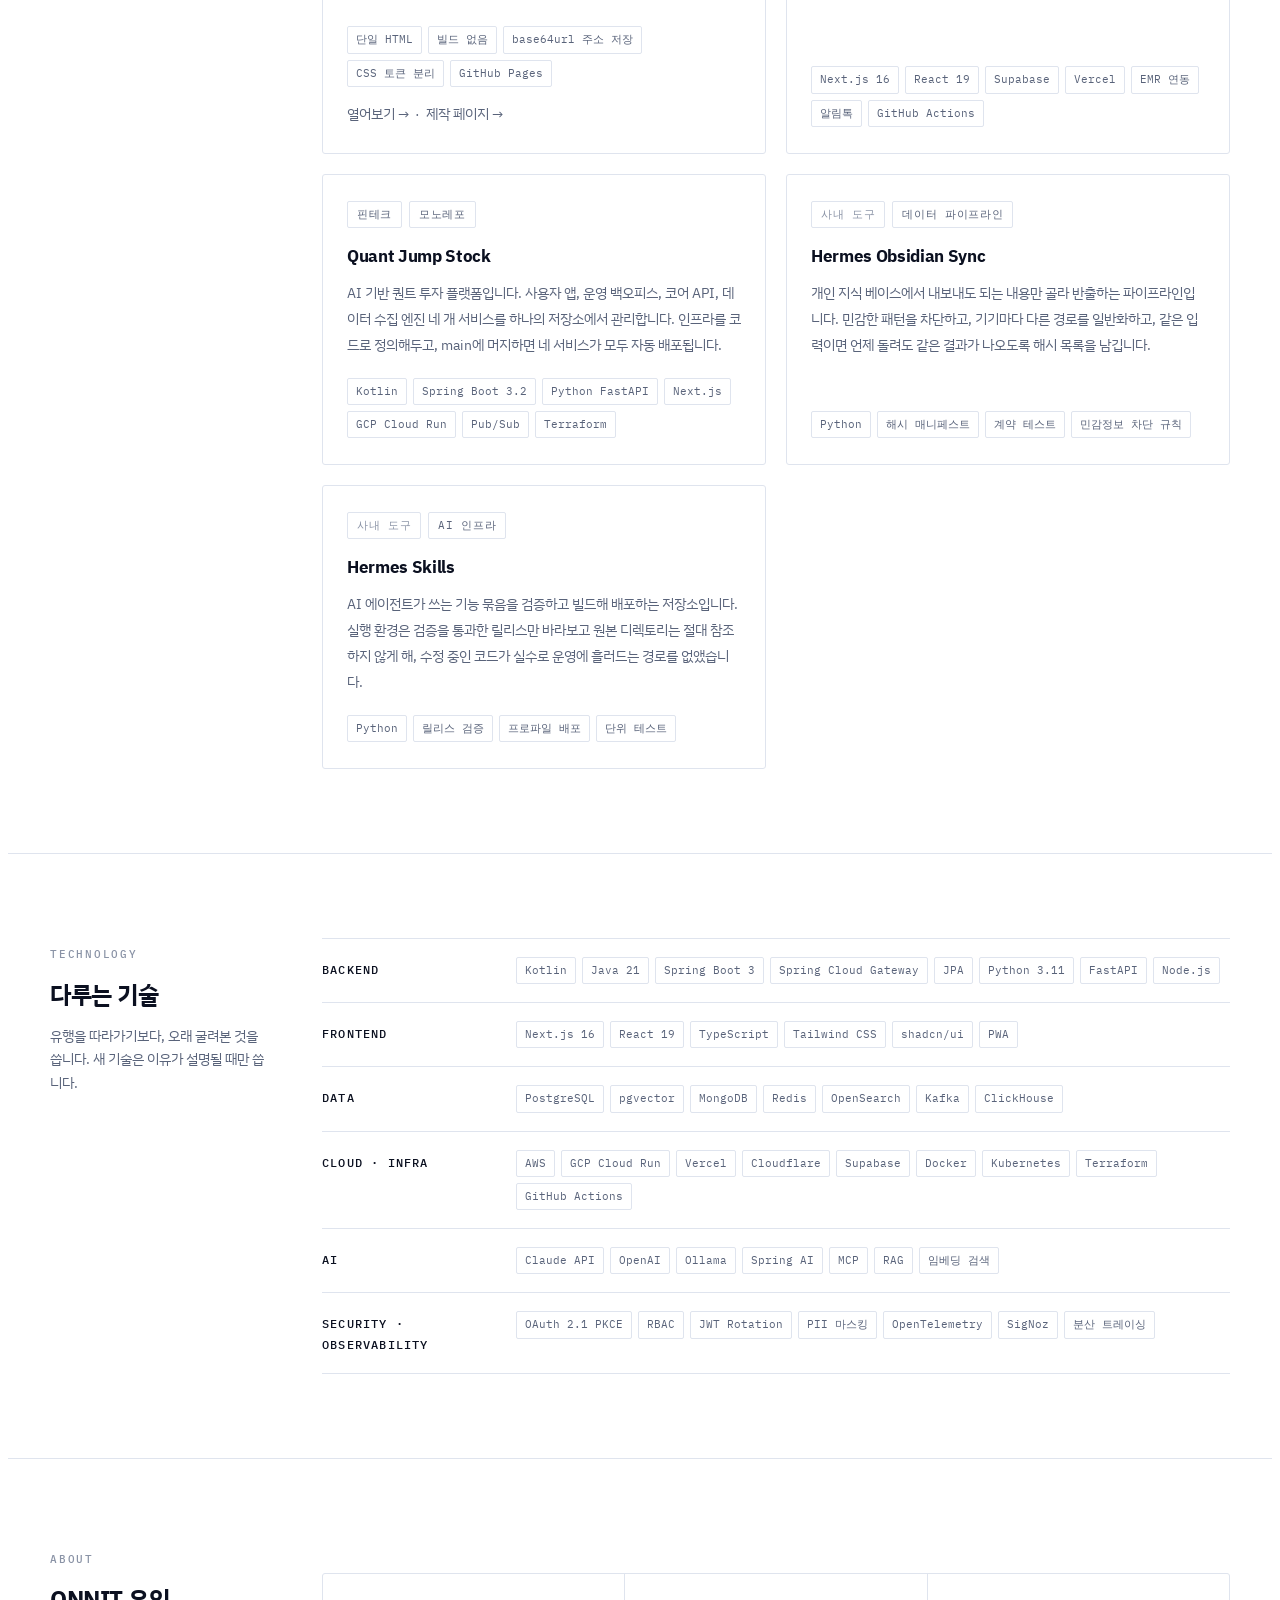
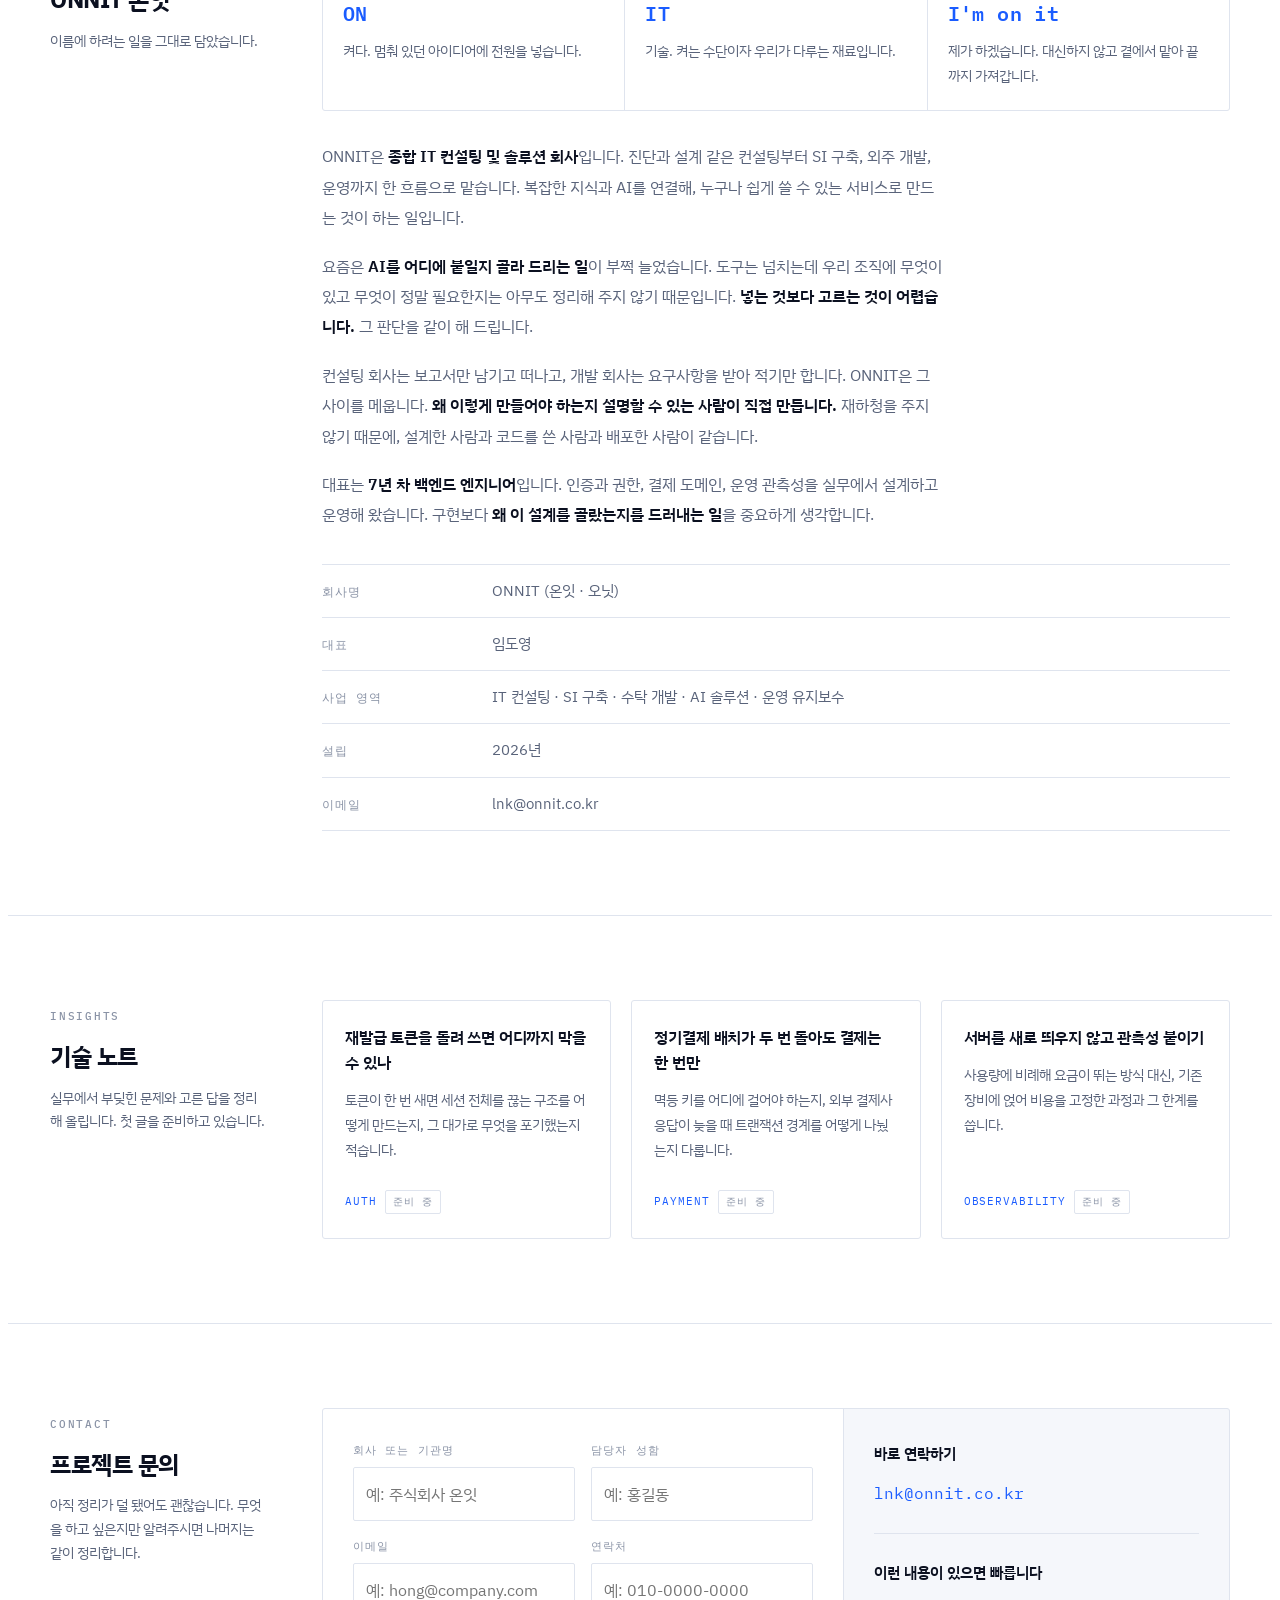
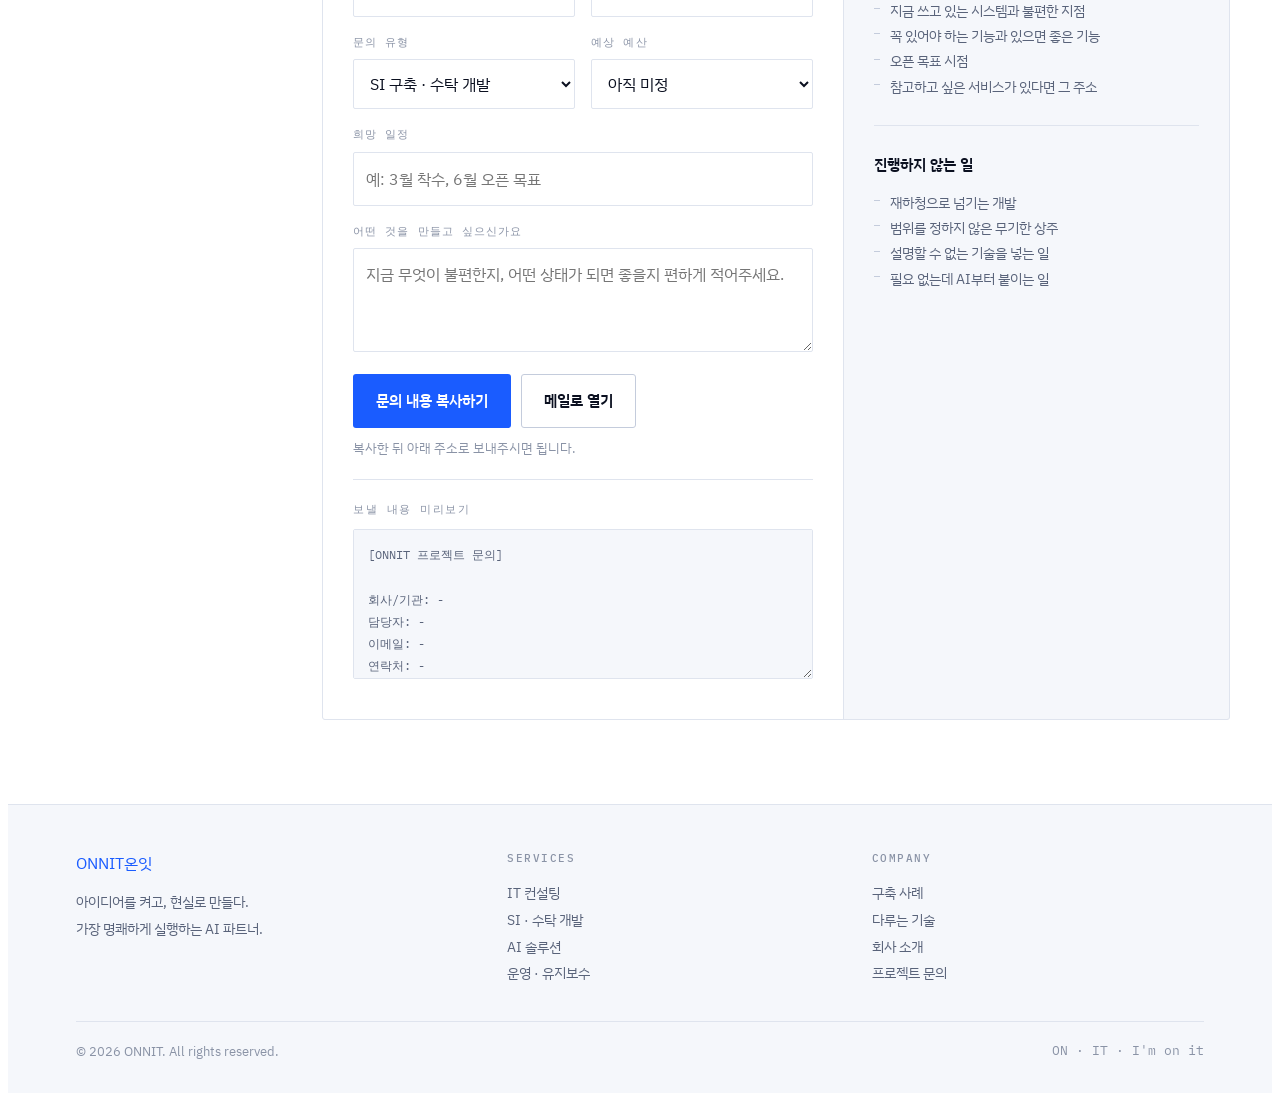
==== commit 72cd1573: "feat: 구축 사례에 청첩장 추가, 확정 안 된 회사 정보 제거 도메인이 붙어 실제 영업 자산이 된 상태라 가짜 값을 먼저 걷어냈다.  회사 정보: - 사업자등록번호(000-00" ====
--- a/docs/index.html
+++ b/docs/index.html
@@ -511,12 +511,6 @@
 }
 .info dt{font-family:"IBM Plex Mono",monospace;font-size:.75rem;letter-spacing:.08em;color:var(--ink-faint);padding-top:.25em}
 .info dd{color:var(--ink-muted)}
-.ph{
-  font-family:"IBM Plex Mono",monospace;font-size:.625rem;
-  letter-spacing:.1em;color:var(--ink-faint);
-  border:1px dashed var(--line-strong);border-radius:2px;
-  padding:1px 6px;margin-right:8px;vertical-align:1px;
-}
 @media (max-width:640px){.info div{grid-template-columns:1fr;gap:2px}}
 
 /* ============================================================
@@ -600,11 +594,6 @@
   padding:18px 0 30px;
   display:flex;flex-wrap:wrap;gap:12px;justify-content:space-between;
   font-size:.8125rem;color:var(--ink-faint);
-}
-.draft{
-  border:1px dashed var(--line-strong);border-radius:3px;
-  padding:14px 16px;margin:26px 0 0;
-  font-size:.8125rem;color:var(--ink-faint);line-height:1.75;
 }
 @media (max-width:640px){.foot-in{grid-template-columns:1fr;gap:24px}}
 
@@ -938,6 +927,33 @@
 
         <article class="pcard">
           <div class="chiprow">
+            <span class="chip chip-live">공개 중</span>
+            <span class="chip">B2C</span>
+            <span class="chip">자체 데모</span>
+          </div>
+          <h3 class="pj-title">모바일 청첩장<span class="url">wedding.onnit.co.kr</span></h3>
+          <p class="pj-lead">
+            상용 서비스 다섯 곳을 분석한 뒤 따라 만들지 않고 다르게 푼 곳을 찾아 구현했습니다.
+            다섯 곳 모두 첫 화면이 랜딩이었는데, 청첩장을 <strong>보는 사람과 만드는 사람이
+            다르기 때문</strong>이었습니다. 그래서 랜딩 · 청첩장 · 제작 도구를 셋으로 갈랐습니다.
+            기능 개수로는 이길 수 없어 하객 입장에서 아쉬운 지점만 골랐습니다 —
+            받는 사람 이름이 뜨는 맞춤 인사, 부모님 세대를 위한 큰 글씨 모드,
+            예식 당일 자동으로 뜨는 길찾기 배너.
+            랜딩에는 지어낸 실적 대신 <strong>못 하는 것 세 가지</strong>를 적었습니다.
+            데이터는 서버 없이 주소에 실어 보냅니다.
+          </p>
+          <div class="stackline">
+            <span>단일 HTML</span><span>빌드 없음</span><span>base64url 주소 저장</span><span>CSS 토큰 분리</span><span>GitHub Pages</span>
+          </div>
+          <p class="pj-lead" style="margin-top:14px">
+            <a href="https://wedding.onnit.co.kr/" target="_blank" rel="noopener">열어보기 &rarr;</a>
+            &nbsp;·&nbsp;
+            <a href="https://wedding.onnit.co.kr/make.html" target="_blank" rel="noopener">제작 페이지 &rarr;</a>
+          </p>
+        </article>
+
+        <article class="pcard">
+          <div class="chiprow">
             <span class="chip chip-live">운영 중</span>
             <span class="chip">의료 · B2B</span>
           </div>
@@ -1104,11 +1120,8 @@
         <div><dt>회사명</dt><dd>ONNIT (온잇 · 오닛)</dd></div>
         <div><dt>대표</dt><dd>임도영</dd></div>
         <div><dt>사업 영역</dt><dd>IT 컨설팅 · SI 구축 · 수탁 개발 · AI 솔루션 · 운영 유지보수</dd></div>
-        <div><dt>설립</dt><dd><span class="ph">시안</span>2026년</dd></div>
-        <div><dt>사업자등록번호</dt><dd><span class="ph">시안</span>000-00-00000</dd></div>
-        <div><dt>주소</dt><dd><span class="ph">시안</span>서울특별시</dd></div>
-        <div><dt>이메일</dt><dd>lnk@onnit.co.kr</dd></div>
-        <div><dt>전화</dt><dd><span class="ph">시안</span>00-0000-0000</dd></div>
+        <div><dt>설립</dt><dd>2026년</dd></div>
+        <div><dt>이메일</dt><dd><a href="mailto:lnk@onnit.co.kr">lnk@onnit.co.kr</a></dd></div>
       </dl>
     </div>
   </div>
@@ -1268,11 +1281,6 @@
           <li><a href="#contact">프로젝트 문의</a></li>
         </ul>
       </div>
-    </div>
-    <div class="draft">
-      이 페이지는 시안입니다. <span class="ph">시안</span> 표시가 붙은 항목은 임시 값이며,
-      사업자 정보와 연락처는 확정된 값으로 교체해야 합니다.
-      구축 사례와 기술 스택은 실제 프로젝트 내용입니다.
     </div>
     <div class="foot-bar">
       <span>© 2026 ONNIT. All rights reserved.</span>
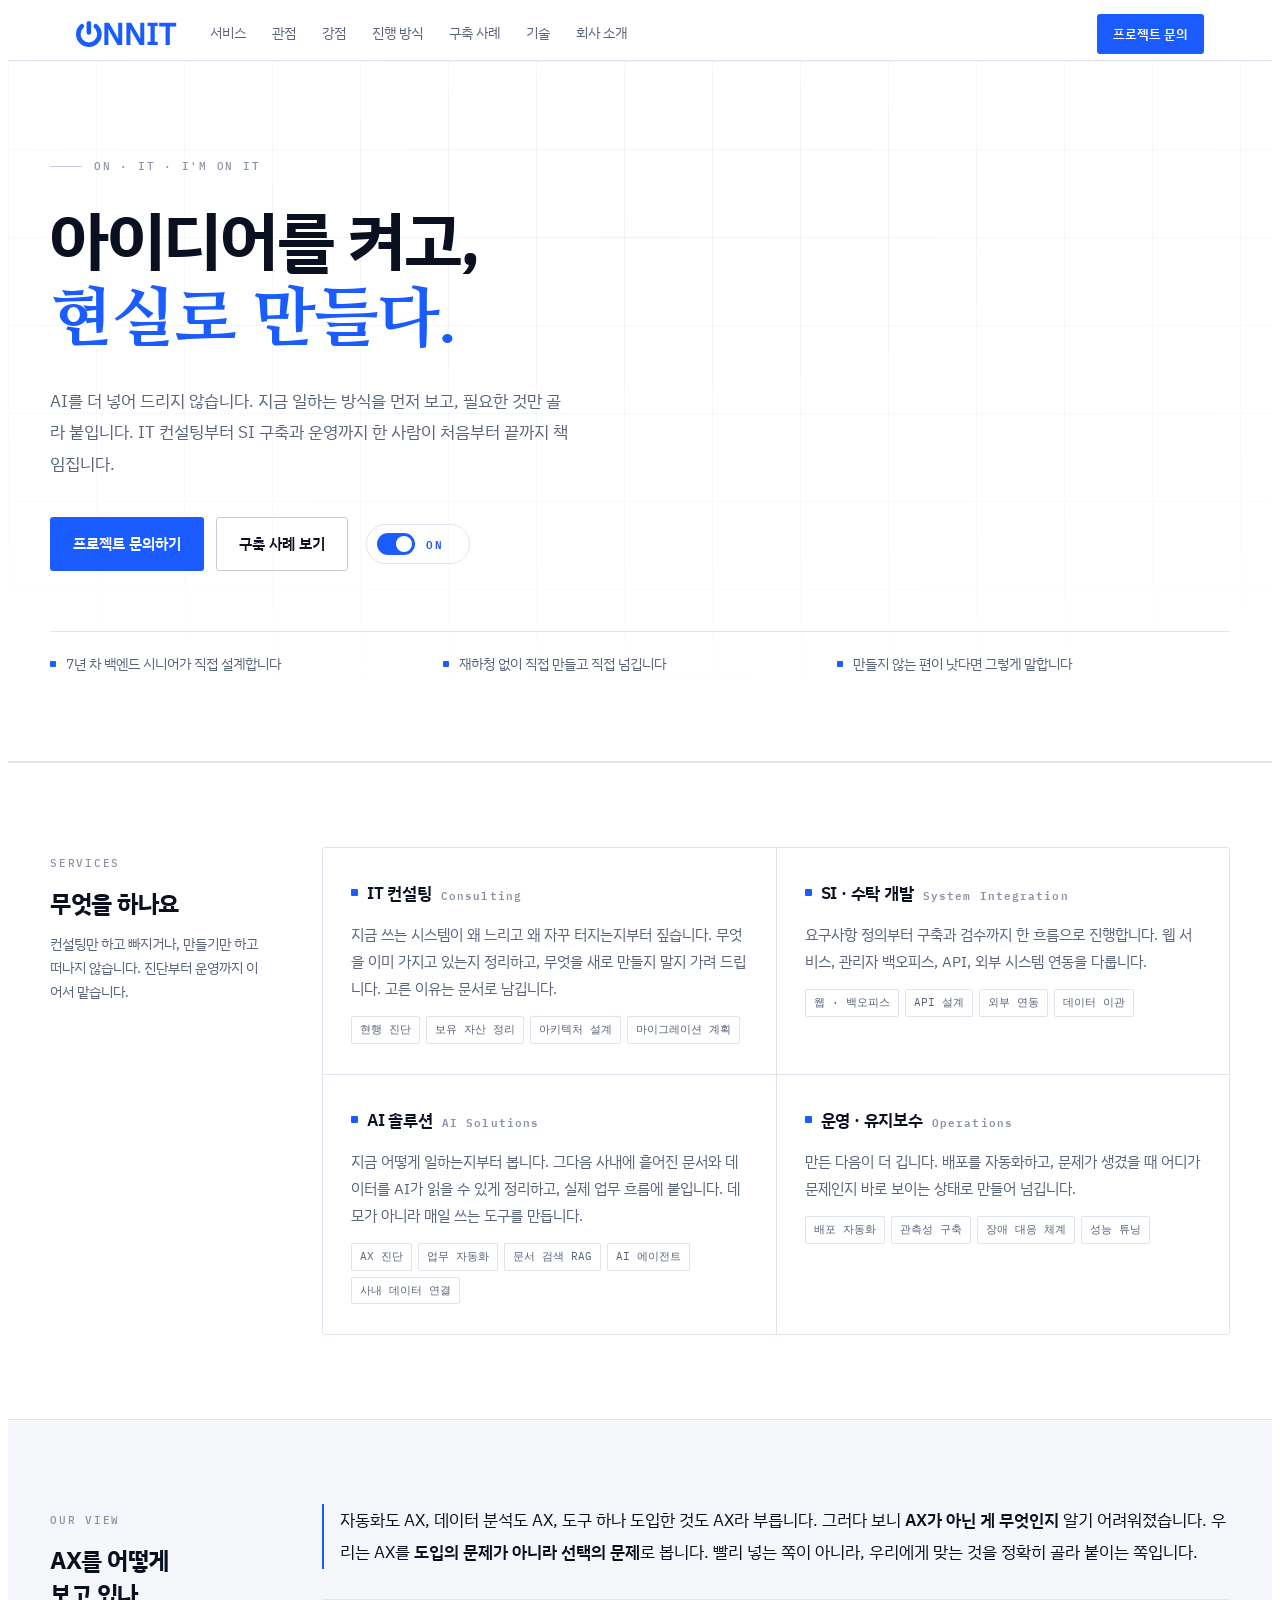
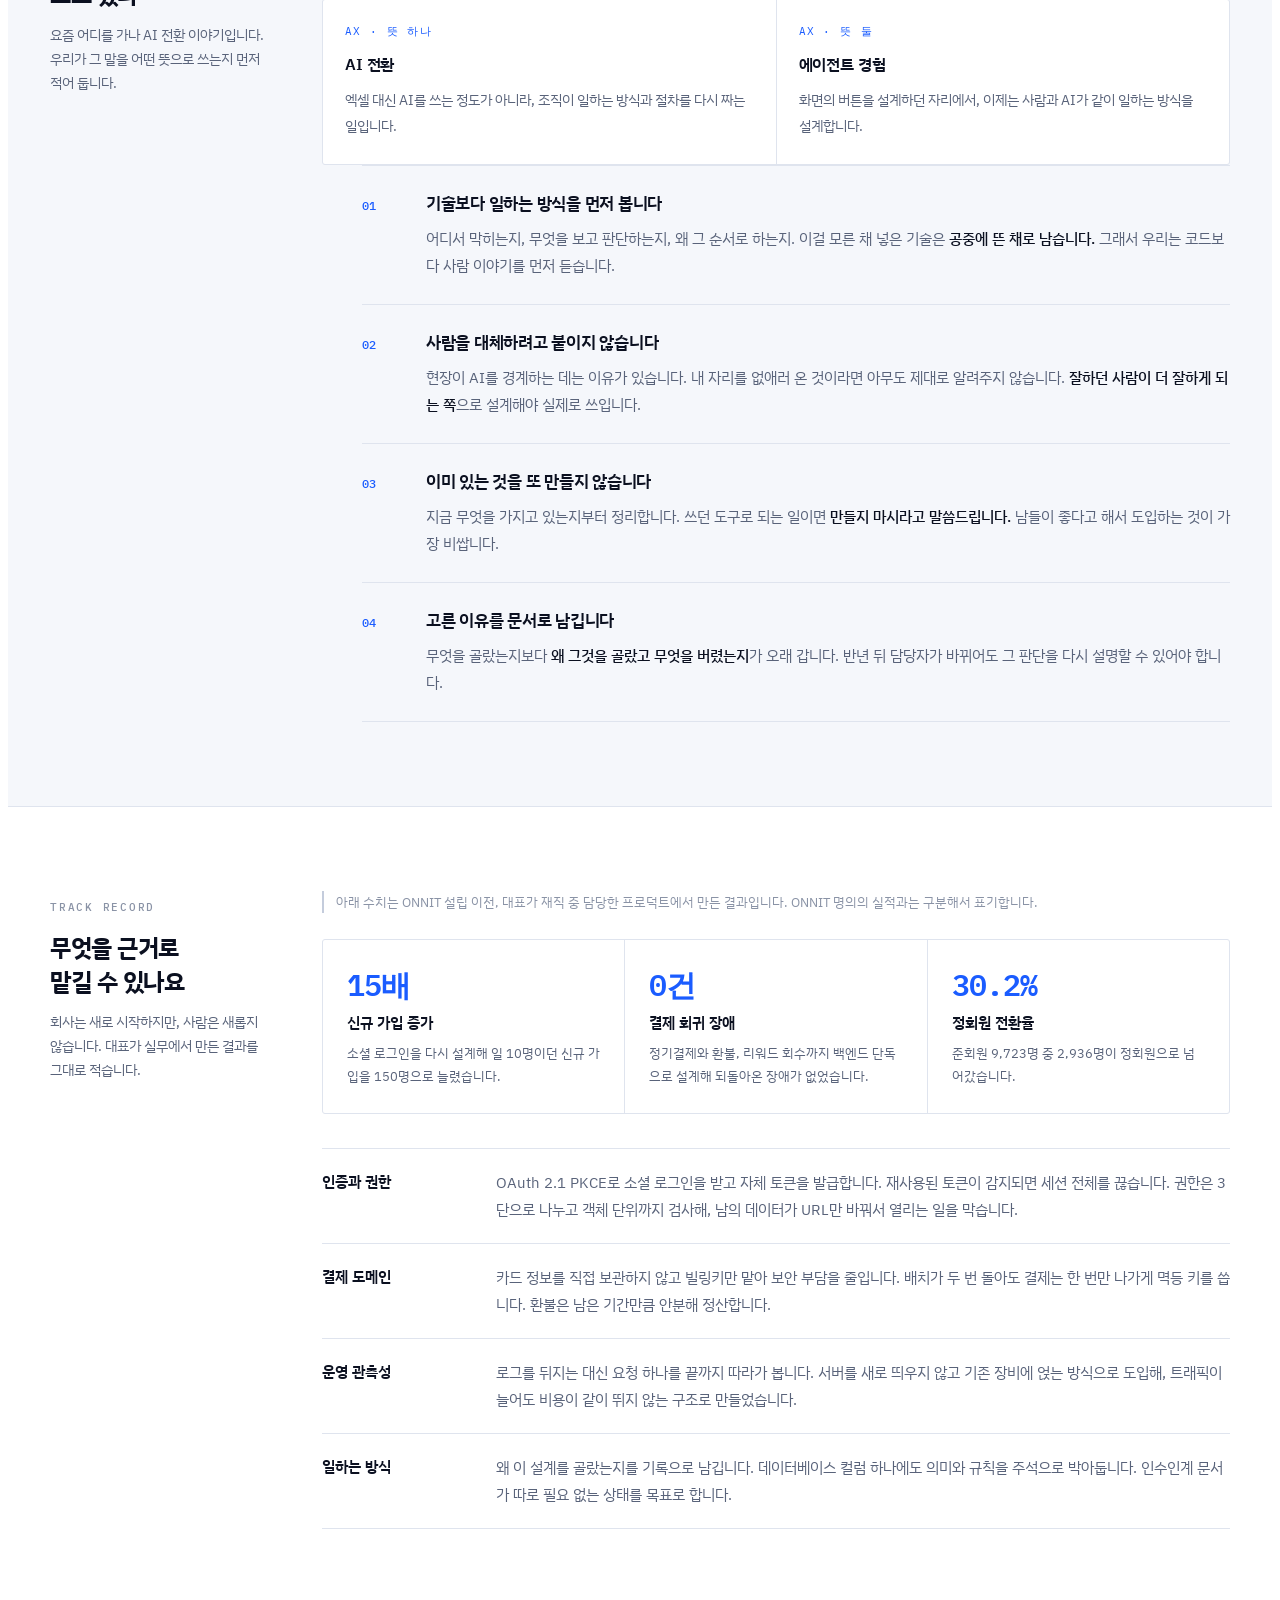
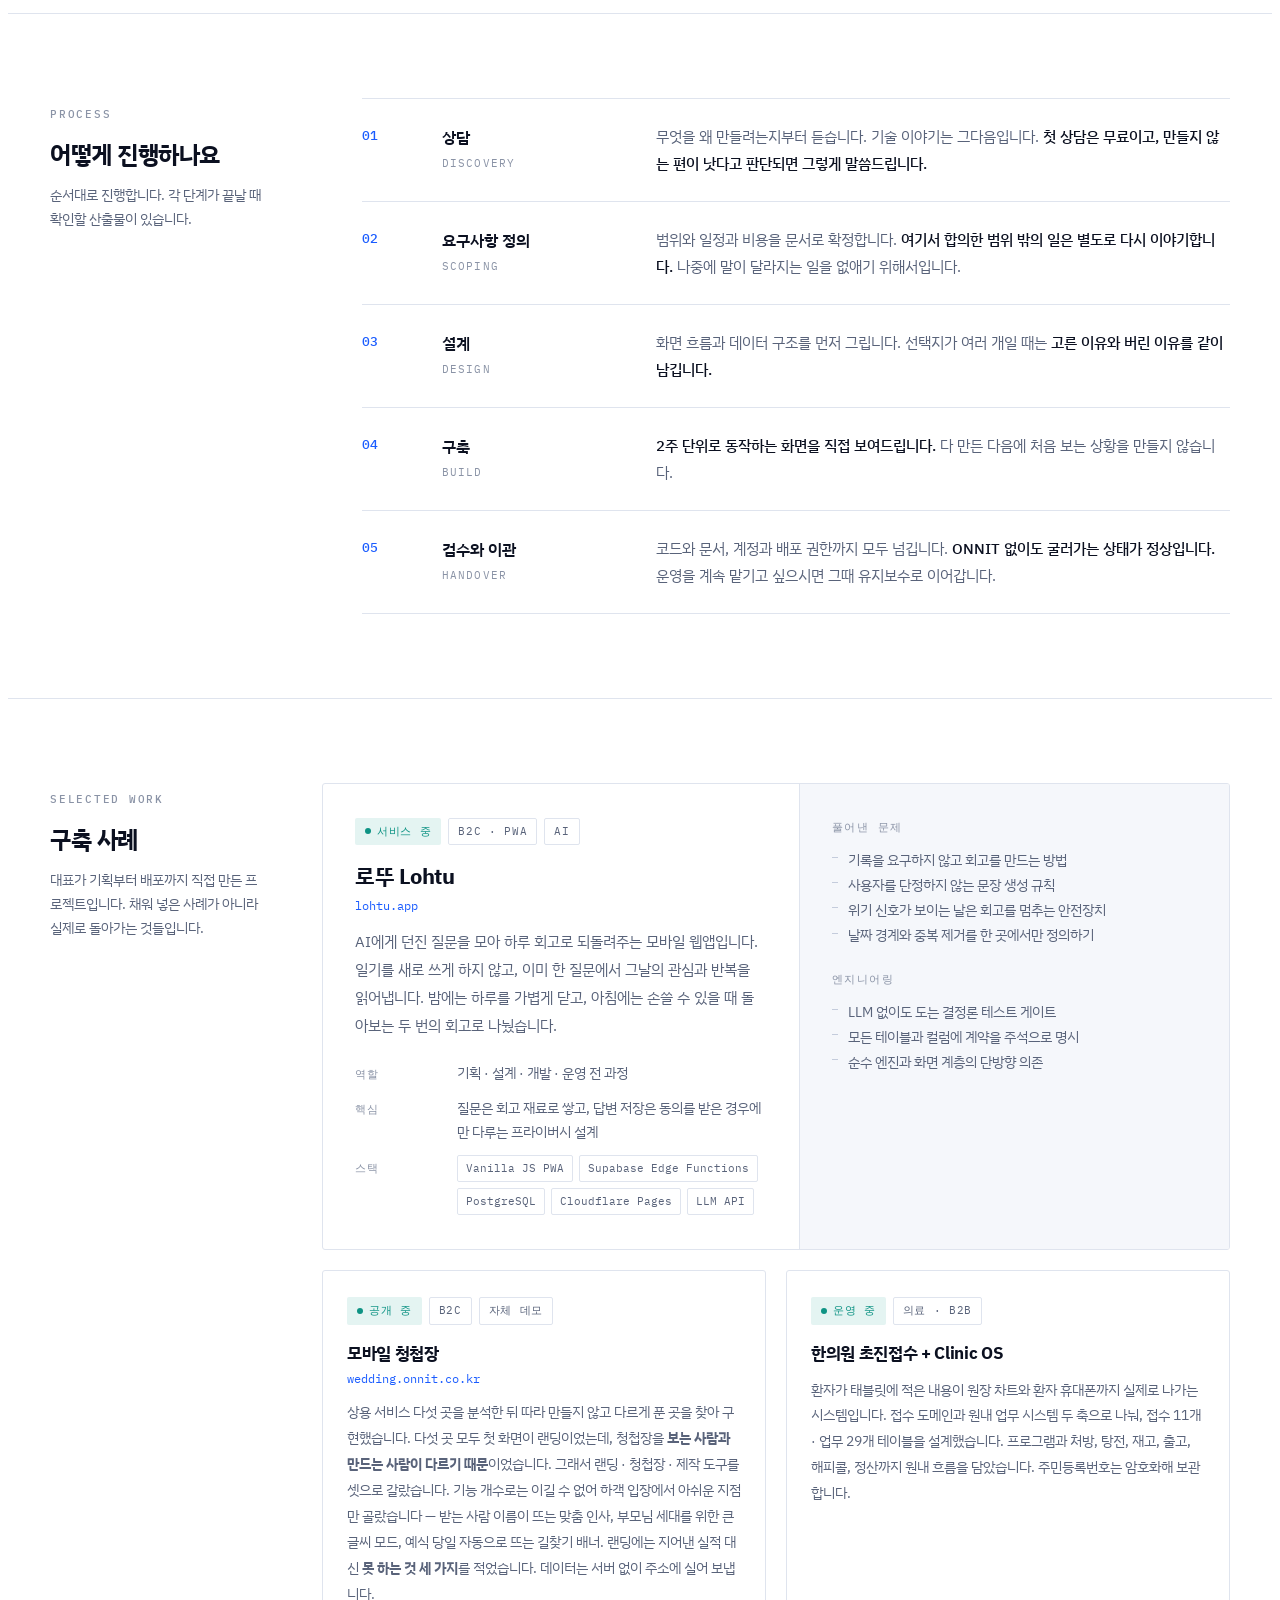
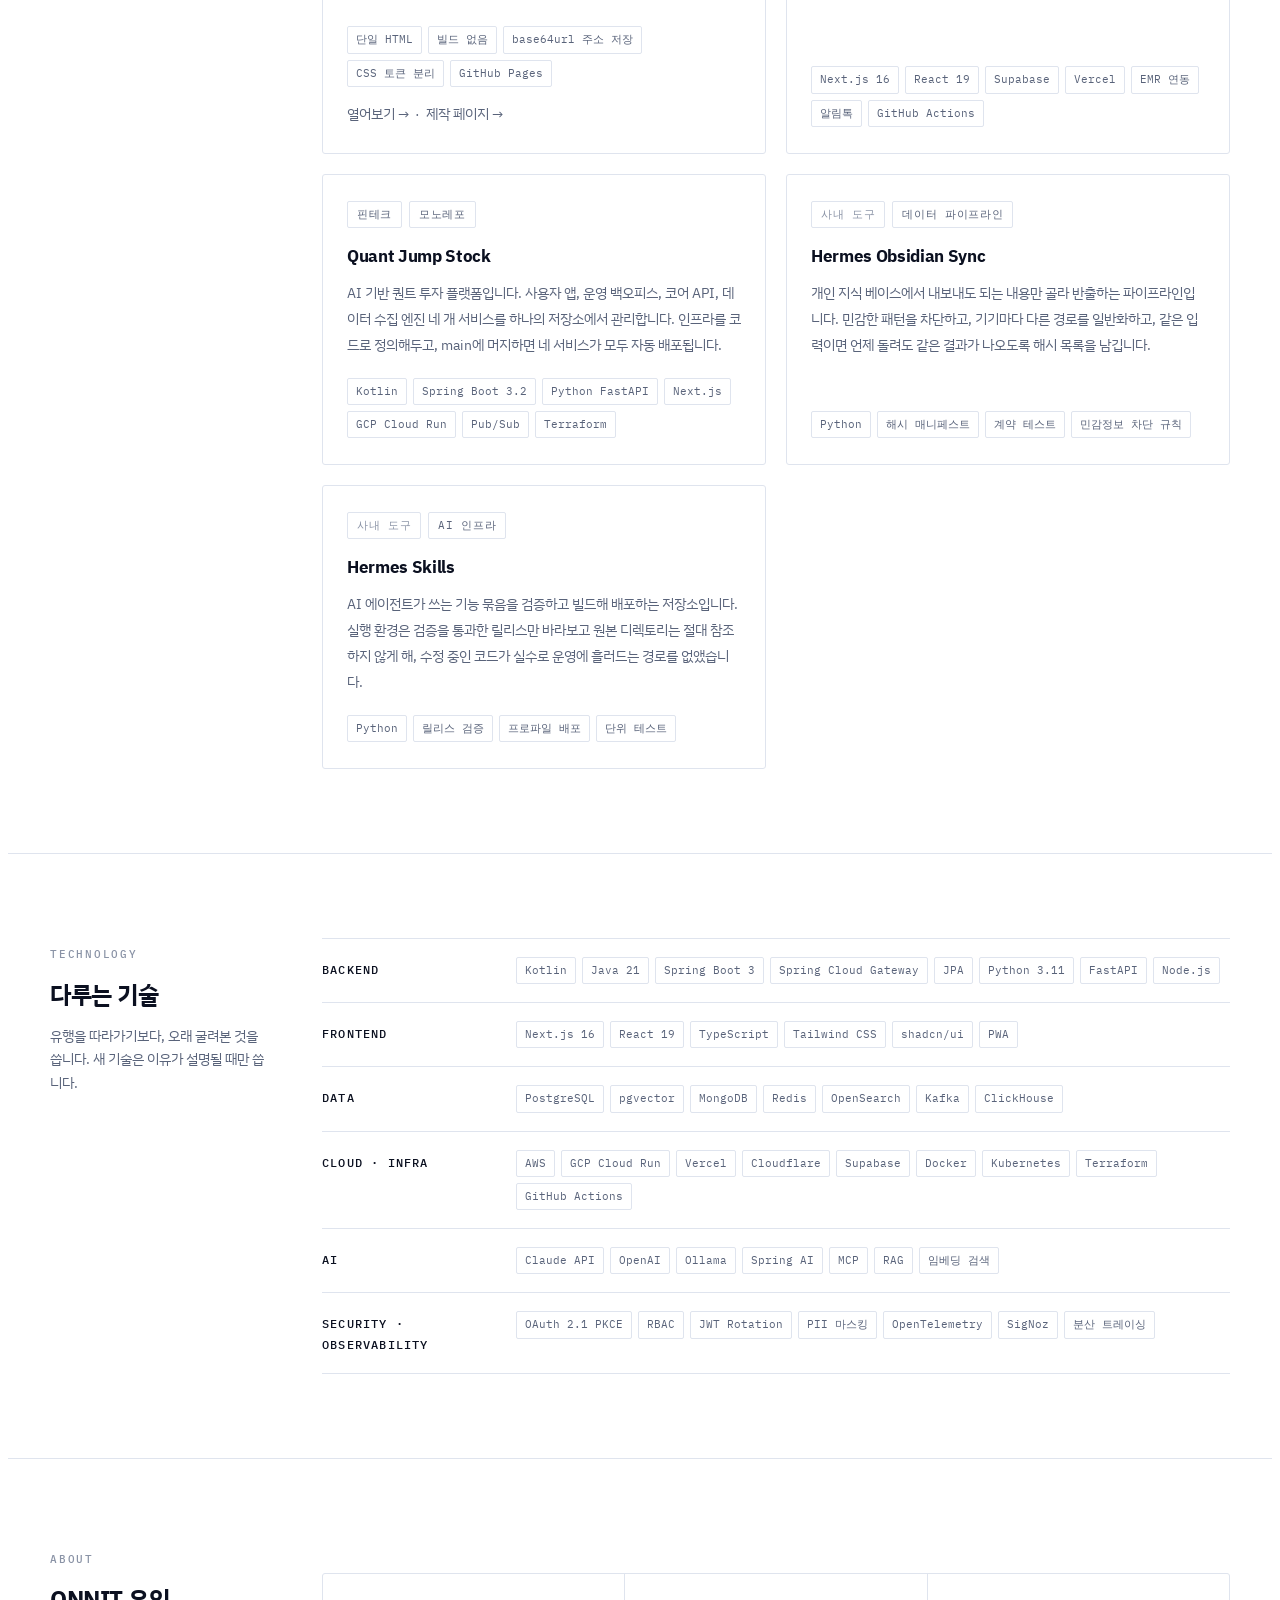
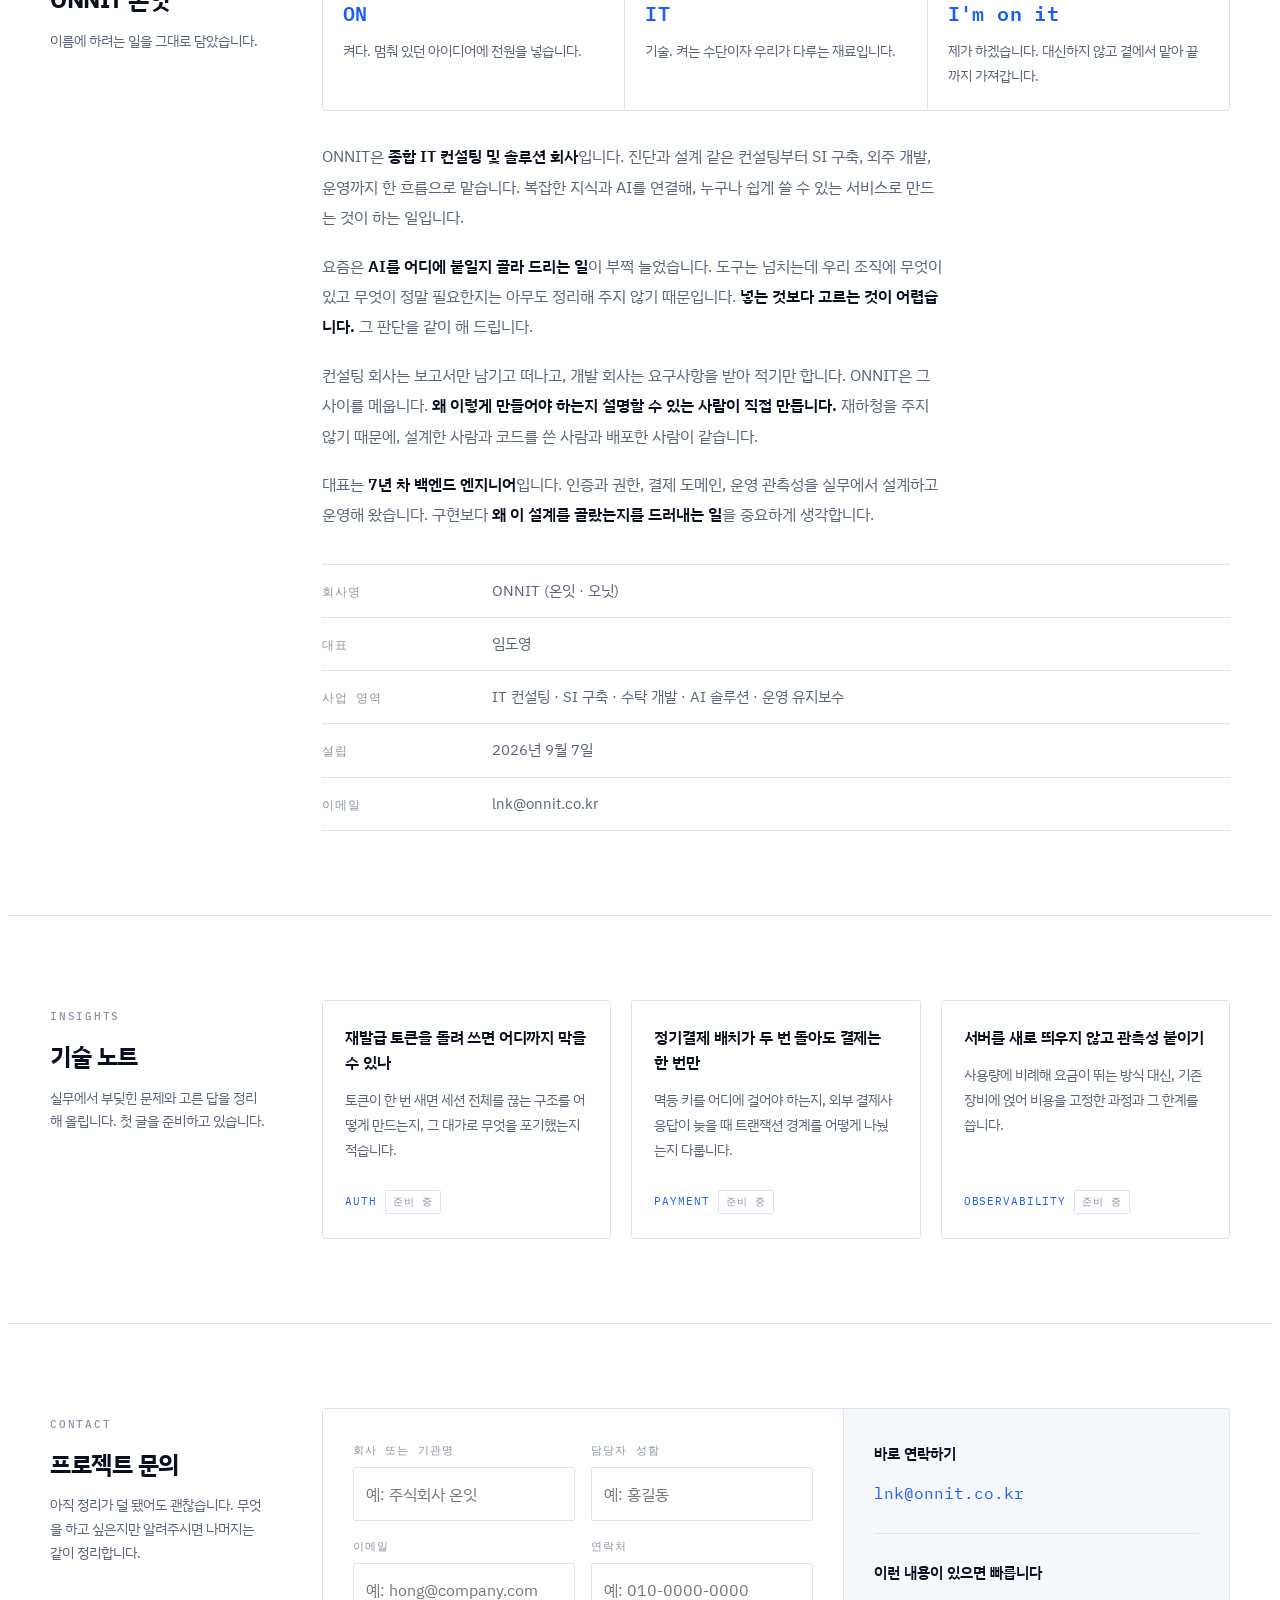
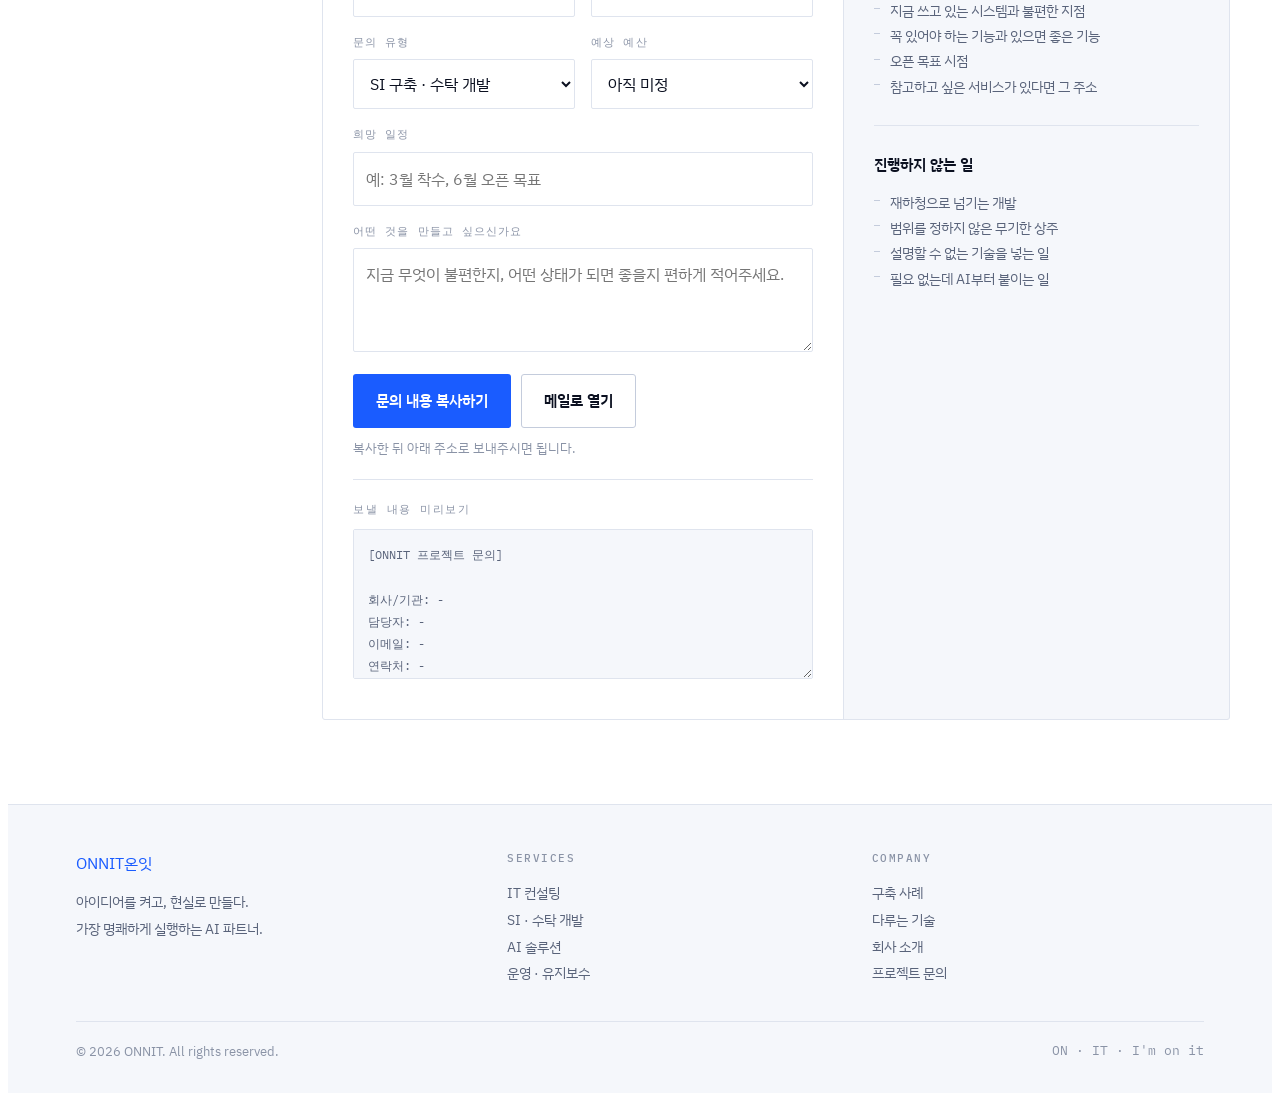
==== commit 51319863: "Merge: 설립일 확정" ====
--- a/docs/index.html
+++ b/docs/index.html
@@ -1120,7 +1120,7 @@
         <div><dt>회사명</dt><dd>ONNIT (온잇 · 오닛)</dd></div>
         <div><dt>대표</dt><dd>임도영</dd></div>
         <div><dt>사업 영역</dt><dd>IT 컨설팅 · SI 구축 · 수탁 개발 · AI 솔루션 · 운영 유지보수</dd></div>
-        <div><dt>설립</dt><dd>2026년</dd></div>
+        <div><dt>설립</dt><dd>2026년 9월 7일</dd></div>
         <div><dt>이메일</dt><dd><a href="mailto:lnk@onnit.co.kr">lnk@onnit.co.kr</a></dd></div>
       </dl>
     </div>
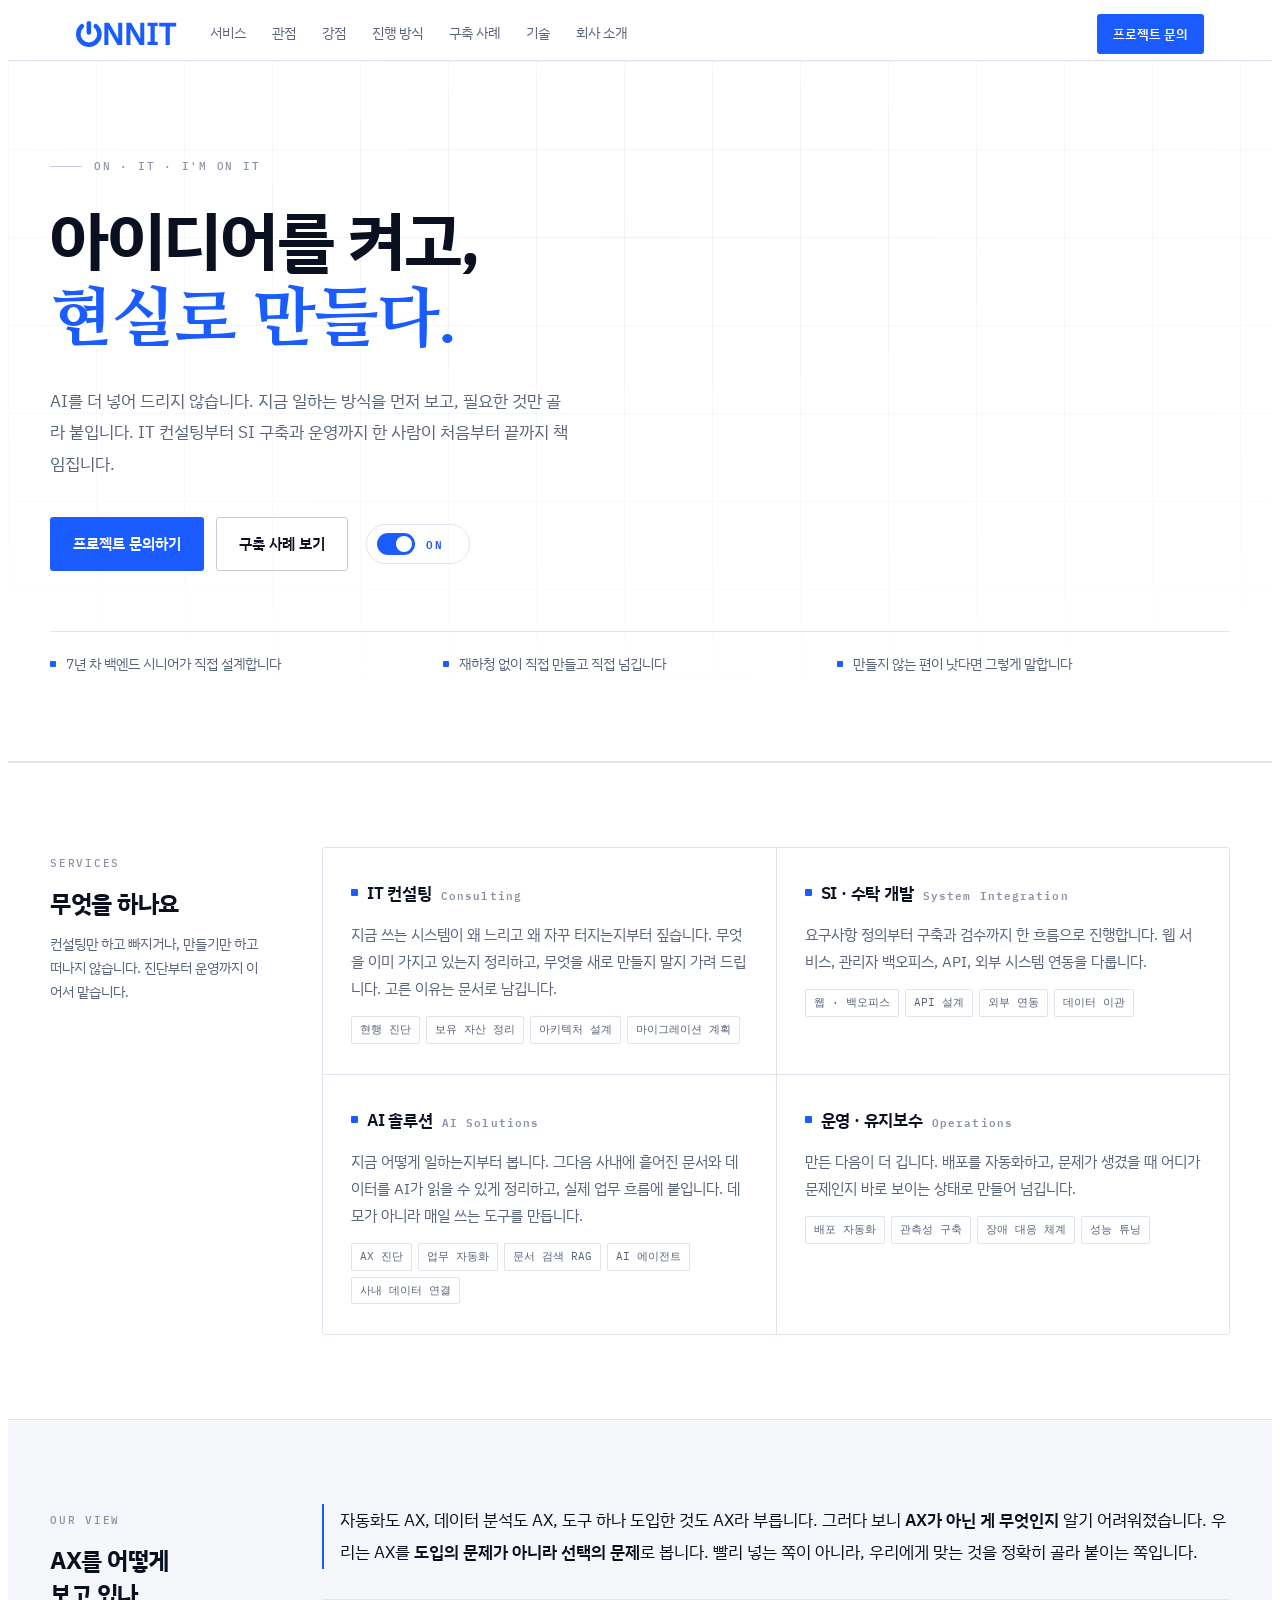
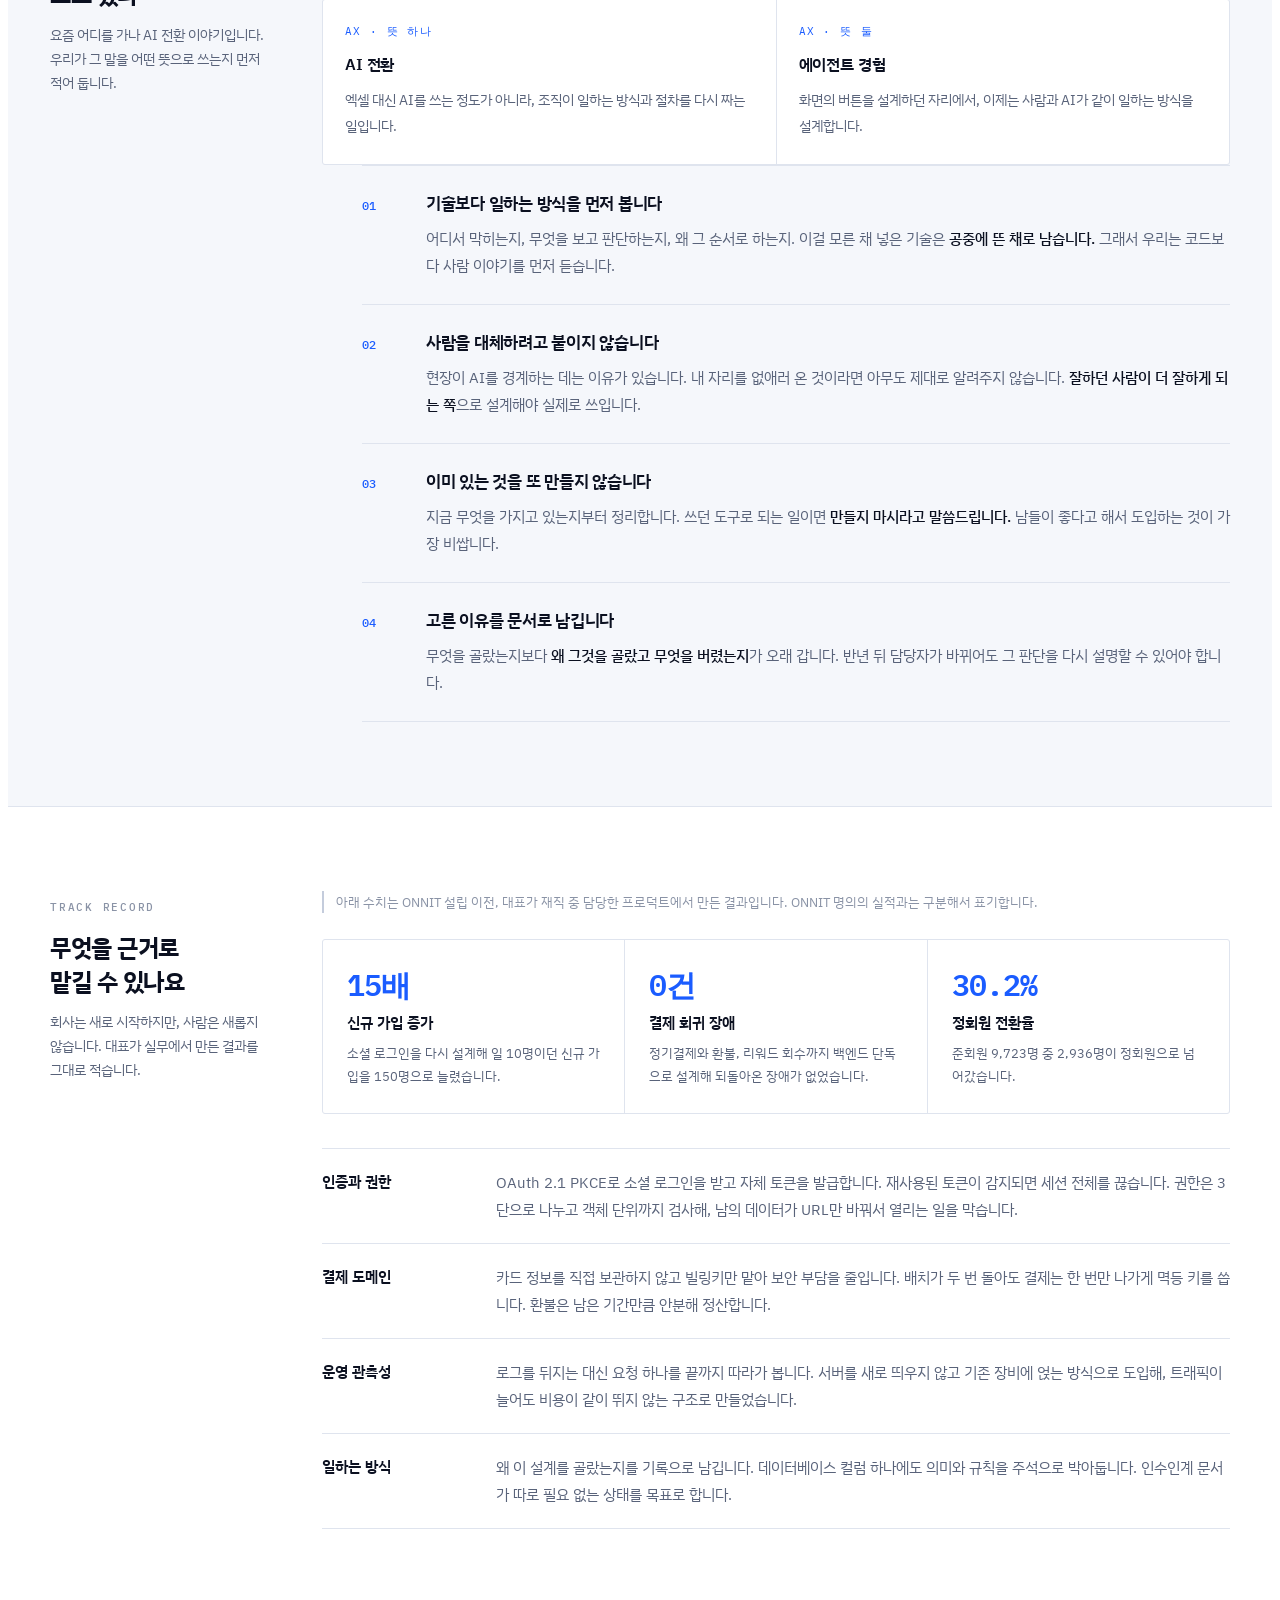
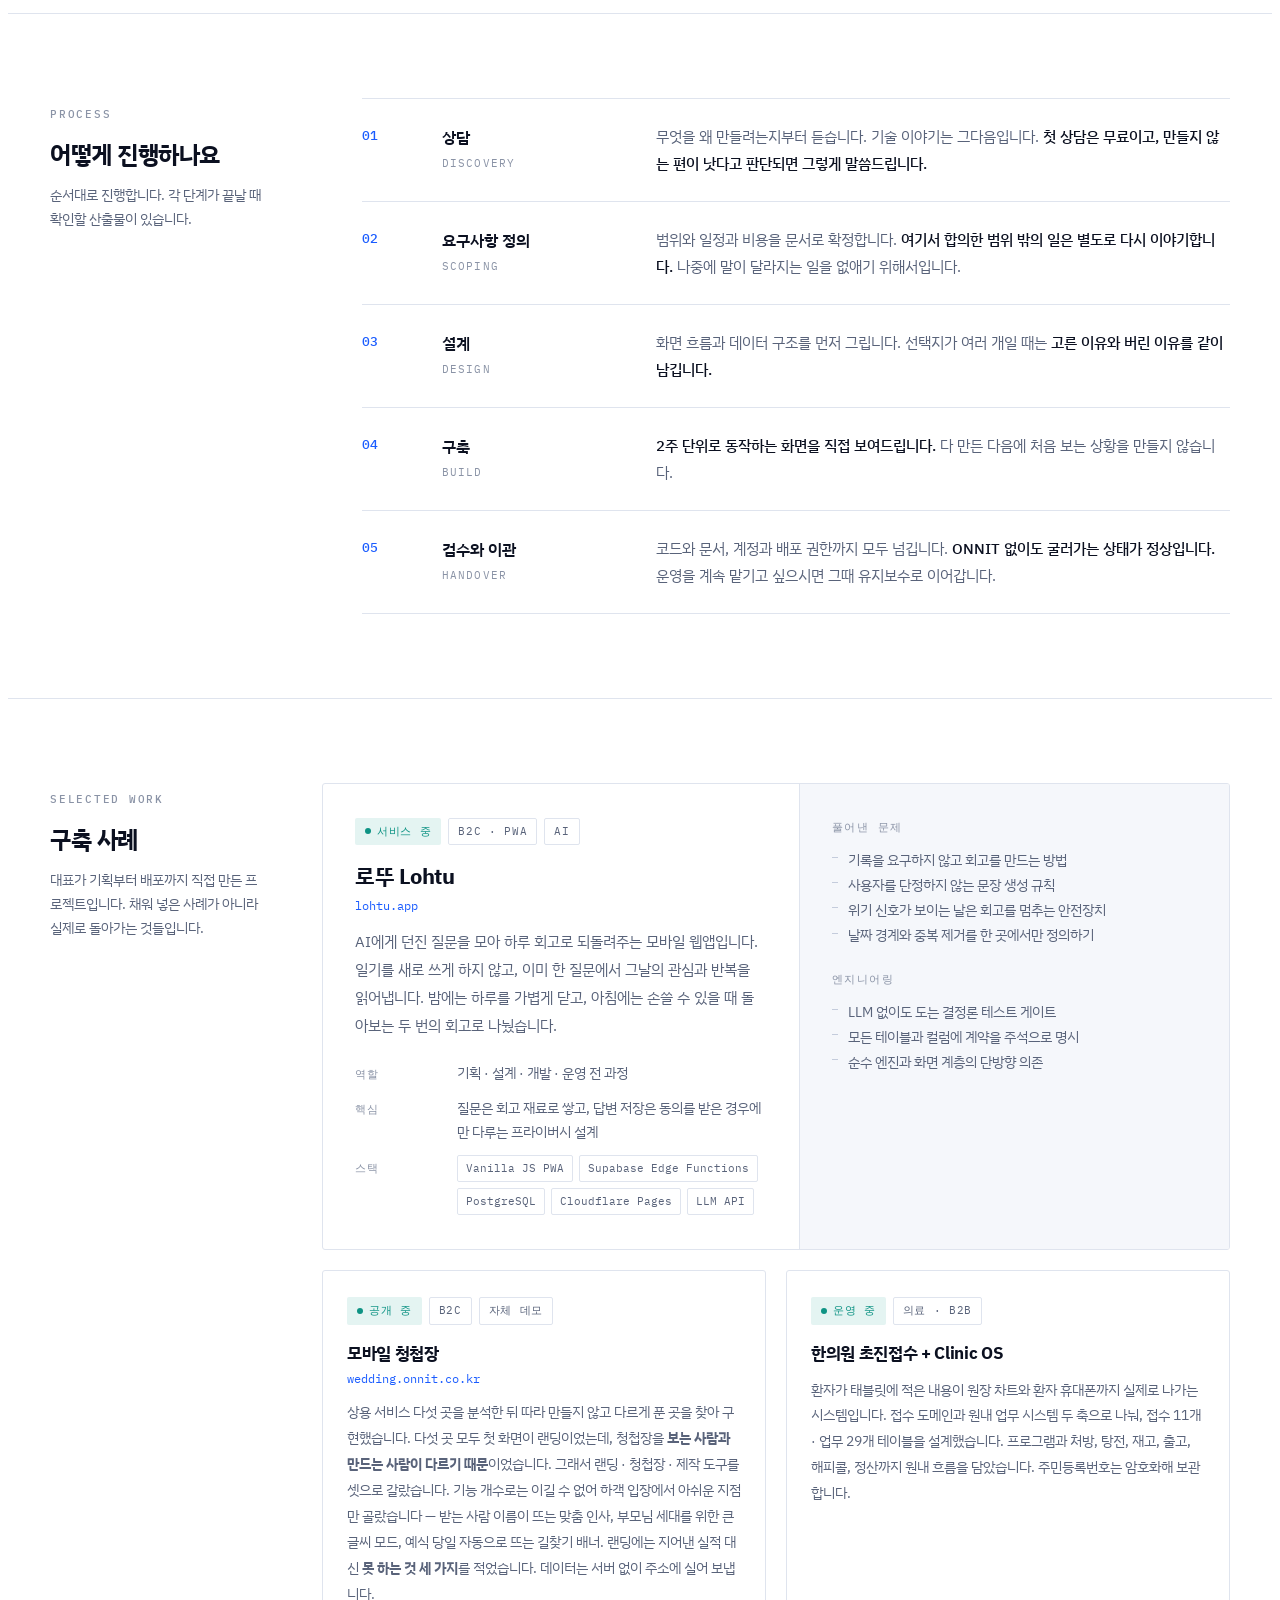
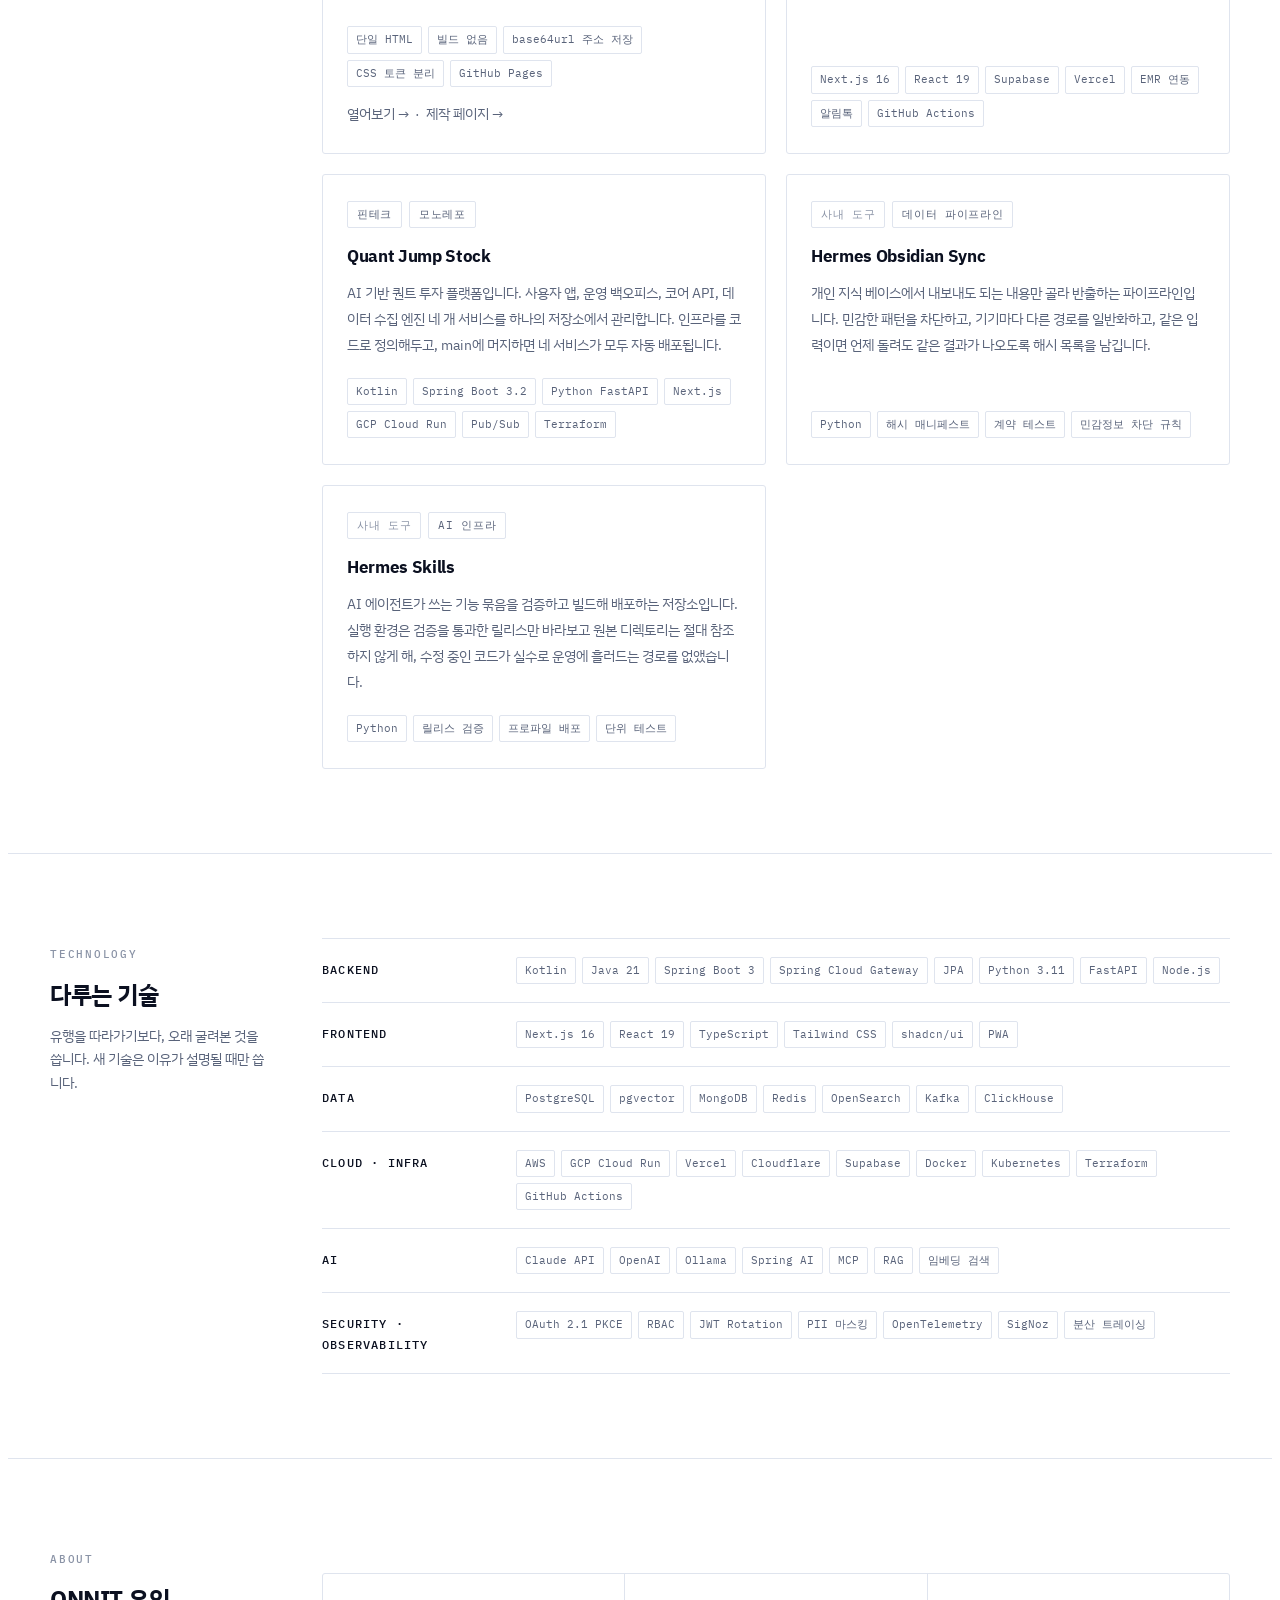
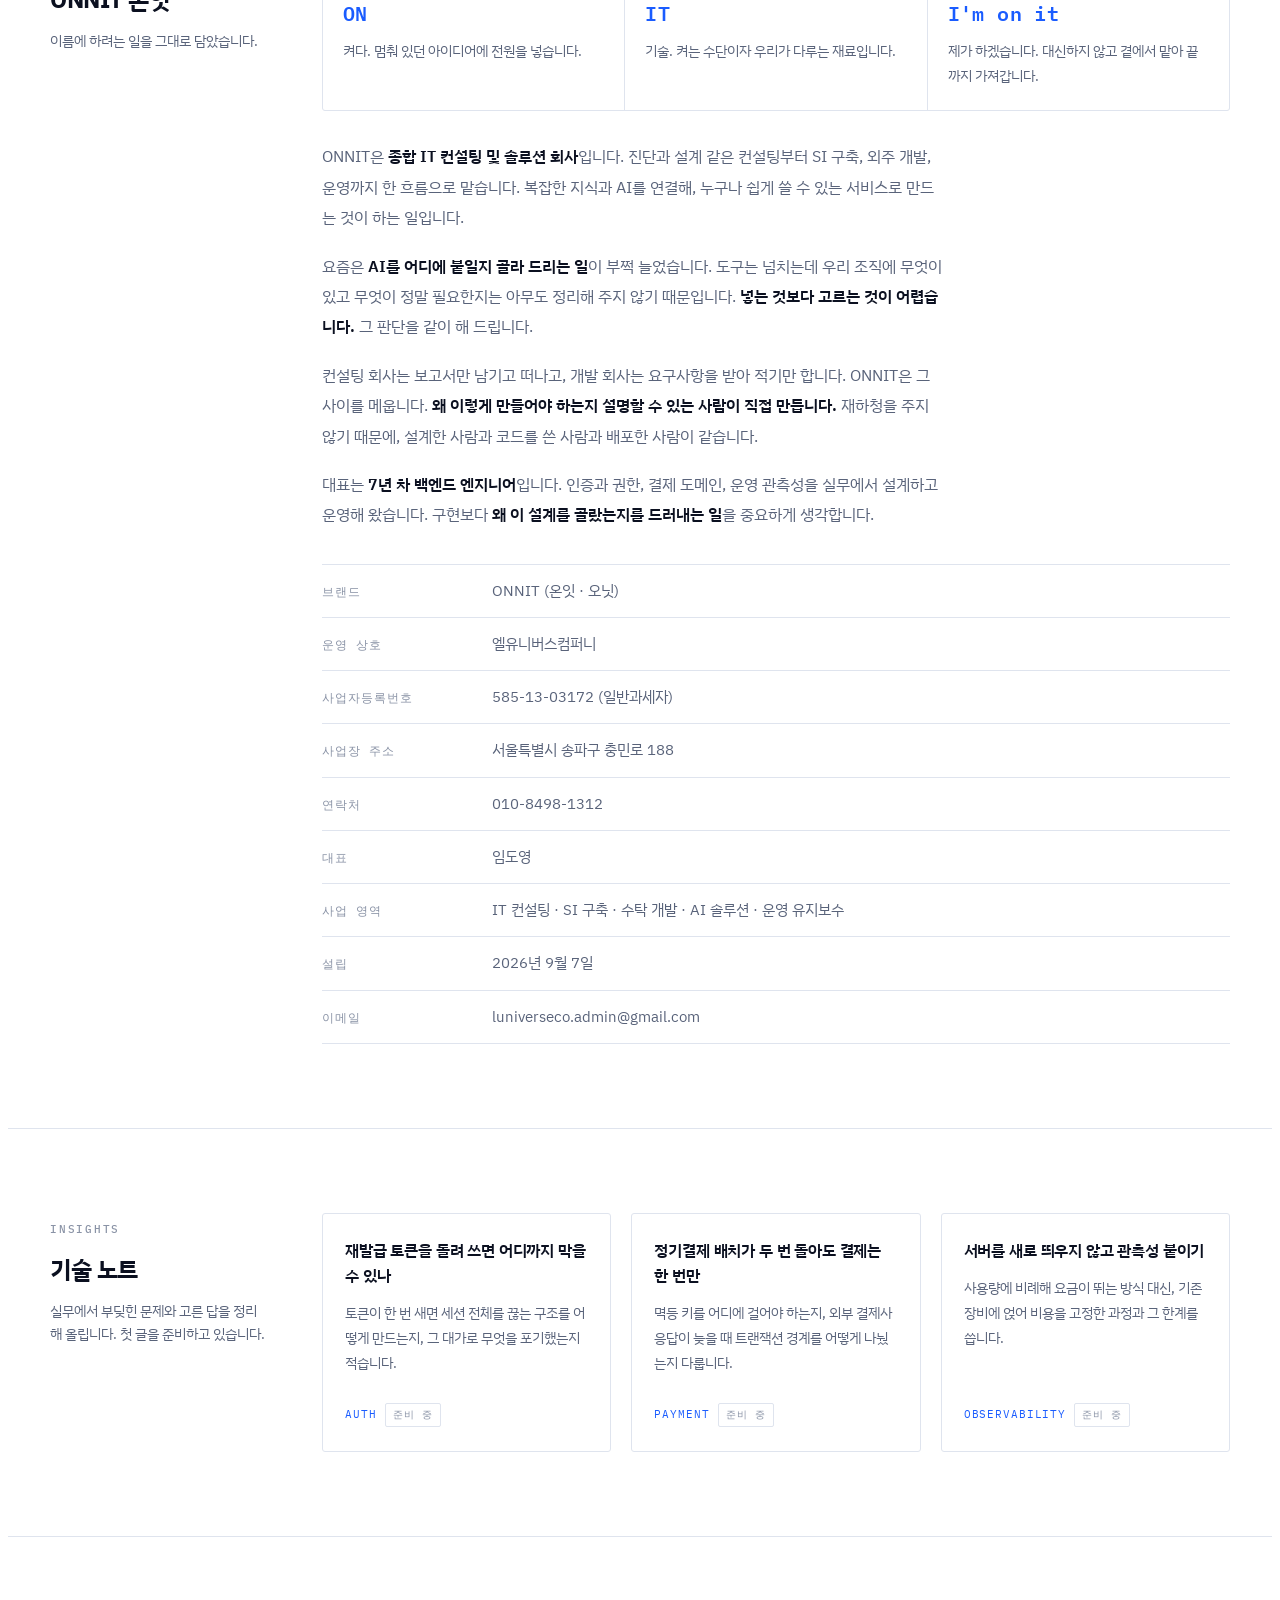
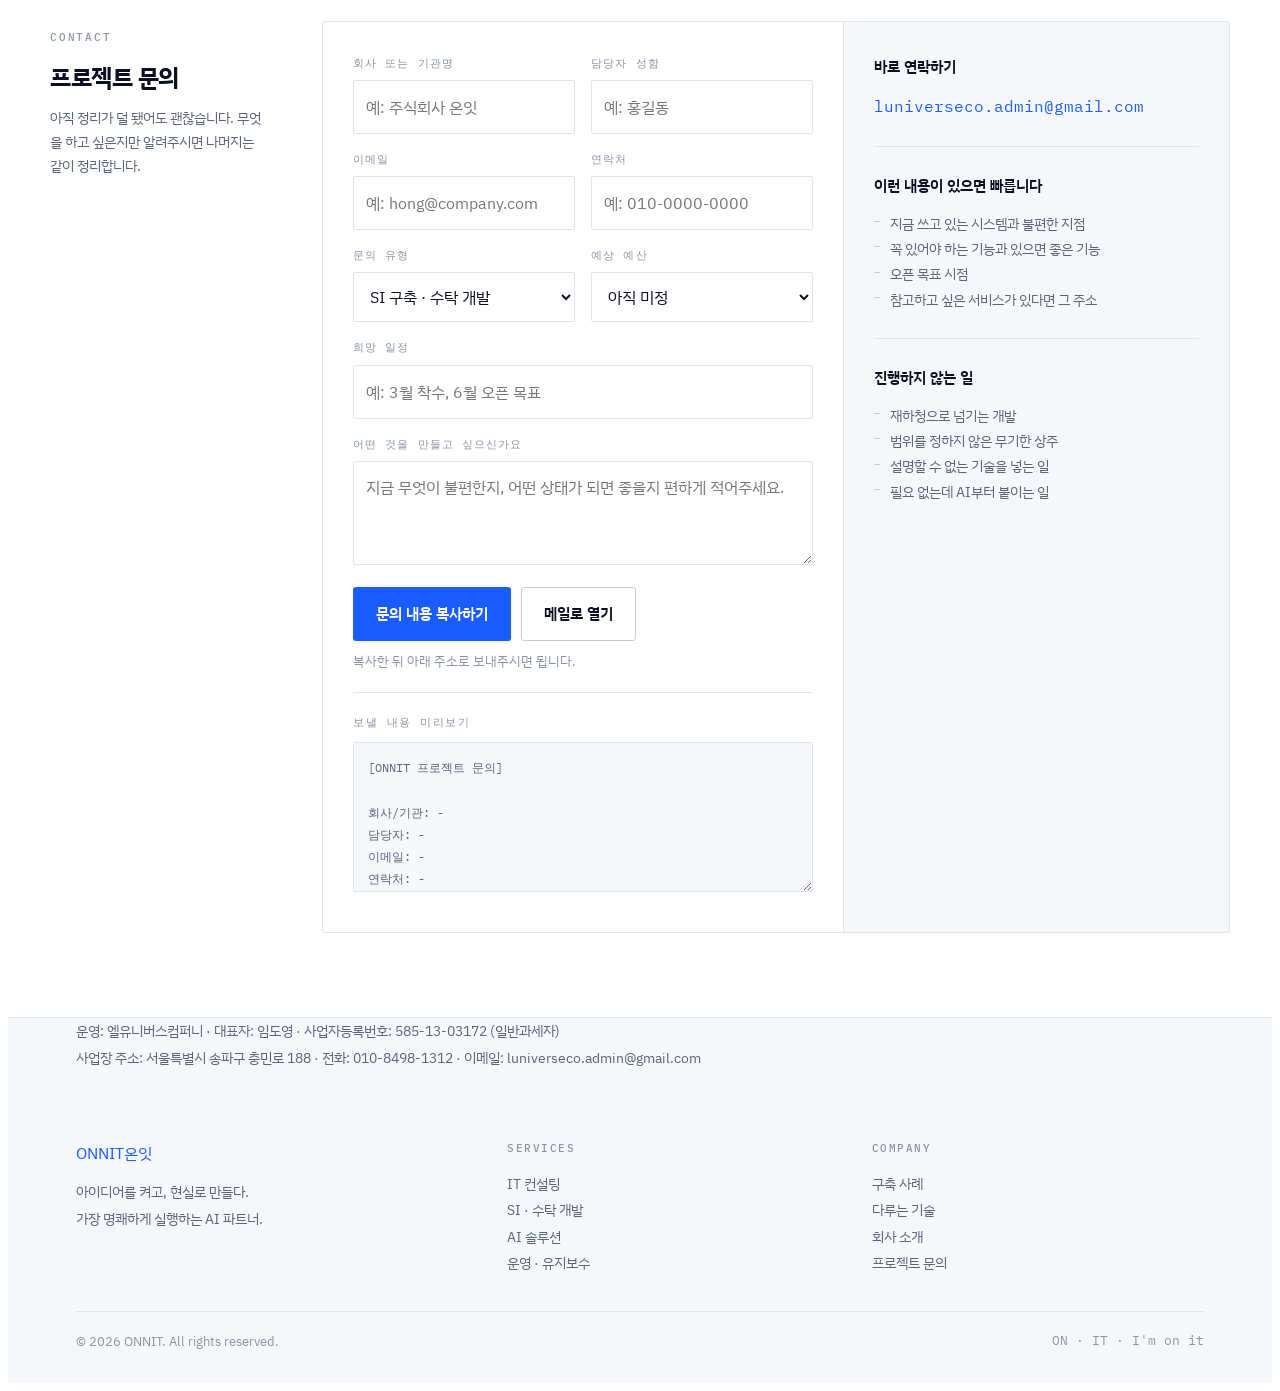
==== commit 1c8d40d2: "fix: 공식 회사 이메일과 공개 사업자 정보를 갱신한다" ====
--- a/docs/index.html
+++ b/docs/index.html
@@ -510,7 +510,8 @@
   padding:13px 0;border-bottom:1px solid var(--line);font-size:.9375rem;
 }
 .info dt{font-family:"IBM Plex Mono",monospace;font-size:.75rem;letter-spacing:.08em;color:var(--ink-faint);padding-top:.25em}
-.info dd{color:var(--ink-muted)}
+.info dd{color:var(--ink-muted);overflow-wrap:anywhere}
+.business-info{font-size:.8rem;line-height:1.9;margin-bottom:24px;overflow-wrap:anywhere}
 @media (max-width:640px){.info div{grid-template-columns:1fr;gap:2px}}
 
 /* ============================================================
@@ -1117,11 +1118,15 @@
       </p>
 
       <dl class="info">
-        <div><dt>회사명</dt><dd>ONNIT (온잇 · 오닛)</dd></div>
+        <div><dt>브랜드</dt><dd>ONNIT (온잇 · 오닛)</dd></div>
+        <div><dt>운영 상호</dt><dd>엘유니버스컴퍼니</dd></div>
+        <div><dt>사업자등록번호</dt><dd>585-13-03172 (일반과세자)</dd></div>
+        <div><dt>사업장 주소</dt><dd>서울특별시 송파구 충민로 188</dd></div>
+        <div><dt>연락처</dt><dd>010-8498-1312</dd></div>
         <div><dt>대표</dt><dd>임도영</dd></div>
         <div><dt>사업 영역</dt><dd>IT 컨설팅 · SI 구축 · 수탁 개발 · AI 솔루션 · 운영 유지보수</dd></div>
         <div><dt>설립</dt><dd>2026년 9월 7일</dd></div>
-        <div><dt>이메일</dt><dd><a href="mailto:lnk@onnit.co.kr">lnk@onnit.co.kr</a></dd></div>
+        <div><dt>이메일</dt><dd><a href="mailto:luniverseco.admin@gmail.com">luniverseco.admin@gmail.com</a></dd></div>
       </dl>
     </div>
   </div>
@@ -1214,7 +1219,7 @@
 
         <div class="form-foot">
           <button class="btn btn-primary" id="copyBtn" type="button">문의 내용 복사하기</button>
-          <a class="btn btn-ghost" id="mailBtn" href="mailto:lnk@onnit.co.kr">메일로 열기</a>
+          <a class="btn btn-ghost" id="mailBtn" href="mailto:luniverseco.admin@gmail.com">메일로 열기</a>
           <p class="form-hint" id="hint">복사한 뒤 아래 주소로 보내주시면 됩니다.</p>
         </div>
 
@@ -1227,7 +1232,7 @@
       <div class="aside">
         <div class="aside-block">
           <h3>바로 연락하기</h3>
-          <p class="big-mail"><a href="mailto:lnk@onnit.co.kr">lnk@onnit.co.kr</a></p>
+          <p class="big-mail"><a href="mailto:luniverseco.admin@gmail.com">luniverseco.admin@gmail.com</a></p>
         </div>
         <div class="aside-block">
           <h3>이런 내용이 있으면 빠릅니다</h3>
@@ -1256,6 +1261,7 @@
 
 <footer class="foot">
   <div class="wrap">
+    <p class="business-info">운영: <a href="https://luniverseco.com/">엘유니버스컴퍼니</a> · 대표자: 임도영 · 사업자등록번호: 585-13-03172 (일반과세자)<br>사업장 주소: 서울특별시 송파구 충민로 188 · 전화: 010-8498-1312 · 이메일: <a href="mailto:luniverseco.admin@gmail.com">luniverseco.admin@gmail.com</a></p>
     <div class="foot-in">
       <div>
         <a class="brand" href="#top" style="margin-bottom:12px">
@@ -1360,7 +1366,7 @@
     preview.value = text;
     if (mailBtn) {
       var subject = 'ONNIT 프로젝트 문의' + (val('f-org') ? ' - ' + val('f-org') : '');
-      mailBtn.href = 'mailto:lnk@onnit.co.kr?subject=' +
+      mailBtn.href = 'mailto:luniverseco.admin@gmail.com?subject=' +
         encodeURIComponent(subject) + '&body=' + encodeURIComponent(text);
     }
   }
@@ -1378,7 +1384,7 @@
       function done(ok){
         if (!hint) return;
         hint.textContent = ok
-          ? '복사했습니다. lnk@onnit.co.kr 로 붙여넣어 보내주세요.'
+          ? '복사했습니다. luniverseco.admin@gmail.com 로 붙여넣어 보내주세요.'
           : '복사가 막혔습니다. 아래 미리보기 내용을 직접 선택해 복사해 주세요.';
       }
       if (navigator.clipboard && navigator.clipboard.writeText) {
